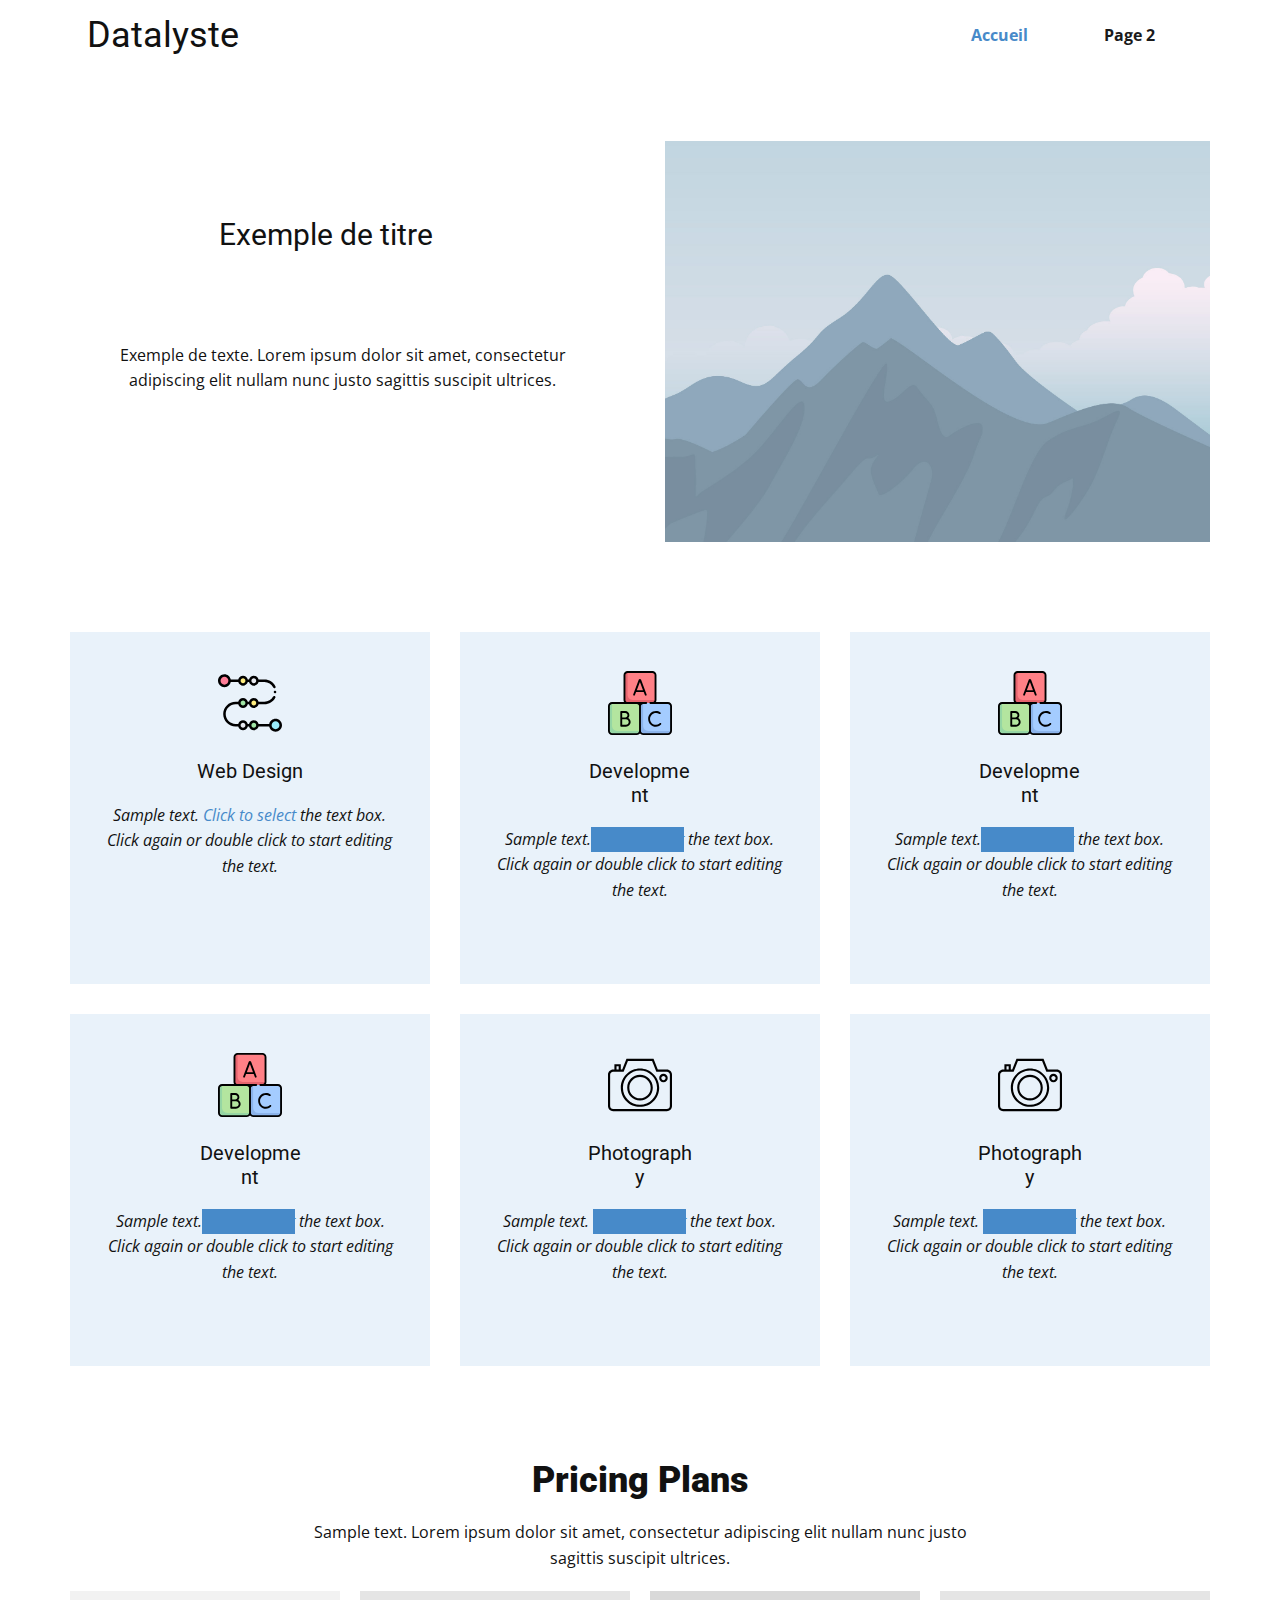
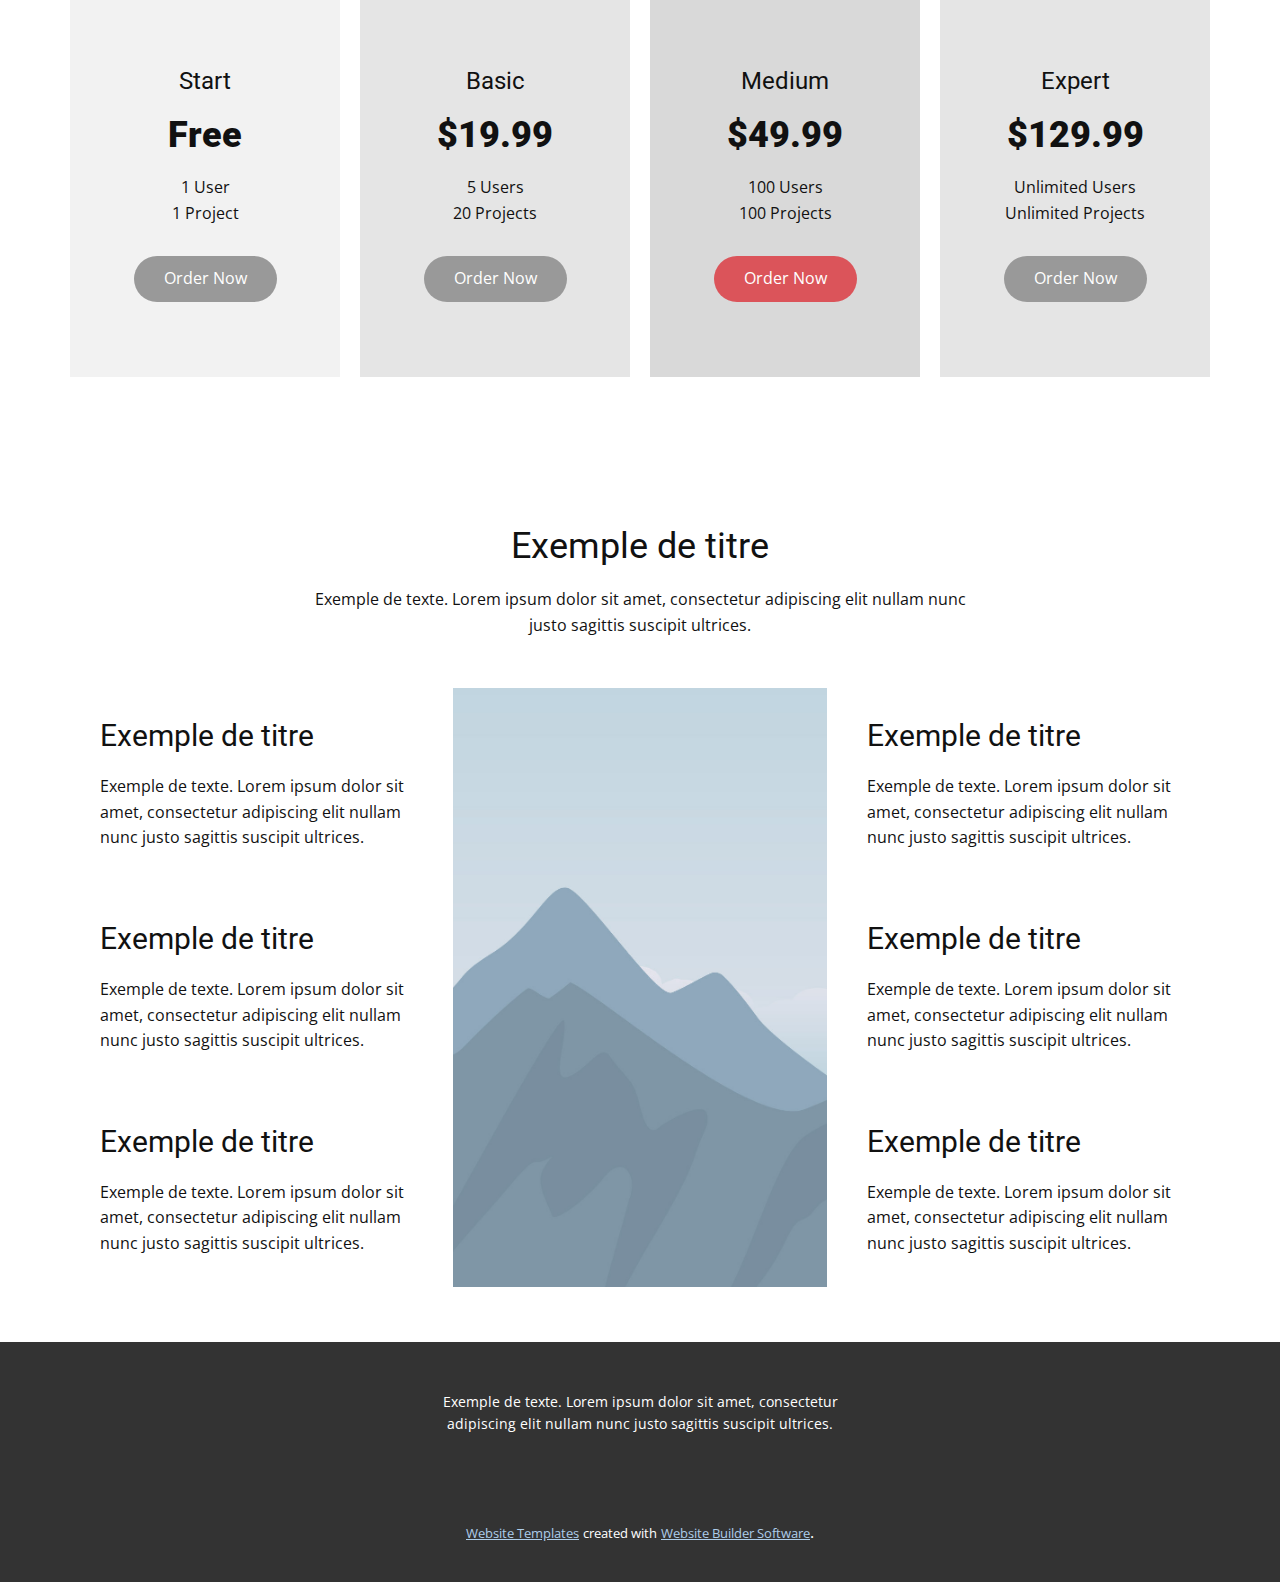
==== index.html @ f8df791f "init" ====
<!DOCTYPE html>
<html style="font-size: 16px;">
  <head>
    <meta name="viewport" content="width=device-width, initial-scale=1.0">
    <meta charset="utf-8">
    <meta name="keywords" content="Pricing Plans, Free, $19.99, $49.99, $129.99">
    <meta name="description" content="">
    <meta name="page_type" content="np-template-header-footer-from-plugin">
    <title>Accueil</title>
    <link rel="stylesheet" href="nicepage.css" media="screen">
<link rel="stylesheet" href="Accueil.css" media="screen">
    <script class="u-script" type="text/javascript" src="jquery.js" defer=""></script>
    <script class="u-script" type="text/javascript" src="nicepage.js" defer=""></script>
    <meta name="generator" content="Nicepage 2.27.3, nicepage.com">
    <link id="u-theme-google-font" rel="stylesheet" href="https://fonts.googleapis.com/css?family=Roboto:100,100i,300,300i,400,400i,500,500i,700,700i,900,900i|Open+Sans:300,300i,400,400i,600,600i,700,700i,800,800i">
    
    
    
    
    
    <script type="application/ld+json">{
		"@context": "http://schema.org",
		"@type": "Organization",
		"name": "",
		"url": "index.html"
}</script>
    <meta property="og:title" content="Accueil">
    <meta property="og:type" content="website">
    <meta name="theme-color" content="#478ac9">
    <link rel="canonical" href="index.html">
    <meta property="og:url" content="index.html">
  </head>
  <body data-home-page="Accueil.html" data-home-page-title="Accueil" class="u-body"><header class="u-clearfix u-header u-header" id="sec-8003"><div class="u-clearfix u-sheet u-sheet-1">
        <nav class="u-menu u-menu-dropdown u-offcanvas u-menu-1">
          <div class="menu-collapse" style="font-size: 1rem; letter-spacing: 0; font-weight: 700;">
            <a class="u-border-active-palette-1-base u-border-hover-palette-1-base u-border-no-left u-border-no-right u-border-no-top u-button-style u-custom-left-right-menu-spacing u-custom-padding-bottom u-custom-top-bottom-menu-spacing u-nav-link u-text-active-palette-1-base u-text-grey-90 u-text-hover-palette-2-base" href="#">
              <svg><use xmlns:xlink="http://www.w3.org/1999/xlink" xlink:href="#menu-hamburger"></use></svg>
              <svg version="1.1" xmlns="http://www.w3.org/2000/svg" xmlns:xlink="http://www.w3.org/1999/xlink"><defs><symbol id="menu-hamburger" viewBox="0 0 16 16" style="width: 16px; height: 16px;"><rect y="1" width="16" height="2"></rect><rect y="7" width="16" height="2"></rect><rect y="13" width="16" height="2"></rect>
</symbol>
</defs></svg>
            </a>
          </div>
          <div class="u-custom-menu u-nav-container">
            <ul class="u-nav u-spacing-20 u-unstyled u-nav-1"><li class="u-nav-item"><a class="u-border-active-palette-1-base u-border-hover-palette-1-base u-border-no-left u-border-no-right u-border-no-top u-button-style u-nav-link u-text-active-palette-1-base u-text-grey-90 u-text-hover-palette-2-base" href="Accueil.html" style="padding: 10px 28px;">Accueil</a>
</li><li class="u-nav-item"><a class="u-border-active-palette-1-base u-border-hover-palette-1-base u-border-no-left u-border-no-right u-border-no-top u-button-style u-nav-link u-text-active-palette-1-base u-text-grey-90 u-text-hover-palette-2-base" href="Page-2.html" style="padding: 10px 28px;">Page 2</a>
</li></ul>
          </div>
          <div class="u-custom-menu u-nav-container-collapse">
            <div class="u-black u-container-style u-inner-container-layout u-opacity u-opacity-95 u-sidenav">
              <div class="u-menu-close"></div>
              <ul class="u-align-center u-nav u-popupmenu-items u-unstyled u-nav-2"><li class="u-nav-item"><a class="u-button-style u-nav-link" href="Accueil.html" style="padding: 10px 20px;">Accueil</a>
</li><li class="u-nav-item"><a class="u-button-style u-nav-link" href="Page-2.html" style="padding: 10px 20px;">Page 2</a>
</li></ul>
            </div>
            <div class="u-black u-menu-overlay u-opacity u-opacity-70"></div>
          </div>
        </nav>
        <h1 class="u-heading-font u-text u-text-default u-title u-text-1">Datalyste</h1>
      </div></header>
    <section class="u-clearfix u-section-1" id="sec-7a95">
      <div class="u-clearfix u-sheet u-sheet-1">
        <div class="u-clearfix u-expanded-width u-gutter-50 u-layout-wrap u-layout-wrap-1">
          <div class="u-layout">
            <div class="u-layout-row">
              <div class="u-align-left u-container-style u-layout-cell u-left-cell u-size-30 u-layout-cell-1">
                <div class="u-container-layout u-container-layout-1">
                  <h1 class="u-align-center u-heading-font u-text u-text-default u-title u-text-1">Exemple de titre</h1>
                  <p class="u-align-center u-text u-text-default u-text-2"> Exemple de texte. Lorem ipsum dolor sit amet, consectetur adipiscing elit nullam nunc justo sagittis suscipit ultrices.</p>
                </div>
              </div>
              <div class="u-align-left u-container-style u-image u-layout-cell u-right-cell u-size-30 u-image-1" src="" data-image-width="2000" data-image-height="1333">
                <div class="u-container-layout u-container-layout-2"></div>
              </div>
            </div>
          </div>
        </div>
      </div>
    </section>
    <section class="u-align-center u-clearfix u-section-2" id="sec-f5cf">
      <div class="u-clearfix u-sheet u-sheet-1">
        <div class="u-expanded-width u-list u-repeater u-list-1">
          <div class="u-align-center u-container-style u-list-item u-palette-1-light-3 u-repeater-item u-video-cover u-list-item-1">
            <div class="u-container-layout u-similar-container u-container-layout-1"><span class="u-icon u-icon-circle u-text-black u-icon-1"><svg class="u-svg-link" preserveAspectRatio="xMidYMin slice" viewBox="0 0 505.624 505.624" style=""><use xmlns:xlink="http://www.w3.org/1999/xlink" xlink:href="#svg-4e55"></use></svg><svg xmlns="http://www.w3.org/2000/svg" xmlns:xlink="http://www.w3.org/1999/xlink" version="1.1" xml:space="preserve" class="u-svg-content" viewBox="0 0 505.624 505.624" id="svg-4e55"><g><g><circle cx="50.988" cy="77.094" fill="#ff7d97" r="40.988"></circle><circle cx="454.636" cy="428.53" fill="#99ebfa" r="40.988"></circle><circle cx="197.577" cy="77.094" fill="#ffee80" r="28.983"></circle><circle cx="282.871" cy="77.094" fill="#e7e9ef" r="28.983"></circle><circle cx="197.577" cy="252.816" fill="#a0e5a5" r="28.983"></circle><circle cx="282.871" cy="252.816" fill="#ffee80" r="28.983"></circle><circle cx="197.577" cy="428.382" fill="#e7e9ef" r="28.983"></circle><circle cx="282.871" cy="428.382" fill="#a0e5a5" r="28.983"></circle>
</g><g><path d="m87.042 113.149c7.19-7.191 11.966-16.152 13.925-25.899h58.992c4.507 16.807 20.22 28.828 37.618 28.828 17.395 0 33.111-12.018 37.618-28.828h10.059c4.507 16.807 20.22 28.828 37.618 28.828 17.395 0 33.111-12.018 37.618-28.828h46.365c29.783 0 56.507 16.591 69.742 43.298 5.642 11.385 23.613 2.608 17.92-8.881-16.634-33.565-50.224-54.417-87.662-54.417h-46.281c-4.391-16.932-20.202-29.138-37.701-29.138-17.511 0-33.302 12.178-37.701 29.138h-9.892c-4.391-16.932-20.202-29.138-37.701-29.138-17.511 0-33.302 12.178-37.701 29.138h-58.848c-4.599-23.635-25.995-41.144-50.039-41.144-27.767 0-50.991 23.219-50.991 50.988 0 27.765 23.219 50.988 50.988 50.988 13.619 0 26.423-5.303 36.054-14.933zm182.406-49.478c3.7-3.701 8.562-5.551 13.423-5.551s9.723 1.85 13.423 5.551c7.401 7.402 7.401 19.445 0 26.847-3.585 3.585-8.353 5.56-13.423 5.56s-9.838-1.975-13.423-5.561c-7.401-7.402-7.401-19.444 0-26.846zm-85.294 0c3.7-3.701 8.562-5.551 13.423-5.551s9.723 1.85 13.423 5.551c7.401 7.402 7.401 19.445 0 26.847-3.585 3.585-8.353 5.56-13.423 5.56s-9.838-1.975-13.423-5.561c-7.401-7.402-7.401-19.444 0-26.846zm-164.154 13.423c0-8.277 3.223-16.059 9.076-21.912s13.635-9.077 21.912-9.077c8.276 0 16.059 3.224 21.911 9.077 5.854 5.853 9.076 13.634 9.076 21.912s-3.223 16.06-9.076 21.912c-5.853 5.853-13.635 9.076-21.911 9.076-8.277 0-16.06-3.223-21.912-9.076-5.853-5.852-9.076-13.634-9.076-21.912z"></path><path d="m490.69 392.476c-9.631-9.63-22.435-14.934-36.054-14.934-23.93 0-45.262 17.346-49.981 40.84h-84.125c-4.454-16.89-20.177-28.983-37.659-28.983-17.453 0-33.206 12.098-37.659 28.983h-9.977c-4.454-16.89-20.177-28.983-37.659-28.983-17.453 0-33.206 12.098-37.659 28.983h-21.148c-42.89 0-77.782-34.894-77.782-77.784s34.893-77.782 77.782-77.782h21.148c4.452 16.883 20.203 28.983 37.659 28.983 17.453 0 33.207-12.099 37.659-28.984h9.976c4.452 16.883 20.202 28.984 37.659 28.984 17.453 0 33.205-12.099 37.659-28.983h46.324c36.077 0 69.104-19.76 86.191-51.568 6.076-11.312-11.535-20.793-17.619-9.465-13.596 25.31-39.871 41.033-68.572 41.033h-46.323c-4.452-16.883-20.203-28.983-37.659-28.983-17.453 0-33.206 12.098-37.659 28.983h-9.977c-4.452-16.883-20.203-28.983-37.659-28.983-17.453 0-33.206 12.098-37.659 28.983h-21.148c-53.917 0-97.782 43.866-97.782 97.784s43.865 97.783 97.782 97.783h21.148c4.452 16.881 20.206 28.965 37.659 28.965 17.449 0 33.206-12.083 37.659-28.965h9.977c4.452 16.881 20.206 28.965 37.659 28.965 17.449 0 33.206-12.083 37.659-28.965h84.068c4.602 23.632 25.998 41.136 50.039 41.136 27.764 0 50.987-23.219 50.987-50.987 0-13.621-5.304-26.425-14.934-36.056zm-221.242-153.084c3.585-3.585 8.353-5.56 13.423-5.56s9.838 1.975 13.423 5.56c7.401 7.402 7.401 19.445 0 26.847s-19.444 7.4-26.846.001c-7.401-7.402-7.401-19.446 0-26.848zm-85.294 0c3.585-3.585 8.353-5.56 13.423-5.56s9.838 1.975 13.423 5.56c7.401 7.402 7.401 19.445 0 26.847s-19.444 7.4-26.846.001c-7.401-7.402-7.401-19.446 0-26.848zm26.846 202.413c-3.585 3.586-8.353 5.561-13.423 5.561s-9.838-1.975-13.423-5.56c-7.401-7.402-7.401-19.446 0-26.848 3.585-3.586 8.353-5.56 13.423-5.56s9.838 1.974 13.423 5.559c7.401 7.403 7.401 19.447 0 26.848zm85.294 0c-3.585 3.586-8.353 5.561-13.423 5.561s-9.838-1.975-13.423-5.56c-7.401-7.402-7.401-19.446 0-26.848 3.585-3.586 8.353-5.56 13.423-5.56s9.838 1.974 13.423 5.559c7.401 7.403 7.401 19.447 0 26.848zm180.254 8.637c-5.853 5.854-13.635 9.076-21.911 9.076-8.277 0-16.06-3.223-21.912-9.076-5.854-5.853-9.076-13.635-9.076-21.911 0-8.277 3.223-16.06 9.076-21.912 5.853-5.854 13.635-9.076 21.912-9.076 8.276 0 16.059 3.223 21.911 9.076 5.854 5.853 9.076 13.635 9.076 21.912 0 8.276-3.223 16.059-9.076 21.911z"></path><path d="m452.467 156.067c-5.34-1.075-10.683 2.523-11.75 7.85-1.073 5.358 2.507 10.679 7.85 11.76 5.35 1.083 10.672-2.525 11.75-7.85 1.083-5.352-2.526-10.675-7.85-11.76z"></path>
</g>
</g></svg>
            
            
          </span>
              <h5 class="u-text u-text-1">Web Design</h5>
              <p class="u-text u-text-default u-text-2">Sample text. <a href="https://nicepage.com" class="u-btn u-button-style u-none u-text-palette-1-base u-btn-1">Click to select</a> the text box. Click again or double click to start editing the text. 
              </p>
            </div>
          </div>
          <div class="u-align-center u-container-style u-list-item u-palette-1-light-3 u-repeater-item u-list-item-2">
            <div class="u-container-layout u-similar-container u-container-layout-2"><span class="u-icon u-icon-circle u-text-black u-icon-2"><svg class="u-svg-link" preserveAspectRatio="xMidYMin slice" viewBox="0 0 512 512" style=""><use xmlns:xlink="http://www.w3.org/1999/xlink" xlink:href="#svg-f4f0"></use></svg><svg xmlns="http://www.w3.org/2000/svg" xmlns:xlink="http://www.w3.org/1999/xlink" version="1.1" xml:space="preserve" class="u-svg-content" viewBox="0 0 512 512" id="svg-f4f0"><g><g><path d="m231.15 256h-198.8c-13.724 0-24.85 11.126-24.85 24.85v198.8c0 13.724 11.126 24.85 24.85 24.85h198.8c13.724 0 24.85-11.126 24.85-24.85v-198.8c0-13.724-11.126-24.85-24.85-24.85z" fill="#b3e59f"></path><path d="m479.65 256h-198.8c-13.724 0-24.85 11.126-24.85 24.85v198.8c0 13.724 11.126 24.85 24.85 24.85h198.8c13.724 0 24.85-11.126 24.85-24.85v-198.8c0-13.724-11.126-24.85-24.85-24.85z" fill="#a4ccff"></path><path d="m355.4 7.5h-198.8c-13.724 0-24.85 11.126-24.85 24.85v198.8c0 13.724 11.126 24.85 24.85 24.85h198.8c13.724 0 24.85-11.126 24.85-24.85v-198.8c0-13.724-11.126-24.85-24.85-24.85z" fill="#ff8086"></path><path d="m378.728 231.15h-180.711c-22.837 0-41.417-18.579-41.417-41.417v-180.711-1.522c-13.724 0-24.85 11.126-24.85 24.85v198.8c0 13.724 11.126 24.85 24.85 24.85h198.8c13.724 0 24.85-11.126 24.85-24.85z" fill="#e5646e"></path><path d="m254.478 479.65h-180.711c-22.837 0-41.417-18.579-41.417-41.417v-180.711-1.522c-13.724 0-24.85 11.126-24.85 24.85v198.8c0 13.724 11.126 24.85 24.85 24.85h198.8c13.724 0 24.85-11.126 24.85-24.85z" fill="#95d6a4"></path><path d="m502.978 479.65h-180.711c-22.837 0-41.417-18.579-41.417-41.417v-180.711-1.522c-13.724 0-24.85 11.126-24.85 24.85v198.8c0 13.724 11.126 24.85 24.85 24.85h198.8c13.724 0 24.85-11.126 24.85-24.85z" fill="#8bb3ea"></path>
</g><g><path d="m479.65 248.5h-96.967c3.202-5.018 5.067-10.969 5.067-17.35v-198.8c0-17.838-14.512-32.35-32.35-32.35h-198.8c-17.838 0-32.35 14.512-32.35 32.35v198.8c0 6.382 1.865 12.332 5.067 17.35h-96.967c-17.838 0-32.35 14.512-32.35 32.35v198.8c0 17.838 14.512 32.35 32.35 32.35h198.8c9.977 0 18.911-4.542 24.85-11.665 5.939 7.123 14.873 11.665 24.85 11.665h198.8c17.838 0 32.35-14.512 32.35-32.35v-198.8c0-17.838-14.512-32.35-32.35-32.35zm-248.5 248.5h-198.8c-9.567 0-17.35-7.783-17.35-17.35v-198.8c0-9.567 7.783-17.35 17.35-17.35h198.8c9.567 0 17.35 7.783 17.35 17.35v198.8c0 9.567-7.783 17.35-17.35 17.35zm265.85-17.35c0 9.567-7.783 17.35-17.35 17.35h-198.8c-9.567 0-17.35-7.783-17.35-17.35v-198.8c0-9.567 7.783-17.35 17.35-17.35h24.851c4.142 0 7.5-3.358 7.5-7.5s-3.358-7.5-7.5-7.5h-149.101c-9.567 0-17.35-7.783-17.35-17.35v-198.8c0-9.567 7.783-17.35 17.35-17.35h198.8c9.567 0 17.35 7.783 17.35 17.35v198.8c0 9.567-7.783 17.35-17.35 17.35h-16.563c-4.142 0-7.5 3.358-7.5 7.5s3.358 7.5 7.5 7.5h140.813c9.567 0 17.35 7.783 17.35 17.35z"></path><path d="m264.837 70.604c-.026-.069-.053-.138-.081-.206-1.577-3.833-5.271-6.307-9.415-6.307-.004 0-.008 0-.012 0-4.147.004-7.842 2.488-9.412 6.328-.023.056-.045.112-.067.169l-44.407 116.596c-1.474 3.871.468 8.204 4.339 9.678 3.873 1.475 8.204-.469 9.678-4.339l9.22-24.208h60.997l9.128 24.187c1.134 3.003 3.987 4.854 7.019 4.854.879 0 1.775-.156 2.646-.485 3.875-1.462 5.832-5.79 4.369-9.665zm-34.443 82.711 24.926-65.445 24.698 65.445z"></path><path d="m161.87 375.927c5.642-5.91 9.117-13.904 9.117-22.7 0-18.145-14.761-32.906-32.906-32.906h-32.071c-4.142 0-7.5 3.358-7.5 7.5v110.412c0 1.995.795 3.908 2.208 5.315 1.406 1.4 3.309 2.185 5.292 2.185h.033c.295-.001 29.609-.131 37.64-.131 20.523 0 37.219-16.696 37.219-37.219 0-13.92-7.686-26.072-19.032-32.456zm-23.788-40.605c9.873 0 17.906 8.033 17.906 17.906s-8.033 17.906-17.906 17.906c-2.34 0-24.572.03-24.572.03v-35.841h24.572zm5.601 95.28c-5.488 0-20.836.06-30.173.099v-44.487c3.825-.016 30.173-.051 30.173-.051 12.252 0 22.219 9.968 22.219 22.22s-9.967 22.219-22.219 22.219z"></path><path d="m423.674 416.903c-3.173-2.662-7.904-2.248-10.566.926-1.158 1.381-2.411 2.673-3.723 3.842-6.751 6.013-15.267 9.062-25.31 9.062-26.305 0-47.706-21.401-47.706-47.706s21.401-47.706 47.706-47.706c9.561 0 18.783 2.816 26.667 8.143 3.433 2.318 8.095 1.416 10.414-2.016 2.319-3.433 1.416-8.095-2.016-10.414-10.375-7.009-22.5-10.713-35.065-10.713-34.576 0-62.706 28.129-62.706 62.706s28.13 62.706 62.706 62.706c13.638 0 25.84-4.447 35.286-12.86 1.853-1.65 3.616-3.468 5.24-5.404 2.661-3.174 2.247-7.905-.927-10.566z"></path>
</g>
</g></svg>
            
            
          </span>
              <h5 class="u-text u-text-3">Development</h5>
              <p class="u-text u-text-default u-text-4">Sample text.<a href="https://nicepage.com" class="u-btn u-button-style u-text-palette-1-base u-btn-2">Click to select</a> the text box. Click again or double click to start editing the text. 
              </p>
            </div>
          </div>
          <div class="u-align-center u-container-style u-list-item u-palette-1-light-3 u-repeater-item u-list-item-3">
            <div class="u-container-layout u-similar-container u-container-layout-3"><span class="u-icon u-icon-circle u-text-black u-icon-3"><svg class="u-svg-link" preserveAspectRatio="xMidYMin slice" viewBox="0 0 512 512" style=""><use xmlns:xlink="http://www.w3.org/1999/xlink" xlink:href="#svg-7f46"></use></svg><svg xmlns="http://www.w3.org/2000/svg" xmlns:xlink="http://www.w3.org/1999/xlink" version="1.1" xml:space="preserve" class="u-svg-content" viewBox="0 0 512 512" id="svg-7f46"><g><g><path d="m231.15 256h-198.8c-13.724 0-24.85 11.126-24.85 24.85v198.8c0 13.724 11.126 24.85 24.85 24.85h198.8c13.724 0 24.85-11.126 24.85-24.85v-198.8c0-13.724-11.126-24.85-24.85-24.85z" fill="#b3e59f"></path><path d="m479.65 256h-198.8c-13.724 0-24.85 11.126-24.85 24.85v198.8c0 13.724 11.126 24.85 24.85 24.85h198.8c13.724 0 24.85-11.126 24.85-24.85v-198.8c0-13.724-11.126-24.85-24.85-24.85z" fill="#a4ccff"></path><path d="m355.4 7.5h-198.8c-13.724 0-24.85 11.126-24.85 24.85v198.8c0 13.724 11.126 24.85 24.85 24.85h198.8c13.724 0 24.85-11.126 24.85-24.85v-198.8c0-13.724-11.126-24.85-24.85-24.85z" fill="#ff8086"></path><path d="m378.728 231.15h-180.711c-22.837 0-41.417-18.579-41.417-41.417v-180.711-1.522c-13.724 0-24.85 11.126-24.85 24.85v198.8c0 13.724 11.126 24.85 24.85 24.85h198.8c13.724 0 24.85-11.126 24.85-24.85z" fill="#e5646e"></path><path d="m254.478 479.65h-180.711c-22.837 0-41.417-18.579-41.417-41.417v-180.711-1.522c-13.724 0-24.85 11.126-24.85 24.85v198.8c0 13.724 11.126 24.85 24.85 24.85h198.8c13.724 0 24.85-11.126 24.85-24.85z" fill="#95d6a4"></path><path d="m502.978 479.65h-180.711c-22.837 0-41.417-18.579-41.417-41.417v-180.711-1.522c-13.724 0-24.85 11.126-24.85 24.85v198.8c0 13.724 11.126 24.85 24.85 24.85h198.8c13.724 0 24.85-11.126 24.85-24.85z" fill="#8bb3ea"></path>
</g><g><path d="m479.65 248.5h-96.967c3.202-5.018 5.067-10.969 5.067-17.35v-198.8c0-17.838-14.512-32.35-32.35-32.35h-198.8c-17.838 0-32.35 14.512-32.35 32.35v198.8c0 6.382 1.865 12.332 5.067 17.35h-96.967c-17.838 0-32.35 14.512-32.35 32.35v198.8c0 17.838 14.512 32.35 32.35 32.35h198.8c9.977 0 18.911-4.542 24.85-11.665 5.939 7.123 14.873 11.665 24.85 11.665h198.8c17.838 0 32.35-14.512 32.35-32.35v-198.8c0-17.838-14.512-32.35-32.35-32.35zm-248.5 248.5h-198.8c-9.567 0-17.35-7.783-17.35-17.35v-198.8c0-9.567 7.783-17.35 17.35-17.35h198.8c9.567 0 17.35 7.783 17.35 17.35v198.8c0 9.567-7.783 17.35-17.35 17.35zm265.85-17.35c0 9.567-7.783 17.35-17.35 17.35h-198.8c-9.567 0-17.35-7.783-17.35-17.35v-198.8c0-9.567 7.783-17.35 17.35-17.35h24.851c4.142 0 7.5-3.358 7.5-7.5s-3.358-7.5-7.5-7.5h-149.101c-9.567 0-17.35-7.783-17.35-17.35v-198.8c0-9.567 7.783-17.35 17.35-17.35h198.8c9.567 0 17.35 7.783 17.35 17.35v198.8c0 9.567-7.783 17.35-17.35 17.35h-16.563c-4.142 0-7.5 3.358-7.5 7.5s3.358 7.5 7.5 7.5h140.813c9.567 0 17.35 7.783 17.35 17.35z"></path><path d="m264.837 70.604c-.026-.069-.053-.138-.081-.206-1.577-3.833-5.271-6.307-9.415-6.307-.004 0-.008 0-.012 0-4.147.004-7.842 2.488-9.412 6.328-.023.056-.045.112-.067.169l-44.407 116.596c-1.474 3.871.468 8.204 4.339 9.678 3.873 1.475 8.204-.469 9.678-4.339l9.22-24.208h60.997l9.128 24.187c1.134 3.003 3.987 4.854 7.019 4.854.879 0 1.775-.156 2.646-.485 3.875-1.462 5.832-5.79 4.369-9.665zm-34.443 82.711 24.926-65.445 24.698 65.445z"></path><path d="m161.87 375.927c5.642-5.91 9.117-13.904 9.117-22.7 0-18.145-14.761-32.906-32.906-32.906h-32.071c-4.142 0-7.5 3.358-7.5 7.5v110.412c0 1.995.795 3.908 2.208 5.315 1.406 1.4 3.309 2.185 5.292 2.185h.033c.295-.001 29.609-.131 37.64-.131 20.523 0 37.219-16.696 37.219-37.219 0-13.92-7.686-26.072-19.032-32.456zm-23.788-40.605c9.873 0 17.906 8.033 17.906 17.906s-8.033 17.906-17.906 17.906c-2.34 0-24.572.03-24.572.03v-35.841h24.572zm5.601 95.28c-5.488 0-20.836.06-30.173.099v-44.487c3.825-.016 30.173-.051 30.173-.051 12.252 0 22.219 9.968 22.219 22.22s-9.967 22.219-22.219 22.219z"></path><path d="m423.674 416.903c-3.173-2.662-7.904-2.248-10.566.926-1.158 1.381-2.411 2.673-3.723 3.842-6.751 6.013-15.267 9.062-25.31 9.062-26.305 0-47.706-21.401-47.706-47.706s21.401-47.706 47.706-47.706c9.561 0 18.783 2.816 26.667 8.143 3.433 2.318 8.095 1.416 10.414-2.016 2.319-3.433 1.416-8.095-2.016-10.414-10.375-7.009-22.5-10.713-35.065-10.713-34.576 0-62.706 28.129-62.706 62.706s28.13 62.706 62.706 62.706c13.638 0 25.84-4.447 35.286-12.86 1.853-1.65 3.616-3.468 5.24-5.404 2.661-3.174 2.247-7.905-.927-10.566z"></path>
</g>
</g></svg>
            
            
          </span>
              <h5 class="u-text u-text-5">Development</h5>
              <p class="u-text u-text-default u-text-6">Sample text.<a href="https://nicepage.com" class="u-btn u-button-style u-text-palette-1-base u-btn-3">Click to select</a> the text box. Click again or double click to start editing the text. 
              </p>
            </div>
          </div>
          <div class="u-align-center u-container-style u-list-item u-palette-1-light-3 u-repeater-item u-list-item-4">
            <div class="u-container-layout u-similar-container u-container-layout-4"><span class="u-icon u-icon-circle u-text-black u-icon-4"><svg class="u-svg-link" preserveAspectRatio="xMidYMin slice" viewBox="0 0 512 512" style=""><use xmlns:xlink="http://www.w3.org/1999/xlink" xlink:href="#svg-c318"></use></svg><svg xmlns="http://www.w3.org/2000/svg" xmlns:xlink="http://www.w3.org/1999/xlink" version="1.1" xml:space="preserve" class="u-svg-content" viewBox="0 0 512 512" id="svg-c318"><g><g><path d="m231.15 256h-198.8c-13.724 0-24.85 11.126-24.85 24.85v198.8c0 13.724 11.126 24.85 24.85 24.85h198.8c13.724 0 24.85-11.126 24.85-24.85v-198.8c0-13.724-11.126-24.85-24.85-24.85z" fill="#b3e59f"></path><path d="m479.65 256h-198.8c-13.724 0-24.85 11.126-24.85 24.85v198.8c0 13.724 11.126 24.85 24.85 24.85h198.8c13.724 0 24.85-11.126 24.85-24.85v-198.8c0-13.724-11.126-24.85-24.85-24.85z" fill="#a4ccff"></path><path d="m355.4 7.5h-198.8c-13.724 0-24.85 11.126-24.85 24.85v198.8c0 13.724 11.126 24.85 24.85 24.85h198.8c13.724 0 24.85-11.126 24.85-24.85v-198.8c0-13.724-11.126-24.85-24.85-24.85z" fill="#ff8086"></path><path d="m378.728 231.15h-180.711c-22.837 0-41.417-18.579-41.417-41.417v-180.711-1.522c-13.724 0-24.85 11.126-24.85 24.85v198.8c0 13.724 11.126 24.85 24.85 24.85h198.8c13.724 0 24.85-11.126 24.85-24.85z" fill="#e5646e"></path><path d="m254.478 479.65h-180.711c-22.837 0-41.417-18.579-41.417-41.417v-180.711-1.522c-13.724 0-24.85 11.126-24.85 24.85v198.8c0 13.724 11.126 24.85 24.85 24.85h198.8c13.724 0 24.85-11.126 24.85-24.85z" fill="#95d6a4"></path><path d="m502.978 479.65h-180.711c-22.837 0-41.417-18.579-41.417-41.417v-180.711-1.522c-13.724 0-24.85 11.126-24.85 24.85v198.8c0 13.724 11.126 24.85 24.85 24.85h198.8c13.724 0 24.85-11.126 24.85-24.85z" fill="#8bb3ea"></path>
</g><g><path d="m479.65 248.5h-96.967c3.202-5.018 5.067-10.969 5.067-17.35v-198.8c0-17.838-14.512-32.35-32.35-32.35h-198.8c-17.838 0-32.35 14.512-32.35 32.35v198.8c0 6.382 1.865 12.332 5.067 17.35h-96.967c-17.838 0-32.35 14.512-32.35 32.35v198.8c0 17.838 14.512 32.35 32.35 32.35h198.8c9.977 0 18.911-4.542 24.85-11.665 5.939 7.123 14.873 11.665 24.85 11.665h198.8c17.838 0 32.35-14.512 32.35-32.35v-198.8c0-17.838-14.512-32.35-32.35-32.35zm-248.5 248.5h-198.8c-9.567 0-17.35-7.783-17.35-17.35v-198.8c0-9.567 7.783-17.35 17.35-17.35h198.8c9.567 0 17.35 7.783 17.35 17.35v198.8c0 9.567-7.783 17.35-17.35 17.35zm265.85-17.35c0 9.567-7.783 17.35-17.35 17.35h-198.8c-9.567 0-17.35-7.783-17.35-17.35v-198.8c0-9.567 7.783-17.35 17.35-17.35h24.851c4.142 0 7.5-3.358 7.5-7.5s-3.358-7.5-7.5-7.5h-149.101c-9.567 0-17.35-7.783-17.35-17.35v-198.8c0-9.567 7.783-17.35 17.35-17.35h198.8c9.567 0 17.35 7.783 17.35 17.35v198.8c0 9.567-7.783 17.35-17.35 17.35h-16.563c-4.142 0-7.5 3.358-7.5 7.5s3.358 7.5 7.5 7.5h140.813c9.567 0 17.35 7.783 17.35 17.35z"></path><path d="m264.837 70.604c-.026-.069-.053-.138-.081-.206-1.577-3.833-5.271-6.307-9.415-6.307-.004 0-.008 0-.012 0-4.147.004-7.842 2.488-9.412 6.328-.023.056-.045.112-.067.169l-44.407 116.596c-1.474 3.871.468 8.204 4.339 9.678 3.873 1.475 8.204-.469 9.678-4.339l9.22-24.208h60.997l9.128 24.187c1.134 3.003 3.987 4.854 7.019 4.854.879 0 1.775-.156 2.646-.485 3.875-1.462 5.832-5.79 4.369-9.665zm-34.443 82.711 24.926-65.445 24.698 65.445z"></path><path d="m161.87 375.927c5.642-5.91 9.117-13.904 9.117-22.7 0-18.145-14.761-32.906-32.906-32.906h-32.071c-4.142 0-7.5 3.358-7.5 7.5v110.412c0 1.995.795 3.908 2.208 5.315 1.406 1.4 3.309 2.185 5.292 2.185h.033c.295-.001 29.609-.131 37.64-.131 20.523 0 37.219-16.696 37.219-37.219 0-13.92-7.686-26.072-19.032-32.456zm-23.788-40.605c9.873 0 17.906 8.033 17.906 17.906s-8.033 17.906-17.906 17.906c-2.34 0-24.572.03-24.572.03v-35.841h24.572zm5.601 95.28c-5.488 0-20.836.06-30.173.099v-44.487c3.825-.016 30.173-.051 30.173-.051 12.252 0 22.219 9.968 22.219 22.22s-9.967 22.219-22.219 22.219z"></path><path d="m423.674 416.903c-3.173-2.662-7.904-2.248-10.566.926-1.158 1.381-2.411 2.673-3.723 3.842-6.751 6.013-15.267 9.062-25.31 9.062-26.305 0-47.706-21.401-47.706-47.706s21.401-47.706 47.706-47.706c9.561 0 18.783 2.816 26.667 8.143 3.433 2.318 8.095 1.416 10.414-2.016 2.319-3.433 1.416-8.095-2.016-10.414-10.375-7.009-22.5-10.713-35.065-10.713-34.576 0-62.706 28.129-62.706 62.706s28.13 62.706 62.706 62.706c13.638 0 25.84-4.447 35.286-12.86 1.853-1.65 3.616-3.468 5.24-5.404 2.661-3.174 2.247-7.905-.927-10.566z"></path>
</g>
</g></svg>
            
            
          </span>
              <h5 class="u-text u-text-7">Development</h5>
              <p class="u-text u-text-default u-text-8">Sample text.<a href="https://nicepage.com" class="u-btn u-button-style u-text-palette-1-base u-btn-4">Click to select</a> the text box. Click again or double click to start editing the text. 
              </p>
            </div>
          </div>
          <div class="u-align-center u-container-style u-list-item u-palette-1-light-3 u-repeater-item u-video-cover u-list-item-5">
            <div class="u-container-layout u-similar-container u-container-layout-5"><span class="u-icon u-icon-circle u-text-black u-icon-5">
            <svg class="u-svg-link" preserveAspectRatio="xMidYMin slice" viewBox="0 0 60 60" style=""><use xmlns:xlink="http://www.w3.org/1999/xlink" xlink:href="#svg-ba08"></use></svg>
            <svg xmlns="http://www.w3.org/2000/svg" xmlns:xlink="http://www.w3.org/1999/xlink" version="1.1" xml:space="preserve" class="u-svg-content" viewBox="0 0 60 60" x="0px" y="0px" id="svg-ba08" style="enable-background:new 0 0 60 60;"><g><path d="M55.201,15.5h-8.524l-4-10H17.323l-4,10H12v-5H6v5H4.799C2.152,15.5,0,17.652,0,20.299v29.368
		C0,52.332,2.168,54.5,4.833,54.5h50.334c2.665,0,4.833-2.168,4.833-4.833V20.299C60,17.652,57.848,15.5,55.201,15.5z M8,12.5h2v3H8
		V12.5z M58,49.667c0,1.563-1.271,2.833-2.833,2.833H4.833C3.271,52.5,2,51.229,2,49.667V20.299C2,18.756,3.256,17.5,4.799,17.5H6h6
		h2.677l4-10h22.646l4,10h9.878c1.543,0,2.799,1.256,2.799,2.799V49.667z"></path><path d="M30,14.5c-9.925,0-18,8.075-18,18s8.075,18,18,18s18-8.075,18-18S39.925,14.5,30,14.5z M30,48.5c-8.822,0-16-7.178-16-16
		s7.178-16,16-16s16,7.178,16,16S38.822,48.5,30,48.5z"></path><path d="M30,20.5c-6.617,0-12,5.383-12,12s5.383,12,12,12s12-5.383,12-12S36.617,20.5,30,20.5z M30,42.5c-5.514,0-10-4.486-10-10
		s4.486-10,10-10s10,4.486,10,10S35.514,42.5,30,42.5z"></path><path d="M52,19.5c-2.206,0-4,1.794-4,4s1.794,4,4,4s4-1.794,4-4S54.206,19.5,52,19.5z M52,25.5c-1.103,0-2-0.897-2-2s0.897-2,2-2
		s2,0.897,2,2S53.103,25.5,52,25.5z"></path>
</g></svg>
          </span>
              <h5 class="u-text u-text-9">Photography</h5>
              <p class="u-text u-text-default u-text-10">Sample text. <a href="https://nicepage.com" class="u-btn u-button-style u-text-palette-1-base u-btn-5">Click to select</a> the text box. Click again or double click to start editing the text. 
              </p>
            </div>
          </div>
          <div class="u-align-center u-container-style u-list-item u-palette-1-light-3 u-repeater-item u-video-cover u-list-item-6">
            <div class="u-container-layout u-similar-container u-container-layout-6"><span class="u-icon u-icon-circle u-text-black u-icon-6">
            <svg class="u-svg-link" preserveAspectRatio="xMidYMin slice" viewBox="0 0 60 60" style=""><use xmlns:xlink="http://www.w3.org/1999/xlink" xlink:href="#svg-4640"></use></svg>
            <svg xmlns="http://www.w3.org/2000/svg" xmlns:xlink="http://www.w3.org/1999/xlink" version="1.1" xml:space="preserve" class="u-svg-content" viewBox="0 0 60 60" x="0px" y="0px" id="svg-4640" style="enable-background:new 0 0 60 60;"><g><path d="M55.201,15.5h-8.524l-4-10H17.323l-4,10H12v-5H6v5H4.799C2.152,15.5,0,17.652,0,20.299v29.368
		C0,52.332,2.168,54.5,4.833,54.5h50.334c2.665,0,4.833-2.168,4.833-4.833V20.299C60,17.652,57.848,15.5,55.201,15.5z M8,12.5h2v3H8
		V12.5z M58,49.667c0,1.563-1.271,2.833-2.833,2.833H4.833C3.271,52.5,2,51.229,2,49.667V20.299C2,18.756,3.256,17.5,4.799,17.5H6h6
		h2.677l4-10h22.646l4,10h9.878c1.543,0,2.799,1.256,2.799,2.799V49.667z"></path><path d="M30,14.5c-9.925,0-18,8.075-18,18s8.075,18,18,18s18-8.075,18-18S39.925,14.5,30,14.5z M30,48.5c-8.822,0-16-7.178-16-16
		s7.178-16,16-16s16,7.178,16,16S38.822,48.5,30,48.5z"></path><path d="M30,20.5c-6.617,0-12,5.383-12,12s5.383,12,12,12s12-5.383,12-12S36.617,20.5,30,20.5z M30,42.5c-5.514,0-10-4.486-10-10
		s4.486-10,10-10s10,4.486,10,10S35.514,42.5,30,42.5z"></path><path d="M52,19.5c-2.206,0-4,1.794-4,4s1.794,4,4,4s4-1.794,4-4S54.206,19.5,52,19.5z M52,25.5c-1.103,0-2-0.897-2-2s0.897-2,2-2
		s2,0.897,2,2S53.103,25.5,52,25.5z"></path>
</g></svg>
          </span>
              <h5 class="u-text u-text-11">Photography</h5>
              <p class="u-text u-text-default u-text-12">Sample text. <a href="https://nicepage.com" class="u-btn u-button-style u-text-palette-1-base u-btn-6">Click to select</a> the text box. Click again or double click to start editing the text. 
              </p>
            </div>
          </div>
        </div>
      </div>
    </section>
    <section class="u-align-center u-clearfix u-section-3" id="sec-30c2">
      <div class="u-clearfix u-sheet u-valign-middle u-sheet-1">
        <h2 class="u-text u-text-1">Pricing Plans</h2>
        <p class="u-text u-text-2">Sample text. Lorem ipsum dolor sit amet, consectetur adipiscing elit nullam nunc justo sagittis suscipit ultrices.</p>
        <div class="u-clearfix u-expanded-width u-gutter-20 u-layout-wrap u-layout-wrap-1">
          <div class="u-gutter-0 u-layout">
            <div class="u-layout-row">
              <div class="u-align-center u-border-no-bottom u-border-no-left u-border-no-right u-border-no-top u-container-style u-grey-5 u-layout-cell u-left-cell u-size-15 u-size-30-md u-layout-cell-1">
                <div class="u-container-layout u-valign-middle u-container-layout-1">
                  <h4 class="u-text u-text-3">Start</h4>
                  <h2 class="u-text u-text-4">Free</h2>
                  <p class="u-text u-text-5">1 User <br>1 Project 
                  </p>
                  <a href="https://nicepage.com" class="u-btn u-btn-round u-button-style u-grey-40 u-radius-50 u-btn-1">Order Now</a>
                </div>
              </div>
              <div class="u-border-no-bottom u-border-no-left u-border-no-right u-border-no-top u-container-style u-grey-10 u-layout-cell u-size-15 u-size-30-md u-layout-cell-2">
                <div class="u-container-layout u-valign-middle u-container-layout-2">
                  <h4 class="u-align-center u-text u-text-6">Basic</h4>
                  <h2 class="u-align-center u-text u-text-7">$19.99</h2>
                  <p class="u-align-center u-text u-text-8">5 Users <br>20&nbsp;Projects 
                  </p>
                  <a href="https://nicepage.com" class="u-btn u-btn-round u-button-style u-grey-40 u-radius-50 u-btn-2">Order Now</a>
                </div>
              </div>
              <div class="u-align-center u-container-style u-grey-15 u-layout-cell u-size-15 u-size-30-md u-layout-cell-3">
                <div class="u-container-layout u-valign-middle u-container-layout-3">
                  <h4 class="u-text u-text-9">Medium</h4>
                  <h2 class="u-text u-text-10">$49.99</h2>
                  <p class="u-text u-text-11">100 Users <br>100&nbsp;Projects 
                  </p>
                  <a href="https://nicepage.com" class="u-btn u-btn-round u-button-style u-palette-2-base u-radius-50 u-btn-3">Order Now</a>
                </div>
              </div>
              <div class="u-align-center u-border-no-bottom u-border-no-left u-border-no-right u-border-no-top u-container-style u-grey-10 u-layout-cell u-right-cell u-size-15 u-size-30-md u-layout-cell-4">
                <div class="u-container-layout u-valign-middle u-container-layout-4">
                  <h4 class="u-text u-text-12">Expert</h4>
                  <h2 class="u-text u-text-13">$129.99</h2>
                  <p class="u-text u-text-14">Unlimited Users <br>Unlimited&nbsp;Projects 
                  </p>
                  <a href="https://nicepage.com" class="u-btn u-btn-round u-button-style u-grey-40 u-radius-50 u-btn-4">Order Now</a>
                </div>
              </div>
            </div>
          </div>
        </div>
      </div>
    </section>
    <section class="u-clearfix u-section-4" data-image-width="2000" data-image-height="1333" id="sec-9f50">
      <div class="u-clearfix u-sheet u-sheet-1">
        <div class="u-align-center u-container-style u-group u-group-1">
          <div class="u-container-layout u-valign-middle u-container-layout-1">
            <h2 class="u-text u-text-1">Exemple de titre</h2>
            <p class="u-text u-text-2"> Exemple de texte. Lorem ipsum dolor sit amet, consectetur adipiscing elit nullam nunc justo sagittis suscipit ultrices.</p>
          </div>
        </div>
        <div class="u-clearfix u-expanded-width u-gutter-10 u-layout-wrap u-layout-wrap-1">
          <div class="u-gutter-0 u-layout">
            <div class="u-layout-row">
              <div class="u-size-20 u-size-30-md">
                <div class="u-layout-col">
                  <div class="u-align-left u-container-style u-layout-cell u-left-cell u-size-20 u-layout-cell-1">
                    <div class="u-container-layout u-valign-top u-container-layout-2">
                      <h3 class="u-text u-text-3">Exemple de titre</h3>
                      <p class="u-text u-text-4"> Exemple de texte. Lorem ipsum dolor sit amet, consectetur adipiscing elit nullam nunc justo sagittis suscipit ultrices.</p>
                    </div>
                  </div>
                  <div class="u-align-left u-container-style u-layout-cell u-left-cell u-size-20 u-layout-cell-2">
                    <div class="u-container-layout u-valign-top u-container-layout-3">
                      <h3 class="u-text u-text-5">Exemple de titre</h3>
                      <p class="u-text u-text-6"> Exemple de texte. Lorem ipsum dolor sit amet, consectetur adipiscing elit nullam nunc justo sagittis suscipit ultrices.</p>
                    </div>
                  </div>
                  <div class="u-align-left u-container-style u-layout-cell u-left-cell u-size-20 u-layout-cell-3">
                    <div class="u-container-layout u-valign-top u-container-layout-4">
                      <h3 class="u-text u-text-7">Exemple de titre</h3>
                      <p class="u-text u-text-8"> Exemple de texte. Lorem ipsum dolor sit amet, consectetur adipiscing elit nullam nunc justo sagittis suscipit ultrices.</p>
                    </div>
                  </div>
                </div>
              </div>
              <div class="u-size-20 u-size-30-md">
                <div class="u-layout-row">
                  <div class="u-align-left u-container-style u-image u-layout-cell u-size-60 u-image-1" src="" data-image-width="1080" data-image-height="1080">
                    <div class="u-container-layout u-valign-top u-container-layout-5" src=""></div>
                  </div>
                </div>
              </div>
              <div class="u-size-20 u-size-60-md">
                <div class="u-layout-col">
                  <div class="u-align-left u-container-style u-layout-cell u-right-cell u-size-20 u-layout-cell-5">
                    <div class="u-container-layout u-valign-top u-container-layout-6">
                      <h3 class="u-text u-text-9">Exemple de titre</h3>
                      <p class="u-text u-text-10"> Exemple de texte. Lorem ipsum dolor sit amet, consectetur adipiscing elit nullam nunc justo sagittis suscipit ultrices.</p>
                    </div>
                  </div>
                  <div class="u-align-left u-container-style u-layout-cell u-right-cell u-size-20 u-layout-cell-6">
                    <div class="u-container-layout u-valign-top u-container-layout-7">
                      <h3 class="u-text u-text-11">Exemple de titre</h3>
                      <p class="u-text u-text-12"> Exemple de texte. Lorem ipsum dolor sit amet, consectetur adipiscing elit nullam nunc justo sagittis suscipit ultrices.</p>
                    </div>
                  </div>
                  <div class="u-align-left u-container-style u-layout-cell u-right-cell u-size-20 u-layout-cell-7">
                    <div class="u-container-layout u-valign-top u-container-layout-8">
                      <h3 class="u-text u-text-13">Exemple de titre</h3>
                      <p class="u-text u-text-14"> Exemple de texte. Lorem ipsum dolor sit amet, consectetur adipiscing elit nullam nunc justo sagittis suscipit ultrices.</p>
                    </div>
                  </div>
                </div>
              </div>
            </div>
          </div>
        </div>
      </div>
    </section>
    
    
    <footer class="u-align-center u-clearfix u-footer u-grey-80 u-footer" id="sec-f796"><div class="u-clearfix u-sheet u-sheet-1">
        <p class="u-small-text u-text u-text-variant u-text-1"> Exemple de texte. Lorem ipsum dolor sit amet, consectetur adipiscing elit nullam nunc justo sagittis suscipit ultrices.</p>
      </div></footer>
    <section class="u-backlink u-clearfix u-grey-80">
      <a class="u-link" href="https://nicepage.com/website-templates" target="_blank">
        <span>Website Templates</span>
      </a>
      <p class="u-text">
        <span>created with</span>
      </p>
      <a class="u-link" href="https://nicepage.com/" target="_blank">
        <span>Website Builder Software</span>
      </a>. 
    </section>
  </body>
</html>
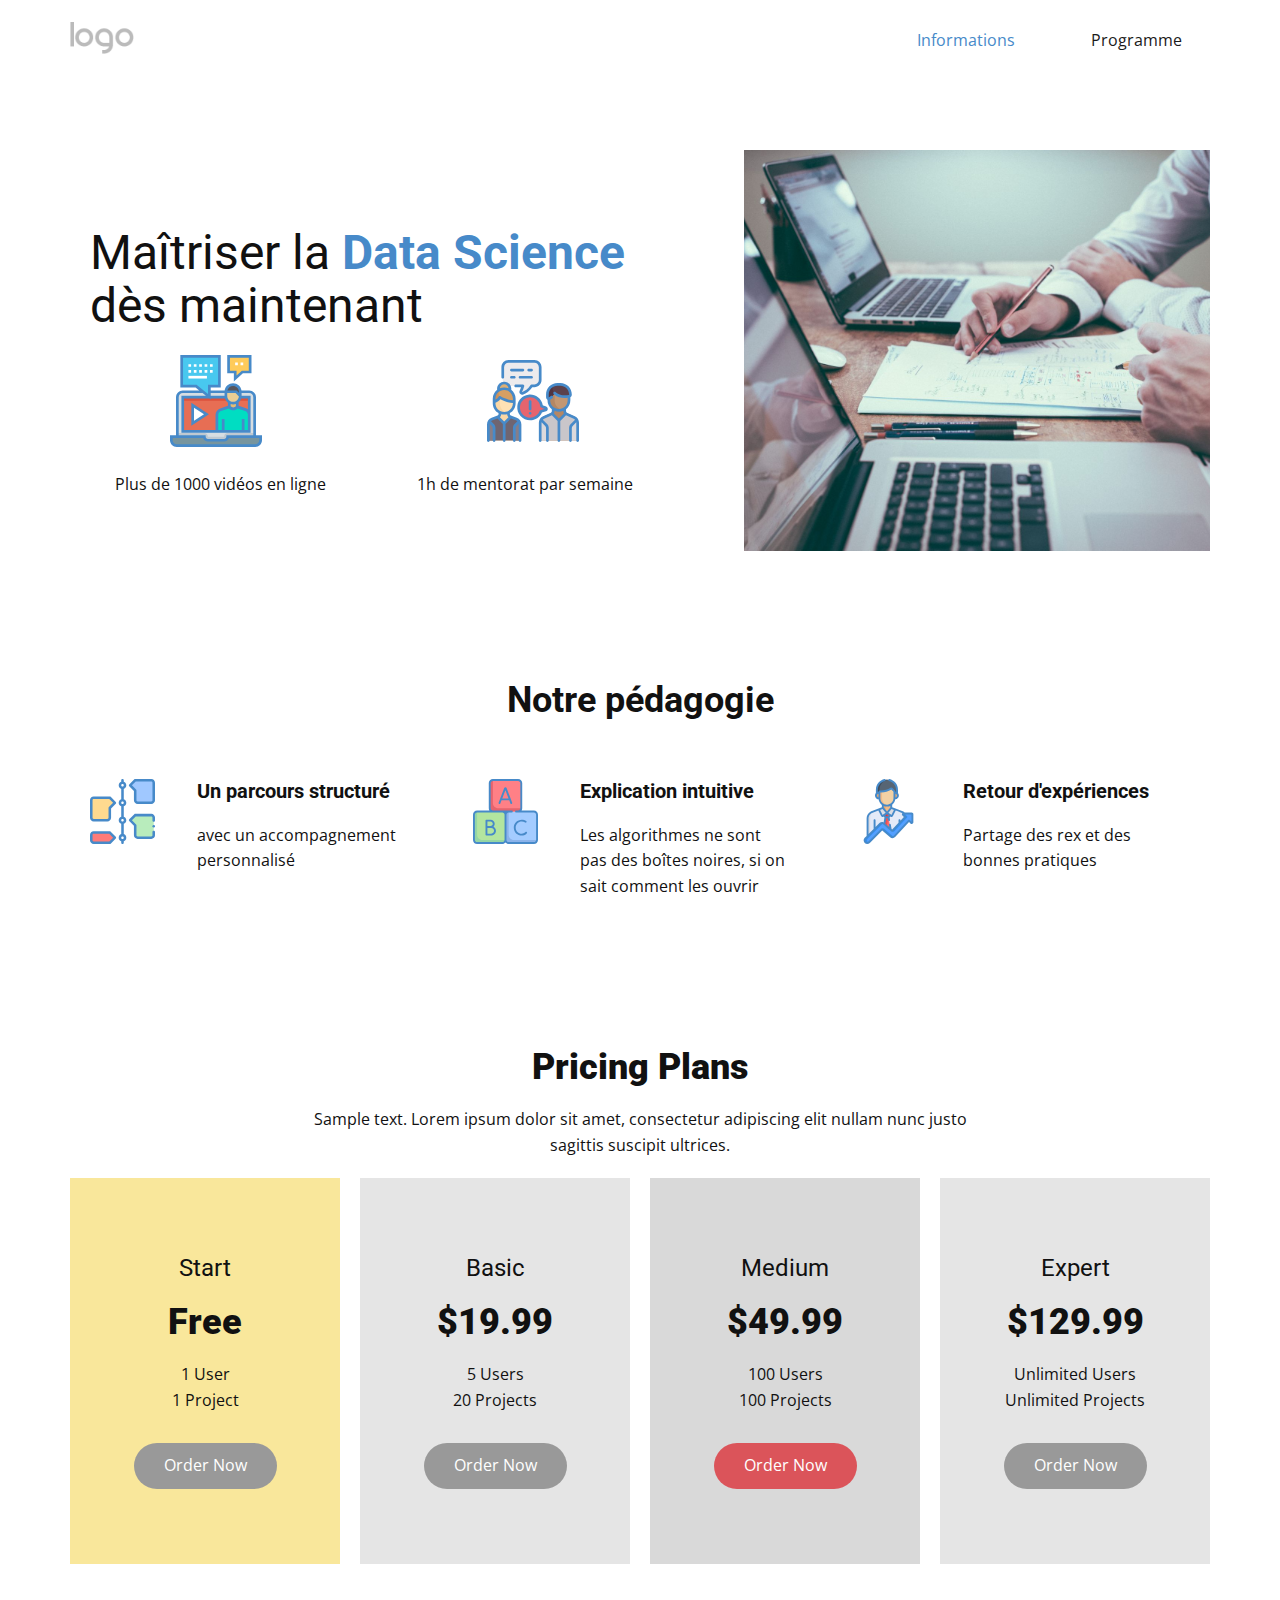
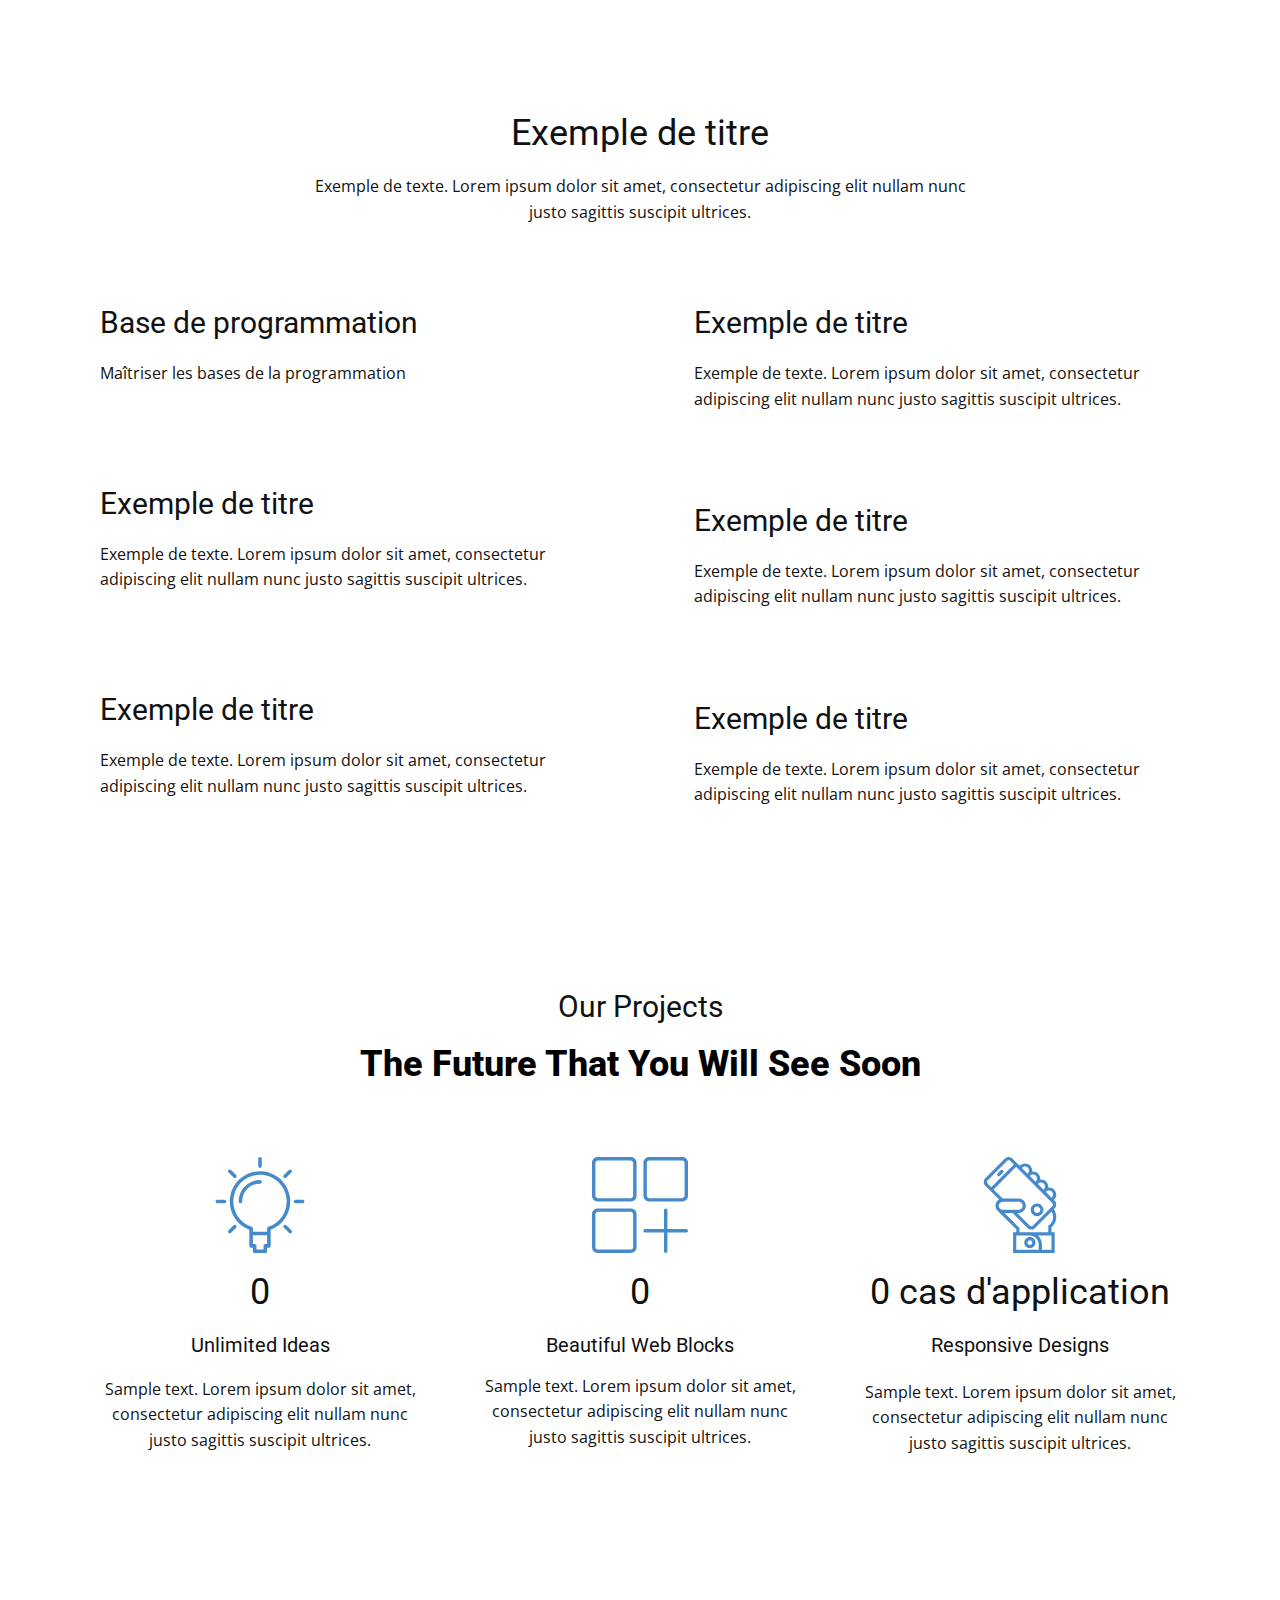
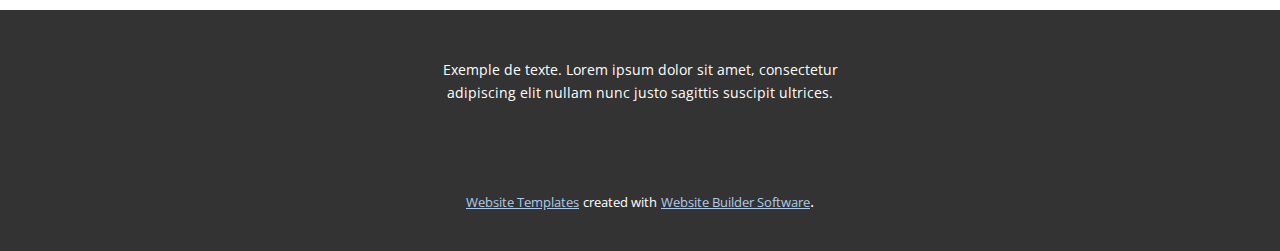
==== commit c81e3d2c: "update" ====
--- a/index.html
+++ b/index.html
@@ -6,9 +6,9 @@
     <meta name="keywords" content="Pricing Plans, Free, $19.99, $49.99, $129.99">
     <meta name="description" content="">
     <meta name="page_type" content="np-template-header-footer-from-plugin">
-    <title>Accueil</title>
+    <title>Informations</title>
     <link rel="stylesheet" href="nicepage.css" media="screen">
-<link rel="stylesheet" href="Accueil.css" media="screen">
+<link rel="stylesheet" href="Informations.css" media="screen">
     <script class="u-script" type="text/javascript" src="jquery.js" defer=""></script>
     <script class="u-script" type="text/javascript" src="nicepage.js" defer=""></script>
     <meta name="generator" content="Nicepage 2.27.3, nicepage.com">
@@ -18,22 +18,27 @@
     
     
     
+    
     <script type="application/ld+json">{
 		"@context": "http://schema.org",
 		"@type": "Organization",
-		"name": "",
-		"url": "index.html"
+		"name": "Site1",
+		"url": "index.html",
+		"logo": "images/default-logo.png"
 }</script>
-    <meta property="og:title" content="Accueil">
+    <meta property="og:title" content="Informations">
     <meta property="og:type" content="website">
     <meta name="theme-color" content="#478ac9">
     <link rel="canonical" href="index.html">
     <meta property="og:url" content="index.html">
   </head>
-  <body data-home-page="Accueil.html" data-home-page-title="Accueil" class="u-body"><header class="u-clearfix u-header u-header" id="sec-8003"><div class="u-clearfix u-sheet u-sheet-1">
+  <body data-home-page="Informations.html" data-home-page-title="Informations" class="u-body"><header class="u-clearfix u-header u-header" id="sec-8003"><div class="u-clearfix u-sheet u-valign-middle u-sheet-1">
+        <a href="https://nicepage.com" class="u-image u-logo u-image-1" data-image-width="80" data-image-height="40">
+          <img src="images/default-logo.png" class="u-logo-image u-logo-image-1" data-image-width="64">
+        </a>
         <nav class="u-menu u-menu-dropdown u-offcanvas u-menu-1">
-          <div class="menu-collapse" style="font-size: 1rem; letter-spacing: 0; font-weight: 700;">
-            <a class="u-border-active-palette-1-base u-border-hover-palette-1-base u-border-no-left u-border-no-right u-border-no-top u-button-style u-custom-left-right-menu-spacing u-custom-padding-bottom u-custom-top-bottom-menu-spacing u-nav-link u-text-active-palette-1-base u-text-grey-90 u-text-hover-palette-2-base" href="#">
+          <div class="menu-collapse" style="font-size: 1rem; letter-spacing: 0;">
+            <a class="u-button-style u-custom-left-right-menu-spacing u-custom-padding-bottom u-custom-top-bottom-menu-spacing u-nav-link u-text-active-palette-1-base u-text-hover-palette-2-base" href="#">
               <svg><use xmlns:xlink="http://www.w3.org/1999/xlink" xlink:href="#menu-hamburger"></use></svg>
               <svg version="1.1" xmlns="http://www.w3.org/2000/svg" xmlns:xlink="http://www.w3.org/1999/xlink"><defs><symbol id="menu-hamburger" viewBox="0 0 16 16" style="width: 16px; height: 16px;"><rect y="1" width="16" height="2"></rect><rect y="7" width="16" height="2"></rect><rect y="13" width="16" height="2"></rect>
 </symbol>
@@ -41,34 +46,39 @@
             </a>
           </div>
           <div class="u-custom-menu u-nav-container">
-            <ul class="u-nav u-spacing-20 u-unstyled u-nav-1"><li class="u-nav-item"><a class="u-border-active-palette-1-base u-border-hover-palette-1-base u-border-no-left u-border-no-right u-border-no-top u-button-style u-nav-link u-text-active-palette-1-base u-text-grey-90 u-text-hover-palette-2-base" href="Accueil.html" style="padding: 10px 28px;">Accueil</a>
-</li><li class="u-nav-item"><a class="u-border-active-palette-1-base u-border-hover-palette-1-base u-border-no-left u-border-no-right u-border-no-top u-button-style u-nav-link u-text-active-palette-1-base u-text-grey-90 u-text-hover-palette-2-base" href="Page-2.html" style="padding: 10px 28px;">Page 2</a>
+            <ul class="u-nav u-spacing-20 u-unstyled u-nav-1"><li class="u-nav-item"><a class="u-border-active-palette-1-base u-border-hover-palette-1-base u-button-style u-nav-link u-text-active-palette-1-base u-text-grey-90 u-text-hover-palette-2-base" href="Accueil.html" style="padding: 10px 28px;">Informations</a>
+</li><li class="u-nav-item"><a class="u-border-active-palette-1-base u-border-hover-palette-1-base u-button-style u-nav-link u-text-active-palette-1-base u-text-grey-90 u-text-hover-palette-2-base" href="Page-2.html" style="padding: 10px 28px;">Programme</a>
 </li></ul>
           </div>
           <div class="u-custom-menu u-nav-container-collapse">
             <div class="u-black u-container-style u-inner-container-layout u-opacity u-opacity-95 u-sidenav">
               <div class="u-menu-close"></div>
-              <ul class="u-align-center u-nav u-popupmenu-items u-unstyled u-nav-2"><li class="u-nav-item"><a class="u-button-style u-nav-link" href="Accueil.html" style="padding: 10px 20px;">Accueil</a>
-</li><li class="u-nav-item"><a class="u-button-style u-nav-link" href="Page-2.html" style="padding: 10px 20px;">Page 2</a>
+              <ul class="u-align-center u-nav u-popupmenu-items u-unstyled u-nav-2"><li class="u-nav-item"><a class="u-button-style u-nav-link" href="Accueil.html" style="padding: 10px 28px;">Informations</a>
+</li><li class="u-nav-item"><a class="u-button-style u-nav-link" href="Page-2.html" style="padding: 10px 28px;">Programme</a>
 </li></ul>
             </div>
             <div class="u-black u-menu-overlay u-opacity u-opacity-70"></div>
           </div>
         </nav>
-        <h1 class="u-heading-font u-text u-text-default u-title u-text-1">Datalyste</h1>
       </div></header>
     <section class="u-clearfix u-section-1" id="sec-7a95">
       <div class="u-clearfix u-sheet u-sheet-1">
         <div class="u-clearfix u-expanded-width u-gutter-50 u-layout-wrap u-layout-wrap-1">
           <div class="u-layout">
             <div class="u-layout-row">
-              <div class="u-align-left u-container-style u-layout-cell u-left-cell u-size-30 u-layout-cell-1">
+              <div class="u-align-left u-container-style u-layout-cell u-left-cell u-size-34 u-layout-cell-1">
                 <div class="u-container-layout u-container-layout-1">
-                  <h1 class="u-align-center u-heading-font u-text u-text-default u-title u-text-1">Exemple de titre</h1>
-                  <p class="u-align-center u-text u-text-default u-text-2"> Exemple de texte. Lorem ipsum dolor sit amet, consectetur adipiscing elit nullam nunc justo sagittis suscipit ultrices.</p>
-                </div>
-              </div>
-              <div class="u-align-left u-container-style u-image u-layout-cell u-right-cell u-size-30 u-image-1" src="" data-image-width="2000" data-image-height="1333">
+                  <h1 class="u-align-left u-heading-font u-text u-text-default u-title u-text-1">Maîtriser la <font class="u-text-palette-1-base"><b>Data Science</b>
+                    </font>&nbsp;<br>dès maintenant
+                  </h1><span class="u-icon u-icon-circle u-text-palette-1-base u-icon-1"><svg class="u-svg-link" preserveAspectRatio="xMidYMin slice" viewBox="0 0 512 512" style=""><use xmlns:xlink="http://www.w3.org/1999/xlink" xlink:href="#svg-7448"></use></svg><svg xmlns="http://www.w3.org/2000/svg" xmlns:xlink="http://www.w3.org/1999/xlink" version="1.1" xml:space="preserve" class="u-svg-content" viewBox="0 0 512 512" x="0px" y="0px" id="svg-7448" style="enable-background:new 0 0 512 512;"><path style="fill:#E6646E;" d="M326.259,305.786c5.848-1.86,6.074-10.054,0.332-12.218c-10.951-4.127-22.983-8.813-23.07-9.516  c-4.305-34.468-35.885-60.456-72.504-55.502c-29.397,3.977-51.491,26.688-54.769,56.171c-4.304,38.709,25.881,71.48,63.719,71.48  c27.667,0,51.173-17.555,60.166-42.107L326.259,305.786z"></path><path style="fill:#EDEBED;" d="M264.016,35.555h-144.29c-17.709,0-32.065,14.356-32.065,32.065v72.145  c0,17.709,14.356,32.065,32.065,32.065h80.161c0,0-3.787,15.149-11.362,29.828c-3.48,6.743,3.435,13.987,10.416,11.014  c15.71-6.691,35.944-19.01,49.043-40.841h16.032c17.709,0,32.065-14.356,32.065-32.065V67.62  C296.08,49.911,281.725,35.555,264.016,35.555z"></path><path style="fill:#FAD7A5;" d="M163.048,356.415l-32.92-12.345c-6.258-2.347-10.403-8.329-10.403-15.012v-12.937H71.629v12.938  c0,6.683-4.145,12.665-10.403,15.011l-32.92,12.345C15.791,361.108,7.5,373.072,7.5,386.438v90.005h176.355v-90.005  C183.855,373.072,175.563,361.108,163.048,356.415z"></path><path style="fill:#6F6571;" d="M7.5,476.443h176.355v-90.005c0-13.366-8.291-25.33-20.806-30.023l-31.663-11.874l-24.372,24.372  c-6.261,6.261-16.412,6.261-22.673,0l-24.372-24.372l-31.663,11.874C15.791,361.108,7.5,373.071,7.5,386.437V476.443z"></path><path style="fill:#FFE1B4;" d="M95.678,324.136L95.678,324.136c-30.99,0-56.113-25.123-56.113-56.113v-24.049  c0-30.99,25.123-56.113,56.113-56.113l0,0c30.99,0,56.113,25.123,56.113,56.113v24.049  C151.79,299.014,126.668,324.136,95.678,324.136z"></path><path style="fill:#FAD7A5;" d="M71.629,268.023v-24.048c0-25.415,16.908-46.857,40.081-53.759  c-5.083-1.514-10.457-2.354-16.032-2.354c-30.99,0-56.113,25.122-56.113,56.113v24.048c0,30.99,25.123,56.113,56.113,56.113  c5.575,0,10.949-0.841,16.032-2.354C88.537,314.88,71.629,293.438,71.629,268.023z"></path><g><path style="fill:#867E88;" d="M32.521,389.237l-19.96-19.96C9.365,374.307,7.5,380.2,7.5,386.437v90.005h32.065v-70.201   C39.565,399.864,37.031,393.747,32.521,389.237z"></path><path style="fill:#867E88;" d="M158.834,389.237l19.96-19.959c3.196,5.03,5.061,10.923,5.061,17.16v90.005H151.79v-70.2   C151.79,399.864,154.324,393.747,158.834,389.237z"></path>
+</g><circle style="fill:#DEAF73;" cx="95.68" cy="187.859" r="32.06"></circle><path style="fill:#D59F63;" d="M39.565,243.975v17.989c8.879-4.205,19.754-10.838,28.076-20.705c2.432-2.883,6.59-3.478,9.878-1.631  c10.568,5.937,35.349,17.244,74.272,19.802v-15.455c0-30.99-25.123-56.113-56.113-56.113l0,0  C64.687,187.862,39.565,212.984,39.565,243.975z"></path><path style="fill:#CD915A;" d="M65.043,196.996c-15.329,10.017-25.479,27.3-25.479,46.978v17.989  c8.879-4.205,19.755-10.838,28.076-20.705c1.276-1.512,3.029-2.355,4.879-2.586C66.581,227.387,61.943,212.671,65.043,196.996z"></path><path style="fill:#B48764;" d="M485.458,342.375l-43.582-20.177c-5.79-2.681-9.521-8.661-9.521-15.261v-30.898h-64.128v30.898  c0,6.599-3.731,12.58-9.52,15.26l-43.584,20.177c-11.579,5.361-19.041,17.322-19.041,30.521v103.546h208.419V372.897  C504.5,359.697,497.038,347.736,485.458,342.375z"></path><path style="fill:#C9C6CA;" d="M485.458,342.375l-43.285-20.039l-30.545,30.544c-6.261,6.261-16.412,6.261-22.673,0l-30.546-30.545  l-43.286,20.04c-11.579,5.361-19.041,17.322-19.041,30.521v103.546h208.419V372.897C504.5,359.697,497.038,347.736,485.458,342.375z  "></path><path style="fill:#C39772;" d="M400.291,308.104L400.291,308.104c-30.99,0-56.113-25.123-56.113-56.113v-48.097h112.226v48.097  C456.404,282.981,431.282,308.104,400.291,308.104z"></path><path style="fill:#B48764;" d="M376.243,251.991v-48.097h-32.065v48.097c0,30.99,25.123,56.113,56.113,56.113  c5.575,0,10.949-0.841,16.032-2.354C393.15,298.847,376.243,277.406,376.243,251.991z"></path><path style="fill:#5C414B;" d="M408.307,163.813h-16.032c-30.99,0-56.113,25.123-56.113,56.113v12.824  c0,5.94,6.303,9.974,11.557,7.203c8.133-4.289,17.671-12.292,24.081-20.924c2.589-3.486,7.566-4.003,11.047-1.406  c25.437,18.981,60.866,14.618,75.189,11.789c3.733-0.737,6.385-4.046,6.385-7.85v-1.635  C464.42,188.936,439.298,163.813,408.307,163.813z"></path><path style="fill:#503441;" d="M347.72,239.953c8.133-4.289,17.671-12.292,24.081-20.924c0.981-1.322,2.348-2.075,3.805-2.535  c-11.333-15.776-12.106-33.361-10.698-45.529c-17.142,9.603-28.745,27.917-28.745,48.963v12.823  C336.162,238.69,342.465,242.724,347.72,239.953z"></path><g><path style="fill:#DBD9DC;" d="M336.162,406.242c0-6.378-2.533-12.495-7.043-17.005l-30.152-30.151   c-1.857,4.259-2.886,8.947-2.886,13.81v103.546h40.081V406.242z"></path><path style="fill:#DBD9DC;" d="M501.613,359.087l-30.151,30.151c-4.51,4.51-7.043,10.627-7.043,17.005v70.2H504.5V372.896   C504.5,368.034,503.473,363.345,501.613,359.087z"></path>
+</g><path d="M488.504,340.884l-43.582-19.37c-3.078-1.368-5.067-4.429-5.067-7.797v-11.968c14.64-11.665,24.049-29.628,24.049-49.758  v-16.847c4.823-2.665,8.016-7.815,8.016-13.583v-1.635c0-35.076-28.537-63.613-63.613-63.613h-16.032  c-35.077,0-63.613,28.537-63.613,63.613v14.835c0,5.07,2.182,9.663,5.985,12.602c0.645,0.498,1.324,0.936,2.031,1.315v3.313  c0,20.13,9.409,38.093,24.048,49.757v11.969c0,3.369-1.989,6.429-5.066,7.797l-43.583,19.37  c-14.273,6.344-23.496,20.535-23.496,36.154v99.404c0,4.142,3.358,7.5,7.5,7.5s7.5-3.358,7.5-7.5v-99.403  c0-0.869,0.062-1.728,0.152-2.58l20.082,20.082c3.126,3.126,4.847,7.282,4.847,11.702v70.2c0,4.142,3.358,7.5,7.5,7.5  s7.5-3.358,7.5-7.5v-70.2c0-8.426-3.281-16.349-9.24-22.308l-23.942-23.941c2.157-2.238,4.745-4.093,7.689-5.402l42.847-19.043  l31.775,31.775v109.12c0,4.142,3.358,7.5,7.5,7.5s7.5-3.358,7.5-7.5v-109.12l31.775-31.775l42.846,19.042  c2.945,1.309,5.533,3.164,7.69,5.403l-23.942,23.941c-5.958,5.959-9.24,13.882-9.24,22.308v70.2c0,4.142,3.358,7.5,7.5,7.5  s7.5-3.358,7.5-7.5v-70.2c0-4.42,1.721-8.576,4.847-11.702l20.081-20.081c0.09,0.852,0.152,1.71,0.152,2.579v99.404  c0,4.142,3.358,7.5,7.5,7.5s7.5-3.358,7.5-7.5v-99.404C512,361.419,502.777,347.228,488.504,340.884z M351.678,251.991v-3.374  c4.68-1.855,9.248-4.806,13.621-8.842c3.043-2.809,3.234-7.554,0.424-10.598c-2.808-3.043-7.553-3.233-10.598-0.424  c-3.751,3.462-7.499,5.7-11.137,6.649c-0.088,0.023-0.153,0.033-0.199,0.037c-0.054-0.104-0.127-0.325-0.127-0.678v-14.835  c0-26.805,21.808-48.613,48.613-48.613h16.032c26.805,0,48.613,21.808,48.613,48.613v1.635c0,0.243-0.146,0.455-0.338,0.493  c-44.914,8.868-67.437-7.848-75.036-15.447c-2.929-2.929-7.678-2.929-10.606,0c-2.929,2.929-2.929,7.678,0,10.606  c23.289,23.289,57.274,23.709,77.964,21.224v13.554c0,26.805-21.808,48.613-48.613,48.613  C373.486,300.604,351.678,278.796,351.678,251.991z M400.292,315.604c8.703,0,17.002-1.761,24.563-4.938v3.051  c0,4.318,1.197,8.445,3.318,12.012l-27.881,27.881l-27.882-27.882c2.12-3.567,3.317-7.693,3.317-12.011v-3.052  C383.289,313.843,391.588,315.604,400.292,315.604z"></path><path d="M165.682,349.392l-32.92-12.345c-3.312-1.242-5.536-4.452-5.536-7.989v-5.831c19.137-10.979,32.065-31.604,32.065-55.204  v-24.049c0-20.336-9.604-38.461-24.502-50.114c0.301-1.98,0.453-3.99,0.453-5.999c0-21.816-17.749-39.564-39.564-39.564  c-21.816,0-39.565,17.749-39.565,39.564c0,2.009,0.169,4.01,0.469,5.987c-14.907,11.653-24.518,29.782-24.518,50.126v24.049  c0,23.6,12.928,44.224,32.065,55.203v5.831c0,3.537-2.225,6.748-5.537,7.989l-32.92,12.345C10.317,355.151,0,370.038,0,386.437  v90.005c0,4.142,3.358,7.5,7.5,7.5s7.5-3.358,7.5-7.5v-90.005c0-1.289,0.104-2.562,0.303-3.811l11.914,11.915  c3.126,3.126,4.847,7.282,4.847,11.702v70.2c0,4.142,3.358,7.5,7.5,7.5s7.5-3.358,7.5-7.5v-70.2c0-8.426-3.281-16.349-9.24-22.308  l-15.22-15.22c2.356-2.266,5.168-4.09,8.335-5.277l27.142-10.178l30.097,30.096v93.087c0,4.142,3.358,7.5,7.5,7.5s7.5-3.358,7.5-7.5  v-93.087l30.096-30.096l27.141,10.178c3.167,1.188,5.979,3.012,8.336,5.277l-15.221,15.22c-5.958,5.959-9.24,13.882-9.24,22.308  v70.2c0,4.142,3.358,7.5,7.5,7.5s7.5-3.358,7.5-7.5v-70.2c0-4.42,1.721-8.576,4.847-11.702l11.914-11.914  c0.198,1.249,0.303,2.522,0.303,3.811v90.005c0,4.142,3.358,7.5,7.5,7.5s7.5-3.358,7.5-7.5v-90.005  C191.354,370.038,181.038,355.151,165.682,349.392z M95.678,163.297c12.661,0,23.113,9.629,24.423,21.948  c-7.525-3.141-15.774-4.883-24.424-4.883s-16.899,1.742-24.423,4.883C72.565,172.926,83.017,163.297,95.678,163.297z   M95.678,195.362c26.805,0,48.613,21.808,48.613,48.613v8.236c-34.919-2.646-68.448-22.471-68.803-22.683  c-1.792-1.075-3.95-1.354-5.956-0.77c-2.006,0.584-3.677,1.978-4.611,3.847c-3.384,6.768-11.111,12.244-17.856,15.877v-4.507  C47.064,217.169,68.872,195.362,95.678,195.362z M47.064,268.023v-2.909c6.887-2.974,19.127-9.28,27.038-19.224  c12.215,6.393,40.339,19.391,70.188,21.356v0.777c0,26.805-21.808,48.613-48.613,48.613l0,0  C68.872,316.636,47.064,294.829,47.064,268.023z M95.678,331.636c5.729,0,11.278-0.774,16.562-2.201  c0.103,6.316,2.775,12.22,7.156,16.489l-23.718,23.718l-23.719-23.718c4.381-4.27,7.053-10.173,7.156-16.489  C84.399,330.862,89.948,331.636,95.678,331.636z"></path><path d="M247.983,91.152c4.142,0,7.5-3.358,7.5-7.5s-3.358-7.5-7.5-7.5h-16.034c-4.142,0-7.5,3.358-7.5,7.5s3.358,7.5,7.5,7.5  H247.983z"></path><path d="M199.885,76.152h-64.128c-4.142,0-7.5,3.358-7.5,7.5s3.358,7.5,7.5,7.5h64.128c4.142,0,7.5-3.358,7.5-7.5  S204.027,76.152,199.885,76.152z"></path><path d="M176.354,123.733c0,4.142,3.358,7.5,7.5,7.5h64.129c4.142,0,7.5-3.358,7.5-7.5s-3.358-7.5-7.5-7.5h-64.129  C179.712,116.233,176.354,119.591,176.354,123.733z"></path><path d="M135.757,131.233h16.035c4.142,0,7.5-3.358,7.5-7.5s-3.358-7.5-7.5-7.5h-16.035c-4.142,0-7.5,3.358-7.5,7.5  S131.615,131.233,135.757,131.233z"></path><path d="M87.661,131.233c4.142,0,7.5-3.358,7.5-7.5V67.62c0-13.545,11.02-24.564,24.564-24.564h144.291  c13.545,0,24.565,11.02,24.565,24.564v72.146c0,13.545-11.02,24.564-24.565,24.564h-16.032c-2.634,0-5.076,1.382-6.431,3.641  c-12.276,20.461-31.598,31.871-45.646,37.841c-0.189,0.08-0.425,0.181-0.711-0.126c-0.199-0.215-0.159-0.293-0.051-0.502  c7.914-15.305,11.854-30.879,12.018-31.535c0.561-2.24,0.057-4.614-1.364-6.435s-3.602-2.884-5.912-2.884h-40.081  c-4.142,0-7.5,3.358-7.5,7.5s3.358,7.5,7.5,7.5h29.963c-1.807,5.308-4.465,12.227-7.949,18.965  c-3.03,5.861-2.098,12.766,2.377,17.59c3.036,3.274,7.14,5.011,11.369,5.011c2.076,0,4.182-0.418,6.207-1.279  c15.258-6.484,36.001-18.66,50.343-40.287h11.899c21.816,0,39.565-17.749,39.565-39.564V67.62c0-21.816-17.749-39.564-39.565-39.564  h-144.29c-21.816,0-39.564,17.749-39.564,39.564v56.113C80.161,127.875,83.519,131.233,87.661,131.233z"></path><path d="M239.967,307.588c4.142,0,7.5-3.358,7.5-7.5v-40.081c0-4.142-3.358-7.5-7.5-7.5s-7.5,3.358-7.5,7.5v40.081  C232.467,304.23,235.825,307.588,239.967,307.588z"></path><path d="M239.967,316.636c-4.142,0-7.5,3.358-7.5,7.5s3.358,7.5,7.5,7.5h0.08c4.142,0,7.46-3.358,7.46-7.5  S244.109,316.636,239.967,316.636z"></path><path d="M305.791,320.165l22.741-7.232c5.756-1.83,9.579-6.914,9.737-12.952c0.159-6.031-3.387-11.303-9.033-13.431  c-10.777-4.061-16.188-6.25-18.886-7.404c-3.179-17.285-12.799-33.114-26.805-43.896c-15.23-11.724-34.242-16.743-53.533-14.133  c-32.937,4.456-57.538,29.683-61.218,62.774c-2.267,20.385,4.215,40.771,17.784,55.933c13.58,15.173,33.04,23.876,53.39,23.876  C268.61,363.701,294.602,346.356,305.791,320.165z M239.967,348.701c-16.088,0-31.475-6.881-42.212-18.879  c-10.884-12.162-15.875-27.884-14.053-44.272c2.906-26.13,22.324-46.05,48.32-49.567c2.652-0.358,5.294-0.536,7.917-0.536  c12.501,0,24.51,4.035,34.456,11.69c12.098,9.313,19.799,22.753,21.683,37.841c0.604,4.853,4.204,6.31,12.091,9.5  c3.317,1.342,7.681,3.04,12.997,5.057l-23.307,7.412c-2.21,0.703-3.972,2.39-4.77,4.568  C284.944,333.757,263.595,348.701,239.967,348.701z"></path></svg></span><span class="u-icon u-icon-circle u-text-palette-1-base u-icon-2"><svg class="u-svg-link" preserveAspectRatio="xMidYMin slice" viewBox="0 0 512 512" style=""><use xmlns:xlink="http://www.w3.org/1999/xlink" xlink:href="#svg-ba41"></use></svg><svg xmlns="http://www.w3.org/2000/svg" xmlns:xlink="http://www.w3.org/1999/xlink" version="1.1" xml:space="preserve" class="u-svg-content" viewBox="0 0 512 512" id="svg-ba41"><path d="m471 234.5v260h-430v-260c0-16.570312 13.429688-30 30-30h370c16.570312 0 30 13.429688 30 30zm0 0" fill="#d7dee2"></path><path d="m441 234.5v190h-370v-190zm0 0" fill="#e76e54"></path><path d="m441 234.5v20h-370v-20zm0 0" fill="#dd523c"></path><path d="m471 434.5v60h-430v-60h150c11.046875 0 20 8.953125 20 20h90c0-11.046875 8.953125-20 20-20zm0 0" fill="#bfc9d1"></path><path d="m321 454.5c0 11.046875-8.953125 20-20 20h-90c-11.046875 0-20-8.953125-20-20h-183.5v20c0 16.570312 13.429688 30 30 30h437c16.570312 0 30-13.429688 30-30v-20zm0 0" fill="#77959e"></path><path d="m275 7.5h-210v166h80l74 59v-59h56zm0 0" fill="#48c8ef"></path><path d="m374.074219 288.5.132812-.167969v-35.832031h-44.152343v36l-.101563.035156c11.109375 14.550782 33.027344 14.539063 44.121094-.035156zm0 0" fill="#e5bd76"></path><path d="m420.566406 304.097656-46.359375-15.597656v-.167969l-.132812.167969c-11.09375 14.574219-33.011719 14.585938-44.121094.035156l-48.234375 15.695313c-12.355469 4.019531-20.71875 15.535156-20.71875 28.527343v91.742188h180v-91.96875c0-12.882812-8.222656-24.328125-20.433594-28.433594zm0 0" fill="#00ddc2"></path><path d="m311 204.5v23c0 22.089844 17.910156 40 40 40s40-17.910156 40-40l-23-23zm0 0" fill="#ecce93"></path><path d="m351 164.5c-22.089844 0-40 17.910156-40 40h57l23 23v-23c0-22.089844-17.910156-40-40-40zm0 0" fill="#57565c"></path><path d="m203 329.5-76.878906-50.160156v100.320312zm0 0" fill="#fff"></path><path d="m446 7.5h-120v87h36.855469v36l40-36h43.144531zm0 0" fill="#ffcb5a"></path><path d="m478.5 447v-212.5c0-20.679688-16.820312-37.5-37.5-37.5h-43.097656c-3.605469-22.640625-23.261719-40-46.902344-40s-43.296875 17.359375-46.902344 40h-77.597656v-16h56v-181h-225v181h84.875l20.070312 16h-91.445312c-20.679688 0-37.5 16.820312-37.5 37.5v212.5h-33.5v27.5c0 20.679688 16.820312 37.5 37.5 37.5h437c20.679688 0 37.5-16.820312 37.5-37.5v-27.5zm-82.269531-205h37.269531v60.527344c-3.136719-2.351563-6.679688-4.238282-10.542969-5.539063l-41.25-13.878906v-19.414063c6.683594-5.675781 11.777344-13.160156 14.523438-21.695312zm3.269531 114.5v60.5h-96v-60.5h-15v60.5h-20v-84.242188c0-9.773437 6.242188-18.371093 15.539062-21.394531l43.609376-14.191406c6.507812 6.253906 15.121093 9.765625 24.351562 9.765625 9.242188 0 17.867188-3.519531 24.378906-9.792969l41.796875 14.058594c9.164063 3.085937 15.324219 11.65625 15.324219 21.328125v84.46875h-19v-60.5zm-61.941406-70.621094v-12.828125c4.261718 1.261719 8.773437 1.949219 13.441406 1.949219 5.503906 0 10.789062-.953125 15.707031-2.679688v13.28125c-3.808593 4.050782-9.058593 6.339844-14.707031 6.339844-5.519531-.003906-10.65625-2.183594-14.441406-6.0625zm13.441406-113.878906c17.921875 0 32.5 14.578125 32.5 32.5v4.894531l-12.394531-12.394531h-51.722657c3.394532-14.316406 16.277344-25 31.617188-25zm-32.5 40h46.394531l18.464844 18.464844c-1.503906 16.535156-15.4375 29.535156-32.359375 29.535156-17.921875 0-32.5-14.578125-32.5-32.5zm-12.730469 30c3.046875 9.476562 8.988281 17.667969 16.785157 23.519531v17.535157l-43.160157 14.042968c-15.488281 5.039063-25.894531 19.371094-25.894531 35.660156v84.242188h-175v-175h140.386719l7.613281 6.070312v-6.070312zm-2.269531-30v15h-77v-15zm-155.875-46h-75.125v-151h195v151h-56v50.929688zm-99.125 68.5c0-12.40625 10.09375-22.5 22.5-22.5h110.257812l18.8125 15h-136.570312v205h385v-205h-50v-15h42.5c12.40625 0 22.5 10.09375 22.5 22.5v212.5h-150v7.5c0 6.894531-5.605469 12.5-12.5 12.5h-90c-6.894531 0-12.5-5.605469-12.5-12.5v-7.5h-150zm448.5 240c0 12.40625-10.09375 22.5-22.5 22.5h-437c-12.40625 0-22.5-10.09375-22.5-22.5v-12.5h169.539062c3.273438 11.53125 13.894532 20 26.460938 20h90c12.5625 0 23.1875-8.46875 26.460938-20h169.539062zm0 0"></path><path d="m118.621094 393.507812 98.105468-64.007812-98.105468-64.007812zm15-100.320312 55.652344 36.3125-55.652344 36.3125zm0 0"></path><path d="m355.355469 147.339844 50.378906-45.339844h47.765625v-102h-135v102h36.855469zm-21.855469-60.339844v-72h105v72h-38.519531l-29.625 26.660156v-26.660156zm0 0"></path><g fill="#fff"><path d="m102.5 116h103v15h-103zm0 0"></path><path d="m237.5 98.5h-15v-15h15zm-30 0h-15v-15h15zm-30 0h-15v-15h15zm-30 0h-15v-15h15zm-30 0h-15v-15h15zm0 0"></path><path d="m237.5 66h-15v-15h15zm-30 0h-15v-15h15zm-30 0h-15v-15h15zm-30 0h-15v-15h15zm-30 0h-15v-15h15zm0 0"></path><path d="m407.5 57h-15v-15h15zm-30 0h-15v-15h15zm0 0"></path>
+</g></svg></span>
+                  <p class="u-align-left u-text u-text-2">1h de mentorat par semaine</p>
+                  <p class="u-align-left u-text u-text-default u-text-3">Plus de 1000 vidéos en ligne&nbsp;</p>
+                </div>
+              </div>
+              <div class="u-align-left u-container-style u-image u-layout-cell u-right-cell u-size-26 u-image-1" src="">
                 <div class="u-container-layout u-container-layout-2"></div>
               </div>
             </div>
@@ -76,93 +86,60 @@
         </div>
       </div>
     </section>
-    <section class="u-align-center u-clearfix u-section-2" id="sec-f5cf">
+    <section class="u-align-center u-clearfix u-section-2" id="sec-c217">
       <div class="u-clearfix u-sheet u-sheet-1">
+        <h2 class="u-text u-text-default u-text-1">Notre pédagogie</h2>
         <div class="u-expanded-width u-list u-repeater u-list-1">
-          <div class="u-align-center u-container-style u-list-item u-palette-1-light-3 u-repeater-item u-video-cover u-list-item-1">
-            <div class="u-container-layout u-similar-container u-container-layout-1"><span class="u-icon u-icon-circle u-text-black u-icon-1"><svg class="u-svg-link" preserveAspectRatio="xMidYMin slice" viewBox="0 0 505.624 505.624" style=""><use xmlns:xlink="http://www.w3.org/1999/xlink" xlink:href="#svg-4e55"></use></svg><svg xmlns="http://www.w3.org/2000/svg" xmlns:xlink="http://www.w3.org/1999/xlink" version="1.1" xml:space="preserve" class="u-svg-content" viewBox="0 0 505.624 505.624" id="svg-4e55"><g><g><circle cx="50.988" cy="77.094" fill="#ff7d97" r="40.988"></circle><circle cx="454.636" cy="428.53" fill="#99ebfa" r="40.988"></circle><circle cx="197.577" cy="77.094" fill="#ffee80" r="28.983"></circle><circle cx="282.871" cy="77.094" fill="#e7e9ef" r="28.983"></circle><circle cx="197.577" cy="252.816" fill="#a0e5a5" r="28.983"></circle><circle cx="282.871" cy="252.816" fill="#ffee80" r="28.983"></circle><circle cx="197.577" cy="428.382" fill="#e7e9ef" r="28.983"></circle><circle cx="282.871" cy="428.382" fill="#a0e5a5" r="28.983"></circle>
-</g><g><path d="m87.042 113.149c7.19-7.191 11.966-16.152 13.925-25.899h58.992c4.507 16.807 20.22 28.828 37.618 28.828 17.395 0 33.111-12.018 37.618-28.828h10.059c4.507 16.807 20.22 28.828 37.618 28.828 17.395 0 33.111-12.018 37.618-28.828h46.365c29.783 0 56.507 16.591 69.742 43.298 5.642 11.385 23.613 2.608 17.92-8.881-16.634-33.565-50.224-54.417-87.662-54.417h-46.281c-4.391-16.932-20.202-29.138-37.701-29.138-17.511 0-33.302 12.178-37.701 29.138h-9.892c-4.391-16.932-20.202-29.138-37.701-29.138-17.511 0-33.302 12.178-37.701 29.138h-58.848c-4.599-23.635-25.995-41.144-50.039-41.144-27.767 0-50.991 23.219-50.991 50.988 0 27.765 23.219 50.988 50.988 50.988 13.619 0 26.423-5.303 36.054-14.933zm182.406-49.478c3.7-3.701 8.562-5.551 13.423-5.551s9.723 1.85 13.423 5.551c7.401 7.402 7.401 19.445 0 26.847-3.585 3.585-8.353 5.56-13.423 5.56s-9.838-1.975-13.423-5.561c-7.401-7.402-7.401-19.444 0-26.846zm-85.294 0c3.7-3.701 8.562-5.551 13.423-5.551s9.723 1.85 13.423 5.551c7.401 7.402 7.401 19.445 0 26.847-3.585 3.585-8.353 5.56-13.423 5.56s-9.838-1.975-13.423-5.561c-7.401-7.402-7.401-19.444 0-26.846zm-164.154 13.423c0-8.277 3.223-16.059 9.076-21.912s13.635-9.077 21.912-9.077c8.276 0 16.059 3.224 21.911 9.077 5.854 5.853 9.076 13.634 9.076 21.912s-3.223 16.06-9.076 21.912c-5.853 5.853-13.635 9.076-21.911 9.076-8.277 0-16.06-3.223-21.912-9.076-5.853-5.852-9.076-13.634-9.076-21.912z"></path><path d="m490.69 392.476c-9.631-9.63-22.435-14.934-36.054-14.934-23.93 0-45.262 17.346-49.981 40.84h-84.125c-4.454-16.89-20.177-28.983-37.659-28.983-17.453 0-33.206 12.098-37.659 28.983h-9.977c-4.454-16.89-20.177-28.983-37.659-28.983-17.453 0-33.206 12.098-37.659 28.983h-21.148c-42.89 0-77.782-34.894-77.782-77.784s34.893-77.782 77.782-77.782h21.148c4.452 16.883 20.203 28.983 37.659 28.983 17.453 0 33.207-12.099 37.659-28.984h9.976c4.452 16.883 20.202 28.984 37.659 28.984 17.453 0 33.205-12.099 37.659-28.983h46.324c36.077 0 69.104-19.76 86.191-51.568 6.076-11.312-11.535-20.793-17.619-9.465-13.596 25.31-39.871 41.033-68.572 41.033h-46.323c-4.452-16.883-20.203-28.983-37.659-28.983-17.453 0-33.206 12.098-37.659 28.983h-9.977c-4.452-16.883-20.203-28.983-37.659-28.983-17.453 0-33.206 12.098-37.659 28.983h-21.148c-53.917 0-97.782 43.866-97.782 97.784s43.865 97.783 97.782 97.783h21.148c4.452 16.881 20.206 28.965 37.659 28.965 17.449 0 33.206-12.083 37.659-28.965h9.977c4.452 16.881 20.206 28.965 37.659 28.965 17.449 0 33.206-12.083 37.659-28.965h84.068c4.602 23.632 25.998 41.136 50.039 41.136 27.764 0 50.987-23.219 50.987-50.987 0-13.621-5.304-26.425-14.934-36.056zm-221.242-153.084c3.585-3.585 8.353-5.56 13.423-5.56s9.838 1.975 13.423 5.56c7.401 7.402 7.401 19.445 0 26.847s-19.444 7.4-26.846.001c-7.401-7.402-7.401-19.446 0-26.848zm-85.294 0c3.585-3.585 8.353-5.56 13.423-5.56s9.838 1.975 13.423 5.56c7.401 7.402 7.401 19.445 0 26.847s-19.444 7.4-26.846.001c-7.401-7.402-7.401-19.446 0-26.848zm26.846 202.413c-3.585 3.586-8.353 5.561-13.423 5.561s-9.838-1.975-13.423-5.56c-7.401-7.402-7.401-19.446 0-26.848 3.585-3.586 8.353-5.56 13.423-5.56s9.838 1.974 13.423 5.559c7.401 7.403 7.401 19.447 0 26.848zm85.294 0c-3.585 3.586-8.353 5.561-13.423 5.561s-9.838-1.975-13.423-5.56c-7.401-7.402-7.401-19.446 0-26.848 3.585-3.586 8.353-5.56 13.423-5.56s9.838 1.974 13.423 5.559c7.401 7.403 7.401 19.447 0 26.848zm180.254 8.637c-5.853 5.854-13.635 9.076-21.911 9.076-8.277 0-16.06-3.223-21.912-9.076-5.854-5.853-9.076-13.635-9.076-21.911 0-8.277 3.223-16.06 9.076-21.912 5.853-5.854 13.635-9.076 21.912-9.076 8.276 0 16.059 3.223 21.911 9.076 5.854 5.853 9.076 13.635 9.076 21.912 0 8.276-3.223 16.059-9.076 21.911z"></path><path d="m452.467 156.067c-5.34-1.075-10.683 2.523-11.75 7.85-1.073 5.358 2.507 10.679 7.85 11.76 5.35 1.083 10.672-2.525 11.75-7.85 1.083-5.352-2.526-10.675-7.85-11.76z"></path>
+          <div class="u-container-style u-list-item u-repeater-item u-list-item-1">
+            <div class="u-container-layout u-similar-container u-container-layout-1"><span class="u-icon u-icon-circle u-text-palette-1-base u-icon-1"><svg class="u-svg-link" preserveAspectRatio="xMidYMin slice" viewBox="0 0 512 512" style=""><use xmlns:xlink="http://www.w3.org/1999/xlink" xlink:href="#svg-50bb"></use></svg><svg xmlns="http://www.w3.org/2000/svg" xmlns:xlink="http://www.w3.org/1999/xlink" version="1.1" xml:space="preserve" class="u-svg-content" viewBox="0 0 512 512" id="svg-50bb"><g><g fill="#fff"><circle cx="256" cy="50" r="20"></circle><circle cx="256" cy="187.333" r="20"></circle><circle cx="256" cy="324.667" r="20"></circle><circle cx="256" cy="462" r="20"></circle>
+</g><path d="m29 502h127l40-40-40-40h-127c-10.493 0-19 8.507-19 19v42c0 10.493 8.507 19 19 19z" fill="#ff7b79"></path><path d="m156 147.333h-127c-10.493 0-19 8.507-19 19v61 78.333c0 10.493 8.507 19 19 19h108c10.493 0 19-8.507 19-19v-78.333l40-40z" fill="#ffda8f"></path><path d="m356 10h127c10.493 0 19 8.507 19 19v61 78.333c0 10.493-8.507 19-19 19h-108c-10.493 0-19-8.507-19-19v-78.333l-40-40z" fill="#a0c8ff"></path><path d="m356 284.667h127c10.493 0 19 8.507 19 19v61 78.333c0 10.493-8.507 19-19 19h-108c-10.493 0-19-8.507-19-19v-78.333l-40-40z" fill="#b8ecbc"></path><g><path d="m286 50c0-13.036-8.361-24.152-20-28.28v-11.72c0-5.522-4.477-10-10-10s-10 4.478-10 10v11.72c-11.639 4.128-20 15.243-20 28.28s8.361 24.152 20 28.28v80.773c-11.639 4.128-20 15.243-20 28.28s8.361 24.152 20 28.28v80.774c-11.639 4.128-20 15.244-20 28.28s8.361 24.152 20 28.28v80.773c-11.639 4.128-20 15.244-20 28.28s8.361 24.152 20 28.28v11.72c0 5.522 4.477 10 10 10s10-4.478 10-10v-11.72c11.639-4.128 20-15.244 20-28.28s-8.361-24.152-20-28.28v-80.773c11.639-4.128 20-15.244 20-28.28s-8.361-24.152-20-28.28v-80.774c11.639-4.128 20-15.243 20-28.28s-8.361-24.152-20-28.28v-80.773c11.639-4.128 20-15.244 20-28.28zm-30-10c5.514 0 10 4.486 10 10s-4.486 10-10 10-10-4.486-10-10 4.486-10 10-10zm0 432c-5.514 0-10-4.486-10-10s4.486-10 10-10 10 4.486 10 10-4.486 10-10 10zm0-137.333c-5.514 0-10-4.486-10-10s4.486-10 10-10 10 4.486 10 10-4.486 10-10 10zm0-137.334c-5.514 0-10-4.486-10-10s4.486-10 10-10 10 4.486 10 10-4.486 10-10 10z"></path><path d="m163.071 414.929c-1.875-1.875-4.419-2.929-7.071-2.929h-127c-15.991 0-29 13.01-29 29v42c0 15.99 13.009 29 29 29h127c2.652 0 5.196-1.054 7.071-2.929l40-40c3.905-3.905 3.905-10.237 0-14.143zm-11.213 77.071h-122.858c-4.962 0-9-4.037-9-9v-42c0-4.963 4.038-9 9-9h122.858l30 30z"></path><path d="m163.071 140.262c-1.875-1.875-4.419-2.929-7.071-2.929h-127c-15.991 0-29 13.01-29 29v139.333c0 15.99 13.009 29 29 29h108c15.991 0 29-13.01 29-29v-74.19l37.071-37.071c3.905-3.905 3.905-10.237 0-14.143zm-14.142 80c-1.875 1.876-2.929 4.419-2.929 7.071v78.333c0 4.963-4.038 9-9 9h-108c-4.962 0-9-4.037-9-9v-139.333c0-4.963 4.038-9 9-9h122.858l30 30z"></path><path d="m483 0h-127c-2.652 0-5.196 1.054-7.071 2.929l-40 40c-3.905 3.905-3.905 10.237 0 14.143l37.071 37.071v74.19c0 15.99 13.009 29 29 29h108c15.991 0 29-13.01 29-29v-139.333c0-15.99-13.009-29-29-29zm9 168.333c0 4.963-4.038 9-9 9h-108c-4.962 0-9-4.037-9-9v-78.333c0-2.652-1.054-5.195-2.929-7.071l-32.929-32.929 30-30h122.858c4.962 0 9 4.037 9 9z"></path><circle cx="502" cy="371.81" r="10"></circle><path d="m483 274.67h-127c-2.63 0-5.21 1.06-7.07 2.93l-40 40c-3.9 3.891-3.9 10.24 0 14.141l37.07 37.069v74.19c0 7.75 3.02 15.029 8.49 20.51 5.48 5.47 12.76 8.49 20.51 8.49h108c7.75 0 15.03-3.021 20.51-8.49 5.47-5.48 8.49-12.76 8.49-20.51v-26.19c0-5.51-4.49-10-10-10s-10 4.49-10 10v26.19c-.01 4.95-4.04 8.99-9 9h-108c-4.96-.01-8.99-4.05-9-9v-78.33c0-2.641-1.07-5.21-2.93-7.07l-32.93-32.93 30-30h122.86c4.96.01 8.99 4.04 9 9v23.14c0 5.51 4.49 10 10 10s10-4.49 10-10v-23.14c0-7.75-3.02-15.03-8.49-20.51-5.48-5.471-12.76-8.49-20.51-8.49z"></path>
 </g>
 </g></svg>
             
             
           </span>
-              <h5 class="u-text u-text-1">Web Design</h5>
-              <p class="u-text u-text-default u-text-2">Sample text. <a href="https://nicepage.com" class="u-btn u-button-style u-none u-text-palette-1-base u-btn-1">Click to select</a> the text box. Click again or double click to start editing the text. 
-              </p>
-            </div>
-          </div>
-          <div class="u-align-center u-container-style u-list-item u-palette-1-light-3 u-repeater-item u-list-item-2">
-            <div class="u-container-layout u-similar-container u-container-layout-2"><span class="u-icon u-icon-circle u-text-black u-icon-2"><svg class="u-svg-link" preserveAspectRatio="xMidYMin slice" viewBox="0 0 512 512" style=""><use xmlns:xlink="http://www.w3.org/1999/xlink" xlink:href="#svg-f4f0"></use></svg><svg xmlns="http://www.w3.org/2000/svg" xmlns:xlink="http://www.w3.org/1999/xlink" version="1.1" xml:space="preserve" class="u-svg-content" viewBox="0 0 512 512" id="svg-f4f0"><g><g><path d="m231.15 256h-198.8c-13.724 0-24.85 11.126-24.85 24.85v198.8c0 13.724 11.126 24.85 24.85 24.85h198.8c13.724 0 24.85-11.126 24.85-24.85v-198.8c0-13.724-11.126-24.85-24.85-24.85z" fill="#b3e59f"></path><path d="m479.65 256h-198.8c-13.724 0-24.85 11.126-24.85 24.85v198.8c0 13.724 11.126 24.85 24.85 24.85h198.8c13.724 0 24.85-11.126 24.85-24.85v-198.8c0-13.724-11.126-24.85-24.85-24.85z" fill="#a4ccff"></path><path d="m355.4 7.5h-198.8c-13.724 0-24.85 11.126-24.85 24.85v198.8c0 13.724 11.126 24.85 24.85 24.85h198.8c13.724 0 24.85-11.126 24.85-24.85v-198.8c0-13.724-11.126-24.85-24.85-24.85z" fill="#ff8086"></path><path d="m378.728 231.15h-180.711c-22.837 0-41.417-18.579-41.417-41.417v-180.711-1.522c-13.724 0-24.85 11.126-24.85 24.85v198.8c0 13.724 11.126 24.85 24.85 24.85h198.8c13.724 0 24.85-11.126 24.85-24.85z" fill="#e5646e"></path><path d="m254.478 479.65h-180.711c-22.837 0-41.417-18.579-41.417-41.417v-180.711-1.522c-13.724 0-24.85 11.126-24.85 24.85v198.8c0 13.724 11.126 24.85 24.85 24.85h198.8c13.724 0 24.85-11.126 24.85-24.85z" fill="#95d6a4"></path><path d="m502.978 479.65h-180.711c-22.837 0-41.417-18.579-41.417-41.417v-180.711-1.522c-13.724 0-24.85 11.126-24.85 24.85v198.8c0 13.724 11.126 24.85 24.85 24.85h198.8c13.724 0 24.85-11.126 24.85-24.85z" fill="#8bb3ea"></path>
+              <div class="u-container-style u-group u-group-1">
+                <div class="u-container-layout u-valign-top u-container-layout-2">
+                  <h5 class="u-text u-text-2">Un parcours structuré</h5>
+                  <p class="u-text u-text-3">avec un accompagnement personnalisé</p>
+                </div>
+              </div>
+            </div>
+          </div>
+          <div class="u-container-style u-list-item u-repeater-item u-list-item-2">
+            <div class="u-container-layout u-similar-container u-container-layout-3"><span class="u-icon u-icon-circle u-text-palette-1-base u-icon-2"><svg class="u-svg-link" preserveAspectRatio="xMidYMin slice" viewBox="0 0 512 512" style=""><use xmlns:xlink="http://www.w3.org/1999/xlink" xlink:href="#svg-f824"></use></svg><svg xmlns="http://www.w3.org/2000/svg" xmlns:xlink="http://www.w3.org/1999/xlink" version="1.1" xml:space="preserve" class="u-svg-content" viewBox="0 0 512 512" id="svg-f824"><g><g><path d="m231.15 256h-198.8c-13.724 0-24.85 11.126-24.85 24.85v198.8c0 13.724 11.126 24.85 24.85 24.85h198.8c13.724 0 24.85-11.126 24.85-24.85v-198.8c0-13.724-11.126-24.85-24.85-24.85z" fill="#b3e59f"></path><path d="m479.65 256h-198.8c-13.724 0-24.85 11.126-24.85 24.85v198.8c0 13.724 11.126 24.85 24.85 24.85h198.8c13.724 0 24.85-11.126 24.85-24.85v-198.8c0-13.724-11.126-24.85-24.85-24.85z" fill="#a4ccff"></path><path d="m355.4 7.5h-198.8c-13.724 0-24.85 11.126-24.85 24.85v198.8c0 13.724 11.126 24.85 24.85 24.85h198.8c13.724 0 24.85-11.126 24.85-24.85v-198.8c0-13.724-11.126-24.85-24.85-24.85z" fill="#ff8086"></path><path d="m378.728 231.15h-180.711c-22.837 0-41.417-18.579-41.417-41.417v-180.711-1.522c-13.724 0-24.85 11.126-24.85 24.85v198.8c0 13.724 11.126 24.85 24.85 24.85h198.8c13.724 0 24.85-11.126 24.85-24.85z" fill="#e5646e"></path><path d="m254.478 479.65h-180.711c-22.837 0-41.417-18.579-41.417-41.417v-180.711-1.522c-13.724 0-24.85 11.126-24.85 24.85v198.8c0 13.724 11.126 24.85 24.85 24.85h198.8c13.724 0 24.85-11.126 24.85-24.85z" fill="#95d6a4"></path><path d="m502.978 479.65h-180.711c-22.837 0-41.417-18.579-41.417-41.417v-180.711-1.522c-13.724 0-24.85 11.126-24.85 24.85v198.8c0 13.724 11.126 24.85 24.85 24.85h198.8c13.724 0 24.85-11.126 24.85-24.85z" fill="#8bb3ea"></path>
 </g><g><path d="m479.65 248.5h-96.967c3.202-5.018 5.067-10.969 5.067-17.35v-198.8c0-17.838-14.512-32.35-32.35-32.35h-198.8c-17.838 0-32.35 14.512-32.35 32.35v198.8c0 6.382 1.865 12.332 5.067 17.35h-96.967c-17.838 0-32.35 14.512-32.35 32.35v198.8c0 17.838 14.512 32.35 32.35 32.35h198.8c9.977 0 18.911-4.542 24.85-11.665 5.939 7.123 14.873 11.665 24.85 11.665h198.8c17.838 0 32.35-14.512 32.35-32.35v-198.8c0-17.838-14.512-32.35-32.35-32.35zm-248.5 248.5h-198.8c-9.567 0-17.35-7.783-17.35-17.35v-198.8c0-9.567 7.783-17.35 17.35-17.35h198.8c9.567 0 17.35 7.783 17.35 17.35v198.8c0 9.567-7.783 17.35-17.35 17.35zm265.85-17.35c0 9.567-7.783 17.35-17.35 17.35h-198.8c-9.567 0-17.35-7.783-17.35-17.35v-198.8c0-9.567 7.783-17.35 17.35-17.35h24.851c4.142 0 7.5-3.358 7.5-7.5s-3.358-7.5-7.5-7.5h-149.101c-9.567 0-17.35-7.783-17.35-17.35v-198.8c0-9.567 7.783-17.35 17.35-17.35h198.8c9.567 0 17.35 7.783 17.35 17.35v198.8c0 9.567-7.783 17.35-17.35 17.35h-16.563c-4.142 0-7.5 3.358-7.5 7.5s3.358 7.5 7.5 7.5h140.813c9.567 0 17.35 7.783 17.35 17.35z"></path><path d="m264.837 70.604c-.026-.069-.053-.138-.081-.206-1.577-3.833-5.271-6.307-9.415-6.307-.004 0-.008 0-.012 0-4.147.004-7.842 2.488-9.412 6.328-.023.056-.045.112-.067.169l-44.407 116.596c-1.474 3.871.468 8.204 4.339 9.678 3.873 1.475 8.204-.469 9.678-4.339l9.22-24.208h60.997l9.128 24.187c1.134 3.003 3.987 4.854 7.019 4.854.879 0 1.775-.156 2.646-.485 3.875-1.462 5.832-5.79 4.369-9.665zm-34.443 82.711 24.926-65.445 24.698 65.445z"></path><path d="m161.87 375.927c5.642-5.91 9.117-13.904 9.117-22.7 0-18.145-14.761-32.906-32.906-32.906h-32.071c-4.142 0-7.5 3.358-7.5 7.5v110.412c0 1.995.795 3.908 2.208 5.315 1.406 1.4 3.309 2.185 5.292 2.185h.033c.295-.001 29.609-.131 37.64-.131 20.523 0 37.219-16.696 37.219-37.219 0-13.92-7.686-26.072-19.032-32.456zm-23.788-40.605c9.873 0 17.906 8.033 17.906 17.906s-8.033 17.906-17.906 17.906c-2.34 0-24.572.03-24.572.03v-35.841h24.572zm5.601 95.28c-5.488 0-20.836.06-30.173.099v-44.487c3.825-.016 30.173-.051 30.173-.051 12.252 0 22.219 9.968 22.219 22.22s-9.967 22.219-22.219 22.219z"></path><path d="m423.674 416.903c-3.173-2.662-7.904-2.248-10.566.926-1.158 1.381-2.411 2.673-3.723 3.842-6.751 6.013-15.267 9.062-25.31 9.062-26.305 0-47.706-21.401-47.706-47.706s21.401-47.706 47.706-47.706c9.561 0 18.783 2.816 26.667 8.143 3.433 2.318 8.095 1.416 10.414-2.016 2.319-3.433 1.416-8.095-2.016-10.414-10.375-7.009-22.5-10.713-35.065-10.713-34.576 0-62.706 28.129-62.706 62.706s28.13 62.706 62.706 62.706c13.638 0 25.84-4.447 35.286-12.86 1.853-1.65 3.616-3.468 5.24-5.404 2.661-3.174 2.247-7.905-.927-10.566z"></path>
 </g>
 </g></svg>
             
             
           </span>
-              <h5 class="u-text u-text-3">Development</h5>
-              <p class="u-text u-text-default u-text-4">Sample text.<a href="https://nicepage.com" class="u-btn u-button-style u-text-palette-1-base u-btn-2">Click to select</a> the text box. Click again or double click to start editing the text. 
-              </p>
-            </div>
-          </div>
-          <div class="u-align-center u-container-style u-list-item u-palette-1-light-3 u-repeater-item u-list-item-3">
-            <div class="u-container-layout u-similar-container u-container-layout-3"><span class="u-icon u-icon-circle u-text-black u-icon-3"><svg class="u-svg-link" preserveAspectRatio="xMidYMin slice" viewBox="0 0 512 512" style=""><use xmlns:xlink="http://www.w3.org/1999/xlink" xlink:href="#svg-7f46"></use></svg><svg xmlns="http://www.w3.org/2000/svg" xmlns:xlink="http://www.w3.org/1999/xlink" version="1.1" xml:space="preserve" class="u-svg-content" viewBox="0 0 512 512" id="svg-7f46"><g><g><path d="m231.15 256h-198.8c-13.724 0-24.85 11.126-24.85 24.85v198.8c0 13.724 11.126 24.85 24.85 24.85h198.8c13.724 0 24.85-11.126 24.85-24.85v-198.8c0-13.724-11.126-24.85-24.85-24.85z" fill="#b3e59f"></path><path d="m479.65 256h-198.8c-13.724 0-24.85 11.126-24.85 24.85v198.8c0 13.724 11.126 24.85 24.85 24.85h198.8c13.724 0 24.85-11.126 24.85-24.85v-198.8c0-13.724-11.126-24.85-24.85-24.85z" fill="#a4ccff"></path><path d="m355.4 7.5h-198.8c-13.724 0-24.85 11.126-24.85 24.85v198.8c0 13.724 11.126 24.85 24.85 24.85h198.8c13.724 0 24.85-11.126 24.85-24.85v-198.8c0-13.724-11.126-24.85-24.85-24.85z" fill="#ff8086"></path><path d="m378.728 231.15h-180.711c-22.837 0-41.417-18.579-41.417-41.417v-180.711-1.522c-13.724 0-24.85 11.126-24.85 24.85v198.8c0 13.724 11.126 24.85 24.85 24.85h198.8c13.724 0 24.85-11.126 24.85-24.85z" fill="#e5646e"></path><path d="m254.478 479.65h-180.711c-22.837 0-41.417-18.579-41.417-41.417v-180.711-1.522c-13.724 0-24.85 11.126-24.85 24.85v198.8c0 13.724 11.126 24.85 24.85 24.85h198.8c13.724 0 24.85-11.126 24.85-24.85z" fill="#95d6a4"></path><path d="m502.978 479.65h-180.711c-22.837 0-41.417-18.579-41.417-41.417v-180.711-1.522c-13.724 0-24.85 11.126-24.85 24.85v198.8c0 13.724 11.126 24.85 24.85 24.85h198.8c13.724 0 24.85-11.126 24.85-24.85z" fill="#8bb3ea"></path>
-</g><g><path d="m479.65 248.5h-96.967c3.202-5.018 5.067-10.969 5.067-17.35v-198.8c0-17.838-14.512-32.35-32.35-32.35h-198.8c-17.838 0-32.35 14.512-32.35 32.35v198.8c0 6.382 1.865 12.332 5.067 17.35h-96.967c-17.838 0-32.35 14.512-32.35 32.35v198.8c0 17.838 14.512 32.35 32.35 32.35h198.8c9.977 0 18.911-4.542 24.85-11.665 5.939 7.123 14.873 11.665 24.85 11.665h198.8c17.838 0 32.35-14.512 32.35-32.35v-198.8c0-17.838-14.512-32.35-32.35-32.35zm-248.5 248.5h-198.8c-9.567 0-17.35-7.783-17.35-17.35v-198.8c0-9.567 7.783-17.35 17.35-17.35h198.8c9.567 0 17.35 7.783 17.35 17.35v198.8c0 9.567-7.783 17.35-17.35 17.35zm265.85-17.35c0 9.567-7.783 17.35-17.35 17.35h-198.8c-9.567 0-17.35-7.783-17.35-17.35v-198.8c0-9.567 7.783-17.35 17.35-17.35h24.851c4.142 0 7.5-3.358 7.5-7.5s-3.358-7.5-7.5-7.5h-149.101c-9.567 0-17.35-7.783-17.35-17.35v-198.8c0-9.567 7.783-17.35 17.35-17.35h198.8c9.567 0 17.35 7.783 17.35 17.35v198.8c0 9.567-7.783 17.35-17.35 17.35h-16.563c-4.142 0-7.5 3.358-7.5 7.5s3.358 7.5 7.5 7.5h140.813c9.567 0 17.35 7.783 17.35 17.35z"></path><path d="m264.837 70.604c-.026-.069-.053-.138-.081-.206-1.577-3.833-5.271-6.307-9.415-6.307-.004 0-.008 0-.012 0-4.147.004-7.842 2.488-9.412 6.328-.023.056-.045.112-.067.169l-44.407 116.596c-1.474 3.871.468 8.204 4.339 9.678 3.873 1.475 8.204-.469 9.678-4.339l9.22-24.208h60.997l9.128 24.187c1.134 3.003 3.987 4.854 7.019 4.854.879 0 1.775-.156 2.646-.485 3.875-1.462 5.832-5.79 4.369-9.665zm-34.443 82.711 24.926-65.445 24.698 65.445z"></path><path d="m161.87 375.927c5.642-5.91 9.117-13.904 9.117-22.7 0-18.145-14.761-32.906-32.906-32.906h-32.071c-4.142 0-7.5 3.358-7.5 7.5v110.412c0 1.995.795 3.908 2.208 5.315 1.406 1.4 3.309 2.185 5.292 2.185h.033c.295-.001 29.609-.131 37.64-.131 20.523 0 37.219-16.696 37.219-37.219 0-13.92-7.686-26.072-19.032-32.456zm-23.788-40.605c9.873 0 17.906 8.033 17.906 17.906s-8.033 17.906-17.906 17.906c-2.34 0-24.572.03-24.572.03v-35.841h24.572zm5.601 95.28c-5.488 0-20.836.06-30.173.099v-44.487c3.825-.016 30.173-.051 30.173-.051 12.252 0 22.219 9.968 22.219 22.22s-9.967 22.219-22.219 22.219z"></path><path d="m423.674 416.903c-3.173-2.662-7.904-2.248-10.566.926-1.158 1.381-2.411 2.673-3.723 3.842-6.751 6.013-15.267 9.062-25.31 9.062-26.305 0-47.706-21.401-47.706-47.706s21.401-47.706 47.706-47.706c9.561 0 18.783 2.816 26.667 8.143 3.433 2.318 8.095 1.416 10.414-2.016 2.319-3.433 1.416-8.095-2.016-10.414-10.375-7.009-22.5-10.713-35.065-10.713-34.576 0-62.706 28.129-62.706 62.706s28.13 62.706 62.706 62.706c13.638 0 25.84-4.447 35.286-12.86 1.853-1.65 3.616-3.468 5.24-5.404 2.661-3.174 2.247-7.905-.927-10.566z"></path>
+              <div class="u-container-style u-group u-video-cover u-group-2">
+                <div class="u-container-layout u-valign-top u-container-layout-4">
+                  <h5 class="u-text u-text-default u-text-4">Explication intuitive</h5>
+                  <p class="u-text u-text-default u-text-5">Les algorithmes ne sont pas des boîtes noires, si on sait comment les ouvrir</p>
+                </div>
+              </div>
+            </div>
+          </div>
+          <div class="u-container-style u-list-item u-repeater-item u-list-item-3">
+            <div class="u-container-layout u-similar-container u-container-layout-5"><span class="u-icon u-icon-circle u-text-palette-1-base u-icon-3"><svg class="u-svg-link" preserveAspectRatio="xMidYMin slice" viewBox="0 0 510.012 510.012" style=""><use xmlns:xlink="http://www.w3.org/1999/xlink" xlink:href="#svg-ac56"></use></svg><svg xmlns="http://www.w3.org/2000/svg" xmlns:xlink="http://www.w3.org/1999/xlink" version="1.1" xml:space="preserve" class="u-svg-content" viewBox="0 0 510.012 510.012" x="0px" y="0px" id="svg-ac56" style="enable-background:new 0 0 510.012 510.012;"><g><g><path style="fill:#576574;" d="M242.213,5.373c-43.714,0-79.148,35.435-79.148,79.149v31.321    c5.29-4.903,12.815-7.568,20.162-6.587v-3.944c0-3.135,2.677-5.612,5.781-5.377c30.601,2.198,61.744-7.526,85.291-22.908    c2.198-1.437,5.109-1.079,6.896,0.841c20.131,21.639,20.01,20.802,20.01,23.627v7.745c8.052-1.207,15.195,1.281,20.158,5.895    V84.522C321.361,40.808,285.927,5.373,242.213,5.373z"></path><g><path style="fill:#3E4B5A;" d="M184.309,84.522c0-40.109,29.839-73.226,68.526-78.419c-3.477-0.467-7.018-0.73-10.622-0.73     c-43.714,0-79.148,35.435-79.148,79.149v31.321c5.29-4.903,12.815-7.568,20.161-6.587v-3.944c0-1.218,0.407-2.333,1.083-3.231     V84.522z"></path>
+</g><path style="fill:#F2BB88;" d="M300.155,106.094v43.358c0,0.47-0.025,0.934-0.036,1.402c15.343,2.323,27.36-8.763,27.36-22.378    C327.479,114.833,315.452,103.801,300.155,106.094z"></path><path style="fill:#F2BB88;" d="M184.275,149.451V106.11c-13.358-1.784-27.325,8.468-27.325,22.365    c0,13.597,11.99,24.704,27.359,22.378C184.297,150.385,184.275,149.919,184.275,149.451z"></path><path style="fill:#E3A76F;" d="M319.35,111.145c-4.903-4.068-11.649-6.183-19.195-5.052v43.358c0,0.47-0.024,0.934-0.036,1.402    c7.568,1.146,14.324-0.975,19.231-5.049V111.145z"></path><path style="fill:#E3A76F;" d="M184.274,145.808c-5.043-4.187-8.129-10.437-8.129-17.332c0-6.709,3.26-12.562,8.129-16.628v-5.737    c-13.357-1.784-27.325,8.468-27.325,22.365c0,13.597,11.99,24.704,27.359,22.378c-0.011-0.468-0.034-0.934-0.034-1.402V145.808z"></path><path style="fill:#F2BB88;" d="M243.056,206.549c-12.787,0-24.024-3.511-33.215-9.383v31.063l33.073,40.823l33.072-40.823V196.29    C266.618,202.753,255.274,206.549,243.056,206.549z"></path><path style="fill:#E3A76F;" d="M231.022,205.455c-7.885-1.463-14.998-4.338-21.181-8.289v31.063l21.181,26.144V205.455z"></path><g><path style="fill:#E4EAF8;" d="M191.28,353.517c6.415-6.391,16.824-6.776,23.694-0.872l69.142,59.425l106.314-114.492     c-20.668-20.667-20.553-19.856-19.747-21.799c0.181-0.437,0.754-1.451,2.171-1.451h9.689     c-8.927-10.14-19.066-14.313-19.066-14.313l-87.493-33.884l-33.072,40.823l-33.073-40.823l-87.401,33.884     c0,0-32.36,13.304-32.36,50.193v144.122L191.28,353.517z"></path>
+</g><path style="fill:#D8DCE5;" d="M90.081,310.209v144.122l21.181-21.1V300.677c0-25.309,15.23-39.514,24.793-45.94    c-13.975,5.418-16.842,6.012-24.484,11.923C102.169,273.932,90.081,287.656,90.081,310.209z"></path><path style="fill:#F2D1A5;" d="M281.194,75.771c-1.787-1.92-4.697-2.277-6.896-0.841c-23.547,15.382-54.69,25.106-85.291,22.908    c-3.104-0.235-5.781,2.241-5.781,5.377V150.5c0,30.39,23.812,58.146,59.83,58.146c32.063,0,58.147-26.085,58.147-58.146V99.398    C301.204,96.573,301.325,97.41,281.194,75.771z"></path><g><path style="fill:#F2BB88;" d="M204.407,150.5V97.961c-5.123,0.272-10.269,0.246-15.4-0.122     c-3.104-0.235-5.781,2.241-5.781,5.377V150.5c0,30.39,23.812,58.146,59.831,58.146c3.323,0,6.577-0.295,9.749-0.833     C225.37,203.16,204.407,179.238,204.407,150.5z"></path>
+</g><path style="fill:#D8DCE5;" d="M282.847,287.931l24.731-49.565l-31.591-12.235l-33.072,40.823l32.245,22.9    C277.769,291.709,281.417,290.796,282.847,287.931z"></path><path style="fill:#D8DCE5;" d="M203.027,287.931l-24.731-49.565l31.592-12.235l33.072,40.823l-32.245,22.9    C208.105,291.709,204.457,290.796,203.027,287.931z"></path><path style="fill:#EE5253;" d="M242.957,266.983v-0.028l-0.02,0.014l-0.02-0.014v0.028l-23.452,16.656l11.086,16.684    c8.944,0,15.831,0,24.773,0l11.086-16.684L242.957,266.983z"></path><path style="fill:#D83941;" d="M254.673,275.304l-11.716-8.321v-0.028l-0.02,0.014l-0.02-0.014v0.028l-23.452,16.656    l11.086,16.685c8.626,0,15.324,0,23.472,0l-9.102-13.699c-1.105-1.664-0.69-3.904,0.939-5.061L254.673,275.304z"></path><path style="fill:#FF6B6B;" d="M255.324,300.324c-8.944,0-15.831,0-24.773,0l-9.894,57.205l50.27,43.205L255.324,300.324z"></path><path style="fill:#EE5253;" d="M254.022,300.324c-8.184,0-14.814,0-23.472,0l-9.894,57.205l20.435,17.563L254.022,300.324z"></path><path style="fill:#54A0FF;" d="M436.174,270.828l-63.318,0c-5.212,0-7.823,6.302-4.137,9.988l16.852,16.852L283.843,407.221    l-66.588-57.23c-8.301-7.133-20.692-6.677-28.446,1.047L72.849,466.555c-8.198,8.167-8.224,21.435-0.056,29.633    c8.168,8.2,21.435,8.223,29.633,0.056l102.221-101.831l67.173,57.732c8.54,7.337,21.351,6.616,29.012-1.633l114.392-123.191    l16.812,16.812c3.686,3.686,9.988,1.075,9.988-4.137v-63.318C442.025,273.448,439.405,270.828,436.174,270.828z"></path><g><path style="fill:#338DEF;" d="M385.571,297.668L283.843,407.221l4.847,3.752c3.808,2.948,9.236,2.502,12.513-1.027     l99.709-107.379c2.539-2.735,2.461-6.988-0.178-9.627l-12.125-12.125c-3.686-3.686-1.075-9.988,4.137-9.988l43.428,0l-0.001,0     l-63.319,0c-5.212,0-7.823,6.302-4.137,9.988L385.571,297.668z"></path><path style="fill:#338DEF;" d="M92.741,466.555c125.255-124.777,116.974-117.048,120.785-119.109     c-7.974-4.299-18.054-3.045-24.717,3.591L72.849,466.555c-8.198,8.167-8.224,21.435-0.056,29.633     c6.66,6.685,16.761,7.982,24.788,3.649C85.174,493.137,82.835,476.423,92.741,466.555z"></path><path style="fill:#338DEF;" d="M291.712,452.145l-73.279-62.975c-2.744-2.358-6.859-2.138-9.335,0.5l-4.451,4.742l67.173,57.732     c6.75,5.8,16.161,6.544,23.596,2.535C294.12,453.979,292.874,453.144,291.712,452.145z"></path>
+</g>
+</g><g><path d="M120.356,252.968c-0.047,0.019-0.094,0.037-0.141,0.057c-1.511,0.621-36.98,15.68-36.98,57.088v136.313l-15.024,14.967    c-11.141,11.097-11.177,29.098-0.076,40.239c11.094,11.137,29.091,11.182,40.239,0.076l97.304-96.933l61.909,53.209    c11.643,10.002,28.946,9.029,39.396-2.218L416.079,338.28l11.31,11.31c8.394,8.389,22.791,2.439,22.791-9.441V276.83    c0-7.361-5.989-13.351-13.351-13.351h-54.091c-8.109-7.149-15.634-10.309-15.98-10.452c-0.05-0.021-0.099-0.04-0.148-0.06    l-82.627-31.999v-18.807c13.063-10.246,22.153-25.322,24.551-42.523c16.128-1.362,27.946-14.551,27.946-30.057    c0-7.199-2.57-14.078-7.16-19.464v-25.5c0-19.759-6.834-39.082-19.242-54.411c-12.222-15.098-29.334-25.759-48.187-30.02    c-4.039-0.916-8.056,1.621-8.969,5.662c-0.913,4.04,1.622,8.056,5.662,8.969c32.816,7.417,55.735,36.119,55.735,69.8v15.943    c-1.669-0.463-3.387-0.786-5.141-0.97v-0.159c0.001-6.17-1.04-6.139-22.002-28.667c0-0.001-0.001-0.001-0.001-0.001    c-4.332-4.653-11.272-5.415-16.481-2.01c-24.083,15.73-53.456,23.637-80.552,21.689c-6.13-0.473-11.691,3.507-13.353,9.346    c-1.611,0.205-3.761,0.647-5.634,1.233V84.618c0-33.681,22.919-62.384,55.734-69.8c4.04-0.913,6.575-4.929,5.662-8.969    s-4.926-6.578-8.969-5.662c-18.852,4.261-35.965,14.922-48.186,30.02c-12.408,15.329-19.242,34.652-19.242,54.411v26.172    c-4.639,5.328-7.157,11.863-7.157,18.792c0,8.761,3.801,17.055,10.429,22.755c4.961,4.266,11.01,6.756,17.535,7.302    c2.425,16.723,11.463,32.855,25.931,43.573v17.759L120.356,252.968z M309.18,114.781c7.47,1.519,12.301,7.822,12.301,14.801    c0,7.078-4.911,13.32-12.301,14.821V114.781z M176.302,144.404c-15.519-3.152-17.106-24.586,0-29.253V144.404z M98.235,310.113    c0-30.852,26.024-42.504,27.641-43.196l49.337-19.127l21.662,43.413v0.001c1.661,3.327,4.683,5.753,8.29,6.655    c3.594,0.9,7.408,0.19,10.445-1.968l2.435-1.729l5.15,7.752l-6.523,38.539c-10.633-5.122-23.811-3.233-32.501,5.423    l-30.906,30.788v-53.882c0-4.143-3.357-7.5-7.5-7.5s-7.5,3.357-7.5,7.5v68.825l-40.029,39.876V310.113z M379.818,278.479h55.361    v57.688l-13.997-13.998c-3.129-3.125-8.011-2.803-10.8,0.2L295.992,445.559c-4.939,5.316-13.124,5.778-18.629,1.05l-67.173-57.732    c-2.971-2.554-7.406-2.392-10.182,0.374L97.788,491.082c-5.265,5.245-13.775,5.237-19.026-0.035    c-5.247-5.265-5.234-13.777,0.035-19.026c5.539-5.518,112.245-111.817,115.96-115.518c4.989-4.971,13.057-5.147,18.265-0.673    l4.127,3.547c0,0,62.459,53.681,62.46,53.682c3.055,2.626,7.641,2.37,10.385-0.584l101.728-109.553    c2.745-2.956,2.66-7.555-0.193-10.407l-14.037-14.036H379.818z M363.413,268.087c-0.852,0.983-1.673,2.273-2.237,3.634    c-2.074,5.007-0.938,10.718,2.895,14.55l11.741,11.741l-27.104,29.189v-4.42c0-4.143-3.357-7.5-7.5-7.5s-7.5,3.357-7.5,7.5v20.573    l-49.794,53.624l-4.791-4.118l-6.149-36.332c-0.691-4.083-4.55-6.837-8.646-6.143c-4.084,0.691-6.834,4.563-6.143,8.646    l3.136,18.527l-31.179-26.797l7.283-43.026h12.078l2.759,16.297c0.69,4.083,4.555,6.842,8.646,6.143    c4.084-0.691,6.834-4.563,6.143-8.646l-3.321-19.616l5.15-7.751l2.435,1.73c6.365,4.518,15.254,2.285,18.735-4.688v-0.001    l21.66-43.411C365.523,268.632,361.083,266.81,363.413,268.087z M256.642,285.473l-4.826,7.264h-16.709l-4.826-7.265l13.181-9.361    L256.642,285.473z M217.894,223.393v-11.916c8.221,3.191,17.094,4.659,25.687,4.659c8.826,0,17.644-1.85,25.402-5.121v12.435    l-25.521,31.503L217.894,223.393z M297.66,242.351l-19.84,39.764c-2.824-2.006-5.119-3.638-23.522-16.708l24.573-30.332l0,0    L297.66,242.351z M191.302,150.54c0-10.658,0-22.232,0-44.994c29.718,1.584,60.792-7.173,86.1-23.268    c9.672,10.382,14.936,15.864,16.778,18.08c0,56.442,0.013,49.218-0.033,51.468c-0.685,27.257-23.092,49.311-50.566,49.311    C212.225,201.136,191.302,176.809,191.302,150.54z M208.018,235.088l24.579,30.339c-9.4,6.676-22.675,16.106-23.494,16.688    l-19.84-39.764L208.018,235.088z"></path>
 </g>
 </g></svg>
             
             
           </span>
-              <h5 class="u-text u-text-5">Development</h5>
-              <p class="u-text u-text-default u-text-6">Sample text.<a href="https://nicepage.com" class="u-btn u-button-style u-text-palette-1-base u-btn-3">Click to select</a> the text box. Click again or double click to start editing the text. 
-              </p>
-            </div>
-          </div>
-          <div class="u-align-center u-container-style u-list-item u-palette-1-light-3 u-repeater-item u-list-item-4">
-            <div class="u-container-layout u-similar-container u-container-layout-4"><span class="u-icon u-icon-circle u-text-black u-icon-4"><svg class="u-svg-link" preserveAspectRatio="xMidYMin slice" viewBox="0 0 512 512" style=""><use xmlns:xlink="http://www.w3.org/1999/xlink" xlink:href="#svg-c318"></use></svg><svg xmlns="http://www.w3.org/2000/svg" xmlns:xlink="http://www.w3.org/1999/xlink" version="1.1" xml:space="preserve" class="u-svg-content" viewBox="0 0 512 512" id="svg-c318"><g><g><path d="m231.15 256h-198.8c-13.724 0-24.85 11.126-24.85 24.85v198.8c0 13.724 11.126 24.85 24.85 24.85h198.8c13.724 0 24.85-11.126 24.85-24.85v-198.8c0-13.724-11.126-24.85-24.85-24.85z" fill="#b3e59f"></path><path d="m479.65 256h-198.8c-13.724 0-24.85 11.126-24.85 24.85v198.8c0 13.724 11.126 24.85 24.85 24.85h198.8c13.724 0 24.85-11.126 24.85-24.85v-198.8c0-13.724-11.126-24.85-24.85-24.85z" fill="#a4ccff"></path><path d="m355.4 7.5h-198.8c-13.724 0-24.85 11.126-24.85 24.85v198.8c0 13.724 11.126 24.85 24.85 24.85h198.8c13.724 0 24.85-11.126 24.85-24.85v-198.8c0-13.724-11.126-24.85-24.85-24.85z" fill="#ff8086"></path><path d="m378.728 231.15h-180.711c-22.837 0-41.417-18.579-41.417-41.417v-180.711-1.522c-13.724 0-24.85 11.126-24.85 24.85v198.8c0 13.724 11.126 24.85 24.85 24.85h198.8c13.724 0 24.85-11.126 24.85-24.85z" fill="#e5646e"></path><path d="m254.478 479.65h-180.711c-22.837 0-41.417-18.579-41.417-41.417v-180.711-1.522c-13.724 0-24.85 11.126-24.85 24.85v198.8c0 13.724 11.126 24.85 24.85 24.85h198.8c13.724 0 24.85-11.126 24.85-24.85z" fill="#95d6a4"></path><path d="m502.978 479.65h-180.711c-22.837 0-41.417-18.579-41.417-41.417v-180.711-1.522c-13.724 0-24.85 11.126-24.85 24.85v198.8c0 13.724 11.126 24.85 24.85 24.85h198.8c13.724 0 24.85-11.126 24.85-24.85z" fill="#8bb3ea"></path>
-</g><g><path d="m479.65 248.5h-96.967c3.202-5.018 5.067-10.969 5.067-17.35v-198.8c0-17.838-14.512-32.35-32.35-32.35h-198.8c-17.838 0-32.35 14.512-32.35 32.35v198.8c0 6.382 1.865 12.332 5.067 17.35h-96.967c-17.838 0-32.35 14.512-32.35 32.35v198.8c0 17.838 14.512 32.35 32.35 32.35h198.8c9.977 0 18.911-4.542 24.85-11.665 5.939 7.123 14.873 11.665 24.85 11.665h198.8c17.838 0 32.35-14.512 32.35-32.35v-198.8c0-17.838-14.512-32.35-32.35-32.35zm-248.5 248.5h-198.8c-9.567 0-17.35-7.783-17.35-17.35v-198.8c0-9.567 7.783-17.35 17.35-17.35h198.8c9.567 0 17.35 7.783 17.35 17.35v198.8c0 9.567-7.783 17.35-17.35 17.35zm265.85-17.35c0 9.567-7.783 17.35-17.35 17.35h-198.8c-9.567 0-17.35-7.783-17.35-17.35v-198.8c0-9.567 7.783-17.35 17.35-17.35h24.851c4.142 0 7.5-3.358 7.5-7.5s-3.358-7.5-7.5-7.5h-149.101c-9.567 0-17.35-7.783-17.35-17.35v-198.8c0-9.567 7.783-17.35 17.35-17.35h198.8c9.567 0 17.35 7.783 17.35 17.35v198.8c0 9.567-7.783 17.35-17.35 17.35h-16.563c-4.142 0-7.5 3.358-7.5 7.5s3.358 7.5 7.5 7.5h140.813c9.567 0 17.35 7.783 17.35 17.35z"></path><path d="m264.837 70.604c-.026-.069-.053-.138-.081-.206-1.577-3.833-5.271-6.307-9.415-6.307-.004 0-.008 0-.012 0-4.147.004-7.842 2.488-9.412 6.328-.023.056-.045.112-.067.169l-44.407 116.596c-1.474 3.871.468 8.204 4.339 9.678 3.873 1.475 8.204-.469 9.678-4.339l9.22-24.208h60.997l9.128 24.187c1.134 3.003 3.987 4.854 7.019 4.854.879 0 1.775-.156 2.646-.485 3.875-1.462 5.832-5.79 4.369-9.665zm-34.443 82.711 24.926-65.445 24.698 65.445z"></path><path d="m161.87 375.927c5.642-5.91 9.117-13.904 9.117-22.7 0-18.145-14.761-32.906-32.906-32.906h-32.071c-4.142 0-7.5 3.358-7.5 7.5v110.412c0 1.995.795 3.908 2.208 5.315 1.406 1.4 3.309 2.185 5.292 2.185h.033c.295-.001 29.609-.131 37.64-.131 20.523 0 37.219-16.696 37.219-37.219 0-13.92-7.686-26.072-19.032-32.456zm-23.788-40.605c9.873 0 17.906 8.033 17.906 17.906s-8.033 17.906-17.906 17.906c-2.34 0-24.572.03-24.572.03v-35.841h24.572zm5.601 95.28c-5.488 0-20.836.06-30.173.099v-44.487c3.825-.016 30.173-.051 30.173-.051 12.252 0 22.219 9.968 22.219 22.22s-9.967 22.219-22.219 22.219z"></path><path d="m423.674 416.903c-3.173-2.662-7.904-2.248-10.566.926-1.158 1.381-2.411 2.673-3.723 3.842-6.751 6.013-15.267 9.062-25.31 9.062-26.305 0-47.706-21.401-47.706-47.706s21.401-47.706 47.706-47.706c9.561 0 18.783 2.816 26.667 8.143 3.433 2.318 8.095 1.416 10.414-2.016 2.319-3.433 1.416-8.095-2.016-10.414-10.375-7.009-22.5-10.713-35.065-10.713-34.576 0-62.706 28.129-62.706 62.706s28.13 62.706 62.706 62.706c13.638 0 25.84-4.447 35.286-12.86 1.853-1.65 3.616-3.468 5.24-5.404 2.661-3.174 2.247-7.905-.927-10.566z"></path>
-</g>
-</g></svg>
-            
-            
-          </span>
-              <h5 class="u-text u-text-7">Development</h5>
-              <p class="u-text u-text-default u-text-8">Sample text.<a href="https://nicepage.com" class="u-btn u-button-style u-text-palette-1-base u-btn-4">Click to select</a> the text box. Click again or double click to start editing the text. 
-              </p>
-            </div>
-          </div>
-          <div class="u-align-center u-container-style u-list-item u-palette-1-light-3 u-repeater-item u-video-cover u-list-item-5">
-            <div class="u-container-layout u-similar-container u-container-layout-5"><span class="u-icon u-icon-circle u-text-black u-icon-5">
-            <svg class="u-svg-link" preserveAspectRatio="xMidYMin slice" viewBox="0 0 60 60" style=""><use xmlns:xlink="http://www.w3.org/1999/xlink" xlink:href="#svg-ba08"></use></svg>
-            <svg xmlns="http://www.w3.org/2000/svg" xmlns:xlink="http://www.w3.org/1999/xlink" version="1.1" xml:space="preserve" class="u-svg-content" viewBox="0 0 60 60" x="0px" y="0px" id="svg-ba08" style="enable-background:new 0 0 60 60;"><g><path d="M55.201,15.5h-8.524l-4-10H17.323l-4,10H12v-5H6v5H4.799C2.152,15.5,0,17.652,0,20.299v29.368
-		C0,52.332,2.168,54.5,4.833,54.5h50.334c2.665,0,4.833-2.168,4.833-4.833V20.299C60,17.652,57.848,15.5,55.201,15.5z M8,12.5h2v3H8
-		V12.5z M58,49.667c0,1.563-1.271,2.833-2.833,2.833H4.833C3.271,52.5,2,51.229,2,49.667V20.299C2,18.756,3.256,17.5,4.799,17.5H6h6
-		h2.677l4-10h22.646l4,10h9.878c1.543,0,2.799,1.256,2.799,2.799V49.667z"></path><path d="M30,14.5c-9.925,0-18,8.075-18,18s8.075,18,18,18s18-8.075,18-18S39.925,14.5,30,14.5z M30,48.5c-8.822,0-16-7.178-16-16
-		s7.178-16,16-16s16,7.178,16,16S38.822,48.5,30,48.5z"></path><path d="M30,20.5c-6.617,0-12,5.383-12,12s5.383,12,12,12s12-5.383,12-12S36.617,20.5,30,20.5z M30,42.5c-5.514,0-10-4.486-10-10
-		s4.486-10,10-10s10,4.486,10,10S35.514,42.5,30,42.5z"></path><path d="M52,19.5c-2.206,0-4,1.794-4,4s1.794,4,4,4s4-1.794,4-4S54.206,19.5,52,19.5z M52,25.5c-1.103,0-2-0.897-2-2s0.897-2,2-2
-		s2,0.897,2,2S53.103,25.5,52,25.5z"></path>
-</g></svg>
-          </span>
-              <h5 class="u-text u-text-9">Photography</h5>
-              <p class="u-text u-text-default u-text-10">Sample text. <a href="https://nicepage.com" class="u-btn u-button-style u-text-palette-1-base u-btn-5">Click to select</a> the text box. Click again or double click to start editing the text. 
-              </p>
-            </div>
-          </div>
-          <div class="u-align-center u-container-style u-list-item u-palette-1-light-3 u-repeater-item u-video-cover u-list-item-6">
-            <div class="u-container-layout u-similar-container u-container-layout-6"><span class="u-icon u-icon-circle u-text-black u-icon-6">
-            <svg class="u-svg-link" preserveAspectRatio="xMidYMin slice" viewBox="0 0 60 60" style=""><use xmlns:xlink="http://www.w3.org/1999/xlink" xlink:href="#svg-4640"></use></svg>
-            <svg xmlns="http://www.w3.org/2000/svg" xmlns:xlink="http://www.w3.org/1999/xlink" version="1.1" xml:space="preserve" class="u-svg-content" viewBox="0 0 60 60" x="0px" y="0px" id="svg-4640" style="enable-background:new 0 0 60 60;"><g><path d="M55.201,15.5h-8.524l-4-10H17.323l-4,10H12v-5H6v5H4.799C2.152,15.5,0,17.652,0,20.299v29.368
-		C0,52.332,2.168,54.5,4.833,54.5h50.334c2.665,0,4.833-2.168,4.833-4.833V20.299C60,17.652,57.848,15.5,55.201,15.5z M8,12.5h2v3H8
-		V12.5z M58,49.667c0,1.563-1.271,2.833-2.833,2.833H4.833C3.271,52.5,2,51.229,2,49.667V20.299C2,18.756,3.256,17.5,4.799,17.5H6h6
-		h2.677l4-10h22.646l4,10h9.878c1.543,0,2.799,1.256,2.799,2.799V49.667z"></path><path d="M30,14.5c-9.925,0-18,8.075-18,18s8.075,18,18,18s18-8.075,18-18S39.925,14.5,30,14.5z M30,48.5c-8.822,0-16-7.178-16-16
-		s7.178-16,16-16s16,7.178,16,16S38.822,48.5,30,48.5z"></path><path d="M30,20.5c-6.617,0-12,5.383-12,12s5.383,12,12,12s12-5.383,12-12S36.617,20.5,30,20.5z M30,42.5c-5.514,0-10-4.486-10-10
-		s4.486-10,10-10s10,4.486,10,10S35.514,42.5,30,42.5z"></path><path d="M52,19.5c-2.206,0-4,1.794-4,4s1.794,4,4,4s4-1.794,4-4S54.206,19.5,52,19.5z M52,25.5c-1.103,0-2-0.897-2-2s0.897-2,2-2
-		s2,0.897,2,2S53.103,25.5,52,25.5z"></path>
-</g></svg>
-          </span>
-              <h5 class="u-text u-text-11">Photography</h5>
-              <p class="u-text u-text-default u-text-12">Sample text. <a href="https://nicepage.com" class="u-btn u-button-style u-text-palette-1-base u-btn-6">Click to select</a> the text box. Click again or double click to start editing the text. 
-              </p>
+              <div class="u-container-style u-group u-video-cover u-group-3">
+                <div class="u-container-layout u-valign-top u-container-layout-6">
+                  <h5 class="u-text u-text-default u-text-6">Retour d'expériences</h5>
+                  <p class="u-text u-text-default u-text-7">Partage des rex et des bonnes pratiques</p>
+                </div>
+              </div>
             </div>
           </div>
         </div>
@@ -175,7 +152,7 @@
         <div class="u-clearfix u-expanded-width u-gutter-20 u-layout-wrap u-layout-wrap-1">
           <div class="u-gutter-0 u-layout">
             <div class="u-layout-row">
-              <div class="u-align-center u-border-no-bottom u-border-no-left u-border-no-right u-border-no-top u-container-style u-grey-5 u-layout-cell u-left-cell u-size-15 u-size-30-md u-layout-cell-1">
+              <div class="u-align-center u-border-no-bottom u-border-no-left u-border-no-right u-border-no-top u-container-style u-layout-cell u-left-cell u-palette-3-light-2 u-size-15 u-size-30-md u-layout-cell-1">
                 <div class="u-container-layout u-valign-middle u-container-layout-1">
                   <h4 class="u-text u-text-3">Start</h4>
                   <h2 class="u-text u-text-4">Free</h2>
@@ -227,12 +204,12 @@
         <div class="u-clearfix u-expanded-width u-gutter-10 u-layout-wrap u-layout-wrap-1">
           <div class="u-gutter-0 u-layout">
             <div class="u-layout-row">
-              <div class="u-size-20 u-size-30-md">
+              <div class="u-size-27 u-size-30-md">
                 <div class="u-layout-col">
                   <div class="u-align-left u-container-style u-layout-cell u-left-cell u-size-20 u-layout-cell-1">
                     <div class="u-container-layout u-valign-top u-container-layout-2">
-                      <h3 class="u-text u-text-3">Exemple de titre</h3>
-                      <p class="u-text u-text-4"> Exemple de texte. Lorem ipsum dolor sit amet, consectetur adipiscing elit nullam nunc justo sagittis suscipit ultrices.</p>
+                      <h3 class="u-text u-text-3">Base de programmation</h3>
+                      <p class="u-text u-text-4"> Maîtriser les bases de la programmation</p>
                     </div>
                   </div>
                   <div class="u-align-left u-container-style u-layout-cell u-left-cell u-size-20 u-layout-cell-2">
@@ -249,14 +226,14 @@
                   </div>
                 </div>
               </div>
-              <div class="u-size-20 u-size-30-md">
+              <div class="u-size-30-md u-size-4">
                 <div class="u-layout-row">
-                  <div class="u-align-left u-container-style u-image u-layout-cell u-size-60 u-image-1" src="" data-image-width="1080" data-image-height="1080">
-                    <div class="u-container-layout u-valign-top u-container-layout-5" src=""></div>
-                  </div>
-                </div>
-              </div>
-              <div class="u-size-20 u-size-60-md">
+                  <div class="u-align-left u-container-style u-layout-cell u-size-60 u-layout-cell-4" src="">
+                    <div class="u-container-layout u-container-layout-5" src=""></div>
+                  </div>
+                </div>
+              </div>
+              <div class="u-size-29 u-size-60-md">
                 <div class="u-layout-col">
                   <div class="u-align-left u-container-style u-layout-cell u-right-cell u-size-20 u-layout-cell-5">
                     <div class="u-container-layout u-valign-top u-container-layout-6">
@@ -276,6 +253,45 @@
                       <p class="u-text u-text-14"> Exemple de texte. Lorem ipsum dolor sit amet, consectetur adipiscing elit nullam nunc justo sagittis suscipit ultrices.</p>
                     </div>
                   </div>
+                </div>
+              </div>
+            </div>
+          </div>
+        </div>
+      </div>
+    </section>
+    <section class="u-align-center u-clearfix u-section-5" id="carousel_bba3">
+      <div class="u-clearfix u-sheet u-valign-middle u-sheet-1">
+        <h3 class="u-text u-text-1">Our Projects</h3>
+        <h2 class="u-heading-font u-text u-text-black u-text-2">The Future That You Will See Soon</h2>
+        <div class="u-clearfix u-expanded-width u-layout-wrap u-layout-wrap-1">
+          <div class="u-layout">
+            <div class="u-layout-row">
+              <div class="u-align-center u-container-style u-layout-cell u-left-cell u-size-20 u-layout-cell-1">
+                <div class="u-container-layout u-container-layout-1"><span class="u-icon u-icon-circle u-text-palette-1-base u-icon-1"><svg class="u-svg-link" preserveAspectRatio="xMidYMin slice" viewBox="0 0 54 54" style=""><use xmlns:xlink="http://www.w3.org/1999/xlink" xlink:href="#svg-55ad"></use></svg><svg xmlns="http://www.w3.org/2000/svg" xmlns:xlink="http://www.w3.org/1999/xlink" version="1.1" id="svg-55ad" x="0px" y="0px" viewBox="0 0 54 54" style="enable-background:new 0 0 54 54;" xml:space="preserve" class="u-svg-content"><g><path d="M27,8c-9.374,0-17,7.626-17,17c0,7.112,4.391,13.412,11,15.9V50c0,0.553,0.447,1,1,1h1v2c0,0.553,0.447,1,1,1h6   c0.553,0,1-0.447,1-1v-2h1c0.553,0,1-0.447,1-1v-9.1c6.609-2.488,11-8.788,11-15.9C44,15.626,36.374,8,27,8z M30,49   c-0.553,0-1,0.447-1,1v2h-4v-2c0-0.553-0.447-1-1-1h-1v-5h8v5H30z M31.688,39.242C31.277,39.377,31,39.761,31,40.192V42h-8v-1.808   c0-0.432-0.277-0.815-0.688-0.95C16.145,37.214,12,31.49,12,25c0-8.271,6.729-15,15-15s15,6.729,15,15   C42,31.49,37.855,37.214,31.688,39.242z"></path><path d="M27,6c0.553,0,1-0.447,1-1V1c0-0.553-0.447-1-1-1s-1,0.447-1,1v4C26,5.553,26.447,6,27,6z"></path><path d="M51,24h-4c-0.553,0-1,0.447-1,1s0.447,1,1,1h4c0.553,0,1-0.447,1-1S51.553,24,51,24z"></path><path d="M7,24H3c-0.553,0-1,0.447-1,1s0.447,1,1,1h4c0.553,0,1-0.447,1-1S7.553,24,7,24z"></path><path d="M43.264,7.322l-2.828,2.828c-0.391,0.391-0.391,1.023,0,1.414c0.195,0.195,0.451,0.293,0.707,0.293   s0.512-0.098,0.707-0.293l2.828-2.828c0.391-0.391,0.391-1.023,0-1.414S43.654,6.932,43.264,7.322z"></path><path d="M12.15,38.436l-2.828,2.828c-0.391,0.391-0.391,1.023,0,1.414c0.195,0.195,0.451,0.293,0.707,0.293   s0.512-0.098,0.707-0.293l2.828-2.828c0.391-0.391,0.391-1.023,0-1.414S12.541,38.045,12.15,38.436z"></path><path d="M41.85,38.436c-0.391-0.391-1.023-0.391-1.414,0s-0.391,1.023,0,1.414l2.828,2.828c0.195,0.195,0.451,0.293,0.707,0.293   s0.512-0.098,0.707-0.293c0.391-0.391,0.391-1.023,0-1.414L41.85,38.436z"></path><path d="M12.15,11.564c0.195,0.195,0.451,0.293,0.707,0.293s0.512-0.098,0.707-0.293c0.391-0.391,0.391-1.023,0-1.414l-2.828-2.828   c-0.391-0.391-1.023-0.391-1.414,0s-0.391,1.023,0,1.414L12.15,11.564z"></path><path d="M27,13c-6.617,0-12,5.383-12,12c0,0.553,0.447,1,1,1s1-0.447,1-1c0-5.514,4.486-10,10-10c0.553,0,1-0.447,1-1   S27.553,13,27,13z"></path>
+</g><g></g><g></g><g></g><g></g><g></g><g></g><g></g><g></g><g></g><g></g><g></g><g></g><g></g><g></g><g></g></svg></span>
+                  <h2 class="u-text u-text-3" data-animation-name="counter" data-animation-event="scroll" data-animation-duration="3000">123<br>
+                  </h2>
+                  <h5 class="u-text u-text-4">Unlimited Ideas</h5>
+                  <p class="u-text u-text-5">Sample text. Lorem ipsum dolor sit amet, consectetur adipiscing elit nullam nunc justo sagittis suscipit ultrices.</p>
+                </div>
+              </div>
+              <div class="u-align-center u-container-style u-layout-cell u-size-20 u-layout-cell-2">
+                <div class="u-container-layout u-valign-top u-container-layout-2"><span class="u-icon u-icon-circle u-text-palette-1-base u-icon-2"><svg class="u-svg-link" preserveAspectRatio="xMidYMin slice" viewBox="0 0 56 56" style=""><use xmlns:xlink="http://www.w3.org/1999/xlink" xlink:href="#svg-16a6"></use></svg><svg xmlns="http://www.w3.org/2000/svg" xmlns:xlink="http://www.w3.org/1999/xlink" version="1.1" id="svg-16a6" x="0px" y="0px" viewBox="0 0 56 56" style="enable-background:new 0 0 56 56;" xml:space="preserve" class="u-svg-content"><g><path d="M22.66,0H3.34C1.498,0,0,1.498,0,3.34v19.32C0,24.502,1.498,26,3.34,26h19.32c1.842,0,3.34-1.498,3.34-3.34V3.34   C26,1.498,24.502,0,22.66,0z M24,22.66c0,0.739-0.601,1.34-1.34,1.34H3.34C2.601,24,2,23.399,2,22.66V3.34C2,2.601,2.601,2,3.34,2   h19.32C23.399,2,24,2.601,24,3.34V22.66z"></path><path d="M52.66,0H33.34C31.498,0,30,1.498,30,3.34v19.32c0,1.842,1.498,3.34,3.34,3.34h19.32c1.842,0,3.34-1.498,3.34-3.34V3.34   C56,1.498,54.502,0,52.66,0z M54,22.66c0,0.739-0.601,1.34-1.34,1.34H33.34C32.601,24,32,23.399,32,22.66V3.34   C32,2.601,32.601,2,33.34,2h19.32C53.399,2,54,2.601,54,3.34V22.66z"></path><path d="M22.66,30H3.34C1.498,30,0,31.498,0,33.34v19.32C0,54.502,1.498,56,3.34,56h19.32c1.842,0,3.34-1.498,3.34-3.34V33.34   C26,31.498,24.502,30,22.66,30z M24,52.66c0,0.739-0.601,1.34-1.34,1.34H3.34C2.601,54,2,53.399,2,52.66V33.34   C2,32.601,2.601,32,3.34,32h19.32c0.739,0,1.34,0.601,1.34,1.34V52.66z"></path><path d="M55,42H44V31c0-0.553-0.447-1-1-1s-1,0.447-1,1v11H31c-0.553,0-1,0.447-1,1s0.447,1,1,1h11v11c0,0.553,0.447,1,1,1   s1-0.447,1-1V44h11c0.553,0,1-0.447,1-1S55.553,42,55,42z"></path>
+</g><g></g><g></g><g></g><g></g><g></g><g></g><g></g><g></g><g></g><g></g><g></g><g></g><g></g><g></g><g></g></svg></span>
+                  <h2 class="u-text u-text-6" data-animation-name="counter" data-animation-event="scroll" data-animation-duration="3000">1000<br>
+                  </h2>
+                  <h5 class="u-text u-text-7">Beautiful Web Blocks</h5>
+                  <p class="u-text u-text-8">Sample text. Lorem ipsum dolor sit amet, consectetur adipiscing elit nullam nunc justo sagittis suscipit ultrices.</p>
+                </div>
+              </div>
+              <div class="u-container-style u-layout-cell u-right-cell u-size-20 u-layout-cell-3">
+                <div class="u-container-layout u-valign-top u-container-layout-3"><span class="u-icon u-icon-circle u-text-palette-1-base u-icon-3"><svg class="u-svg-link" preserveAspectRatio="xMidYMin slice" viewBox="0 0 59.999 59.999" style=""><use xmlns:xlink="http://www.w3.org/1999/xlink" xlink:href="#svg-fb89"></use></svg><svg xmlns="http://www.w3.org/2000/svg" xmlns:xlink="http://www.w3.org/1999/xlink" version="1.1" id="svg-fb89" x="0px" y="0px" viewBox="0 0 59.999 59.999" style="enable-background:new 0 0 59.999 59.999;" xml:space="preserve" class="u-svg-content"><g><path d="M36.176,49.999c-1.93,0-3.5,1.57-3.5,3.5s1.57,3.5,3.5,3.5s3.5-1.57,3.5-3.5S38.105,49.999,36.176,49.999z M36.176,54.999   c-0.827,0-1.5-0.673-1.5-1.5s0.673-1.5,1.5-1.5s1.5,0.673,1.5,1.5S37.003,54.999,36.176,54.999z"></path><path d="M40.676,36.999c2.206,0,4-1.794,4-4s-1.794-4-4-4s-4,1.794-4,4S38.469,36.999,40.676,36.999z M40.676,30.999   c1.103,0,2,0.897,2,2s-0.897,2-2,2s-2-0.897-2-2S39.573,30.999,40.676,30.999z"></path><path d="M16.676,11.999c0.256,0,0.512-0.098,0.707-0.293l2-2c0.391-0.391,0.391-1.023,0-1.414s-1.023-0.391-1.414,0l-2,2   c-0.391,0.391-0.391,1.023,0,1.414C16.164,11.901,16.42,11.999,16.676,11.999z"></path><path d="M52.676,29.747c0-0.88-0.343-1.707-0.965-2.329l-0.557-0.557c0.949-0.84,1.521-2.055,1.521-3.362   c0-2.481-2.019-4.5-4.5-4.5c-0.182,0-0.362,0.018-0.54,0.04c0.022-0.179,0.04-0.357,0.04-0.54c0-2.481-2.019-4.5-4.5-4.5   c-0.182,0-0.362,0.018-0.54,0.04c0.022-0.179,0.04-0.357,0.04-0.54c0-2.481-2.019-4.5-4.5-4.5c-0.182,0-0.362,0.018-0.54,0.04   c0.022-0.179,0.04-0.357,0.04-0.54c0-2.481-2.019-4.5-4.5-4.5c-1.308,0-2.522,0.573-3.362,1.521l-0.794-0.794l-3.763-3.763   c-1.285-1.285-3.375-1.285-4.658,0L8.286,13.275c-1.283,1.285-1.283,3.374,0,4.659l3.763,3.763l4.91,4.91   c-1.356,0.776-2.283,2.221-2.283,3.892c0,1.563,0.803,2.941,2.017,3.748c0.061,0.081,0.132,0.161,0.227,0.242l10.756,10.715v1.796   h-2v13h18h8v-13h-2V43.97c1.913-1.621,3-3.952,3-6.471c0-1.74-0.543-3.43-1.536-4.852l0.571-0.571   C52.333,31.454,52.676,30.627,52.676,29.747z M50.676,23.499c0,0.768-0.354,1.479-0.937,1.947l-3.511-3.511   c0.468-0.583,1.18-0.937,1.947-0.937C49.554,20.999,50.676,22.12,50.676,23.499z M45.676,18.499c0,0.768-0.354,1.479-0.937,1.947   l-3.511-3.511c0.468-0.583,1.18-0.937,1.947-0.937C44.554,15.999,45.676,17.12,45.676,18.499z M40.676,13.499   c0,0.768-0.354,1.479-0.937,1.947l-3.511-3.511c0.468-0.583,1.18-0.937,1.947-0.937C39.554,10.999,40.676,12.12,40.676,13.499z    M33.176,5.999c1.379,0,2.5,1.121,2.5,2.5c0,0.768-0.354,1.479-0.937,1.947l-3.511-3.511C31.696,6.353,32.408,5.999,33.176,5.999z    M9.7,16.521c-0.504-0.505-0.504-1.326,0-1.831L22.012,2.378c0.125-0.125,0.271-0.219,0.426-0.282   c0.07-0.029,0.149-0.028,0.223-0.044c0.178-0.038,0.354-0.038,0.532,0c0.074,0.016,0.153,0.015,0.223,0.044   c0.155,0.063,0.3,0.157,0.426,0.282l2.349,2.349L12.049,18.869L9.7,16.521z M27.605,6.141l1.178,1.178l5,5l0.573,0.573l4.427,4.427   l0.573,0.573l4.427,4.427l0.573,0.573l5,5l0.94,0.94c0.505,0.505,0.505,1.325,0,1.83L49.859,31.1l0,0L37.985,42.975   c-0.503,0.504-1.326,0.506-1.831,0l-7.975-7.976h0.996c2.481,0,4.5-2.019,4.5-4.5s-2.019-4.5-4.5-4.5h-9.997l-5.716-5.716   L27.605,6.141z M18.636,28.061l0.415-0.047c0.041-0.006,0.082-0.015,0.124-0.015h10c1.379,0,2.5,1.121,2.5,2.5s-1.121,2.5-2.5,2.5   h-2.996h-2.828h-4.176c-1.379,0-2.5-1.121-2.5-2.5C16.676,29.306,17.517,28.309,18.636,28.061z M27.676,57.999v-9h8.426   c3.073,0,5.574,2.501,5.574,5.574v3.426H27.676z M49.676,57.999h-6v-3.426c0-2.206-0.954-4.188-2.464-5.574h8.464V57.999z    M49.701,34.087c0.634,1.021,0.975,2.202,0.975,3.412c0,2.055-0.948,3.946-2.602,5.191l-0.398,0.3v4.009H36.101h-6.426v-2.718   l-0.353-0.299c-0.045-0.039-0.093-0.075-0.18-0.14l-8.877-8.844h5.085l9.389,9.39c0.643,0.642,1.486,0.963,2.329,0.963   c0.844,0,1.688-0.321,2.33-0.963L49.701,34.087z"></path>
+</g><g></g><g></g><g></g><g></g><g></g><g></g><g></g><g></g><g></g><g></g><g></g><g></g><g></g><g></g><g></g></svg></span>
+                  <h2 class="u-align-center u-text u-text-9" data-animation-name="counter" data-animation-event="scroll" data-animation-duration="3000">12 cas d'application<br>
+                  </h2>
+                  <h5 class="u-align-center u-text u-text-10">Responsive Designs</h5>
+                  <p class="u-align-center u-text u-text-11">Sample text. Lorem ipsum dolor sit amet, consectetur adipiscing elit nullam nunc justo sagittis suscipit ultrices.</p>
                 </div>
               </div>
             </div>
--- a/nicepage.css
+++ b/nicepage.css
@@ -30027,6 +30027,13 @@
         margin-top: 20px;
         margin-bottom: 20px;
     }
+    .u-body
+    {
+        background-attachment: fixed;
+        background-size: cover;
+        background-position: 50% 50%;
+        background-repeat: no-repeat;
+    }
     /** common-rules **/
 
     /** publish-rules **/
@@ -30187,16 +30194,17 @@
 
 /*end-variables sitestylecss*/
  .u-header {background-image: none}
-.u-header .u-sheet-1 {min-height: 70px}
-.u-header .u-menu-1 {margin: 17px 27px 0 auto}
-.u-header .u-nav-1 {font-size: 1rem; letter-spacing: 0; font-weight: 700}
-.u-header .u-nav-2 {font-size: 1.25rem}
-.u-header .u-text-1 {font-size: 2.25rem; margin: -37px auto 15px 17px} 
-@media (max-width: 1199px){ .u-header .u-menu-1 {width: auto; margin-right: 0}
-.u-header .u-text-1 {margin-top: -37px; margin-left: 14px} }
-@media (max-width: 991px){ .u-header .u-text-1 {margin-left: 11px} }
-@media (max-width: 767px){ .u-header .u-text-1 {margin-left: 8px} }
-@media (max-width: 575px){ .u-header .u-text-1 {margin-left: 5px} }
+.u-header .u-sheet-1 {min-height: 80px}
+.u-header .u-image-1 {margin: 22px auto 0 0}
+.u-header .u-logo-image-1 {max-width: 64px; max-height: 64px}
+.u-header .u-menu-1 {margin: -32px 0 22px auto}
+.u-header .u-nav-1 {font-size: 1rem; letter-spacing: 0}
+.u-header .u-nav-2 {font-size: 1rem; letter-spacing: 0} 
+@media (max-width: 1199px){ .u-header .u-image-1 {width: 64px; height: 32px}
+.u-header .u-menu-1 {width: auto} }
+
+@media (max-width: 767px){ .u-header .u-image-1 {width: auto} }
+
  .u-footer {background-image: none}
 .u-footer .u-sheet-1 {min-height: 120px}
 .u-footer .u-text-1 {width: 417px; margin: 49px auto} 
--- a/Informations.css
+++ b/Informations.css
@@ -0,0 +1,250 @@
+.u-section-1 .u-sheet-1 {min-height: 541px}
+.u-section-1 .u-layout-wrap-1 {margin-top: 70px; margin-bottom: 70px}
+.u-section-1 .u-layout-cell-1 {min-height: 401px}
+.u-section-1 .u-container-layout-1 {padding: 20px}
+.u-section-1 .u-text-1 {font-size: 3rem; margin: 57px auto 0 0}
+.u-section-1 .u-icon-1 {height: 92px; width: 92px; margin: 22px 95px 0 auto}
+.u-section-1 .u-icon-2 {height: 92px; width: 92px; margin: -92px auto 0 80px}
+.u-section-1 .u-text-2 {margin: 25px 25px 0 327px}
+.u-section-1 .u-text-3 {margin: -25px auto 0 25px}
+.u-section-1 .u-image-1 {min-height: 451px; background-image: url("images/datascienceapprendre.jpg"); background-position: 50% 50%}
+.u-section-1 .u-container-layout-2 {padding: 20px} 
+
+@media (max-width: 1199px){ .u-section-1 .u-sheet-1 {min-height: 100px}
+.u-section-1 .u-layout-cell-1 {min-height: 331px}
+.u-section-1 .u-text-2 {margin-right: 20px; margin-left: 238px}
+.u-section-1 .u-text-3 {margin-left: 20px}
+.u-section-1 .u-image-1 {min-height: 372px} }
+
+@media (max-width: 991px){ .u-section-1 .u-layout-cell-1 {min-height: 100px}
+.u-section-1 .u-text-2 {margin-right: 15px; margin-left: 113px}
+.u-section-1 .u-text-3 {margin-left: 15px}
+.u-section-1 .u-image-1 {min-height: 285px} }
+
+@media (max-width: 767px){ .u-section-1 .u-container-layout-1 {padding-left: 10px; padding-right: 10px}
+.u-section-1 .u-text-2 {margin-right: 23px}
+.u-section-1 .u-text-3 {margin-left: 23px}
+.u-section-1 .u-image-1 {min-height: 493px}
+.u-section-1 .u-container-layout-2 {padding-left: 10px; padding-right: 10px} }
+
+@media (max-width: 575px){ .u-section-1 .u-text-2 {margin-right: 14px; margin-left: 0}
+.u-section-1 .u-text-3 {margin-left: 14px}
+.u-section-1 .u-image-1 {min-height: 269px} }.u-section-2 .u-sheet-1 {min-height: 366px}
+.u-section-2 .u-text-1 {font-weight: 700; margin: 60px auto 0}
+.u-section-2 .u-list-1 {min-height: 220px; grid-template-columns: calc(33.3333% - 7px) calc(33.3333% - 7px) calc(33.3333% - 7px); grid-gap: 10px 10px; height: auto; width: 1140px; margin: 28px auto 0 0}
+.u-section-2 .u-list-item-1 {height: 239px}
+.u-section-2 .u-container-layout-1 {padding: 30px 20px 64px}
+.u-section-2 .u-icon-1 {height: 65px; width: 65px; background-image: none; margin: 0 auto 0 0}
+.u-section-2 .u-group-1 {width: 256px; min-height: 145px; height: auto; margin: -65px 0 0 auto}
+.u-section-2 .u-container-layout-2 {padding: 0 20px 20px 30px}
+.u-section-2 .u-text-2 {font-weight: 700; margin: 0 auto 0 0}
+.u-section-2 .u-text-3 {margin: 20px auto 0 0}
+.u-section-2 .u-list-item-2 {height: 239px}
+.u-section-2 .u-container-layout-3 {padding: 30px 20px 64px}
+.u-section-2 .u-icon-2 {height: 65px; width: 65px; background-image: none; margin: 0 auto 0 0}
+.u-section-2 .u-group-2 {width: 256px; min-height: 145px; background-size: auto; height: auto; margin: -65px 0 0 auto}
+.u-section-2 .u-container-layout-4 {padding: 0 20px 20px 30px}
+.u-section-2 .u-text-4 {font-weight: 700; margin: 0 auto 0 0}
+.u-section-2 .u-text-5 {margin: 20px auto 0 0}
+.u-section-2 .u-list-item-3 {height: 239px}
+.u-section-2 .u-container-layout-5 {padding: 30px 20px 64px}
+.u-section-2 .u-icon-3 {height: 65px; width: 65px; background-image: none; margin: 0 auto 0 0}
+.u-section-2 .u-group-3 {width: 256px; min-height: 145px; background-size: auto; height: auto; margin: -65px 0 0 auto}
+.u-section-2 .u-container-layout-6 {padding: 0 20px 20px 30px}
+.u-section-2 .u-text-6 {font-weight: 700; margin: 0 auto 0 0}
+.u-section-2 .u-text-7 {margin: 20px auto 0 0} 
+
+@media (max-width: 1199px){ .u-section-2 .u-sheet-1 {min-height: 327px}
+.u-section-2 .u-list-1 {min-height: 181px; margin-right: initial; margin-left: initial; width: auto}
+.u-section-2 .u-group-1 {width: 201px; min-height: 203px}
+.u-section-2 .u-container-layout-2 {padding-left: 20px}
+.u-section-2 .u-group-2 {width: 201px; min-height: 203px}
+.u-section-2 .u-container-layout-4 {padding-left: 20px}
+.u-section-2 .u-group-3 {width: 201px; min-height: 203px}
+.u-section-2 .u-container-layout-6 {padding-left: 20px} }
+
+@media (max-width: 991px){ .u-section-2 .u-sheet-1 {min-height: 951px}
+.u-section-2 .u-list-1 {min-height: 416px; grid-template-columns: calc(((100% - 720px) / 2) + 355px) calc(((100% - 720px) / 2) + 355px); width: auto; margin-right: initial; margin-left: initial}
+.u-section-2 .u-container-layout-1 {padding-bottom: 30px}
+.u-section-2 .u-group-1 {width: 243px; min-height: 166px}
+.u-section-2 .u-container-layout-3 {padding-bottom: 30px}
+.u-section-2 .u-group-2 {width: 243px; min-height: 166px}
+.u-section-2 .u-container-layout-5 {padding-bottom: 30px}
+.u-section-2 .u-group-3 {width: 243px; min-height: 166px} }
+
+@media (max-width: 767px){ .u-section-2 .u-list-1 {grid-template-columns: 100%; margin-top: 115px; width: auto; margin-right: initial; margin-left: initial}
+.u-section-2 .u-container-layout-1 {padding-left: 10px; padding-right: 10px}
+.u-section-2 .u-group-1 {width: 443px}
+.u-section-2 .u-container-layout-2 {padding-left: 10px; padding-right: 10px}
+.u-section-2 .u-container-layout-3 {padding-left: 10px; padding-right: 10px}
+.u-section-2 .u-group-2 {width: 443px}
+.u-section-2 .u-container-layout-4 {padding-left: 10px; padding-right: 10px}
+.u-section-2 .u-container-layout-5 {padding-left: 10px; padding-right: 10px}
+.u-section-2 .u-group-3 {width: 443px}
+.u-section-2 .u-container-layout-6 {padding-left: 10px; padding-right: 10px} }
+
+@media (max-width: 575px){ .u-section-2 .u-group-1 {width: 235px}
+.u-section-2 .u-group-2 {width: 235px}
+.u-section-2 .u-group-3 {width: 235px} }.u-section-3 .u-sheet-1 {min-height: 635px}
+.u-section-3 .u-text-1 {font-weight: 900; margin: 60px 229px 0}
+.u-section-3 .u-text-2 {width: 682px; margin: 20px auto 0}
+.u-section-3 .u-layout-wrap-1 {margin: 20px auto 60px 0}
+.u-section-3 .u-layout-cell-1 {min-height: 406px; background-image: none}
+.u-section-3 .u-container-layout-1 {padding: 20px 30px}
+.u-section-3 .u-text-3 {font-weight: 400; margin: 0}
+.u-section-3 .u-text-4 {font-weight: 900; margin: 20px 0 0}
+.u-section-3 .u-text-5 {margin: 20px 0 0}
+.u-section-3 .u-btn-1 {background-image: none; margin: 30px auto 0}
+.u-section-3 .u-layout-cell-2 {min-height: 406px}
+.u-section-3 .u-container-layout-2 {padding: 20px 30px}
+.u-section-3 .u-text-6 {font-weight: 400; margin: 0}
+.u-section-3 .u-text-7 {font-weight: 900; margin: 20px 0 0}
+.u-section-3 .u-text-8 {margin: 20px 0 0}
+.u-section-3 .u-btn-2 {background-image: none; margin: 30px auto 0}
+.u-section-3 .u-layout-cell-3 {min-height: 406px}
+.u-section-3 .u-container-layout-3 {padding: 20px 30px}
+.u-section-3 .u-text-9 {font-weight: 400; margin: 0}
+.u-section-3 .u-text-10 {font-weight: 900; margin: 20px 0 0}
+.u-section-3 .u-text-11 {margin: 20px 0 0}
+.u-section-3 .u-btn-3 {background-image: none; margin: 30px auto 0}
+.u-section-3 .u-layout-cell-4 {min-height: 406px}
+.u-section-3 .u-container-layout-4 {padding: 20px 30px}
+.u-section-3 .u-text-12 {font-weight: 400; margin: 0}
+.u-section-3 .u-text-13 {font-weight: 900; margin: 20px 0 0}
+.u-section-3 .u-text-14 {margin: 20px 0 0}
+.u-section-3 .u-btn-4 {background-image: none; margin: 30px auto 0} 
+
+@media (max-width: 1199px){ .u-section-3 .u-sheet-1 {min-height: 524px}
+.u-section-3 .u-text-1 {width: 682px; margin-left: 129px; margin-right: 129px}
+.u-section-3 .u-layout-wrap-1 {margin-right: initial; margin-left: initial}
+.u-section-3 .u-layout-cell-1 {min-height: 335px}
+.u-section-3 .u-layout-cell-2 {min-height: 335px}
+.u-section-3 .u-layout-cell-3 {min-height: 335px}
+.u-section-3 .u-layout-cell-4 {min-height: 335px} }
+
+@media (max-width: 991px){ .u-section-3 .u-sheet-1 {min-height: 401px}
+.u-section-3 .u-text-1 {margin-left: 19px; margin-right: 19px}
+.u-section-3 .u-layout-cell-1 {min-height: 100px}
+.u-section-3 .u-layout-cell-2 {min-height: 100px}
+.u-section-3 .u-layout-cell-3 {min-height: 100px}
+.u-section-3 .u-layout-cell-4 {min-height: 100px} }
+
+@media (max-width: 767px){ .u-section-3 .u-sheet-1 {min-height: 301px}
+.u-section-3 .u-text-1 {width: 540px; margin-left: 0; margin-right: 0}
+.u-section-3 .u-text-2 {width: 540px}
+.u-section-3 .u-container-layout-1 {padding-left: 10px; padding-right: 10px}
+.u-section-3 .u-container-layout-2 {padding-left: 10px; padding-right: 10px}
+.u-section-3 .u-container-layout-3 {padding-left: 10px; padding-right: 10px}
+.u-section-3 .u-container-layout-4 {padding-left: 10px; padding-right: 10px} }
+
+@media (max-width: 575px){ .u-section-3 .u-sheet-1 {min-height: 190px}
+.u-section-3 .u-text-1 {width: 340px}
+.u-section-3 .u-text-2 {width: 340px} }.u-section-4 .u-sheet-1 {min-height: 883px}
+.u-section-4 .u-group-1 {min-height: 150px; width: 801px; margin: 60px auto 0}
+.u-section-4 .u-container-layout-1 {padding: 30px 60px}
+.u-section-4 .u-text-1 {margin: 0}
+.u-section-4 .u-text-2 {margin: 20px 0 0}
+.u-section-4 .u-layout-wrap-1 {margin: 20px 0 55px}
+.u-section-4 .u-layout-cell-1 {min-height: 179px}
+.u-section-4 .u-container-layout-2 {padding: 30px}
+.u-section-4 .u-text-3 {margin: 0}
+.u-section-4 .u-text-4 {margin: 20px 0 0}
+.u-section-4 .u-layout-cell-2 {min-height: 179px}
+.u-section-4 .u-container-layout-3 {padding: 30px}
+.u-section-4 .u-text-5 {margin: 0}
+.u-section-4 .u-text-6 {margin: 20px 0 0}
+.u-section-4 .u-layout-cell-3 {min-height: 179px}
+.u-section-4 .u-container-layout-4 {padding: 30px}
+.u-section-4 .u-text-7 {margin: 0}
+.u-section-4 .u-text-8 {margin: 20px 0 0}
+.u-section-4 .u-layout-cell-4 {min-height: 593px}
+.u-section-4 .u-container-layout-5 {padding: 30px}
+.u-section-4 .u-layout-cell-5 {min-height: 179px}
+.u-section-4 .u-container-layout-6 {padding: 30px}
+.u-section-4 .u-text-9 {margin: 0}
+.u-section-4 .u-text-10 {margin: 20px 0 0}
+.u-section-4 .u-layout-cell-6 {min-height: 179px}
+.u-section-4 .u-container-layout-7 {padding: 30px}
+.u-section-4 .u-text-11 {margin: 0}
+.u-section-4 .u-text-12 {margin: 20px 0 0}
+.u-section-4 .u-layout-cell-7 {min-height: 179px}
+.u-section-4 .u-container-layout-8 {padding: 30px}
+.u-section-4 .u-text-13 {margin: 0}
+.u-section-4 .u-text-14 {margin: 20px 0 0} 
+
+@media (max-width: 1199px){ .u-section-4 .u-sheet-1 {min-height: 6px}
+.u-section-4 .u-group-1 {min-height: 124px}
+.u-section-4 .u-layout-wrap-1 {margin-right: initial; margin-left: initial}
+.u-section-4 .u-layout-cell-1 {min-height: 148px}
+.u-section-4 .u-layout-cell-2 {min-height: 148px}
+.u-section-4 .u-layout-cell-3 {min-height: 148px}
+.u-section-4 .u-layout-cell-4 {min-height: 489px; background-position: 50% 50%}
+.u-section-4 .u-layout-cell-5 {min-height: 148px}
+.u-section-4 .u-layout-cell-6 {min-height: 148px}
+.u-section-4 .u-layout-cell-7 {min-height: 148px} }
+
+@media (max-width: 991px){ .u-section-4 .u-sheet-1 {min-height: 372px}
+.u-section-4 .u-group-1 {min-height: 95px; width: 720px}
+.u-section-4 .u-container-layout-1 {padding-left: 30px; padding-right: 30px}
+.u-section-4 .u-layout-cell-1 {min-height: 100px}
+.u-section-4 .u-layout-cell-2 {min-height: 100px}
+.u-section-4 .u-layout-cell-3 {min-height: 100px}
+.u-section-4 .u-layout-cell-4 {min-height: 2809px}
+.u-section-4 .u-layout-cell-5 {min-height: 100px}
+.u-section-4 .u-layout-cell-6 {min-height: 100px}
+.u-section-4 .u-layout-cell-7 {min-height: 100px} }
+
+@media (max-width: 767px){ .u-section-4 .u-sheet-1 {min-height: 627px}
+.u-section-4 .u-group-1 {min-height: 71px; width: 540px}
+.u-section-4 .u-container-layout-1 {padding-left: 10px; padding-right: 10px}
+.u-section-4 .u-container-layout-2 {padding-left: 10px; padding-right: 10px}
+.u-section-4 .u-container-layout-3 {padding-left: 10px; padding-right: 10px}
+.u-section-4 .u-container-layout-4 {padding-left: 10px; padding-right: 10px}
+.u-section-4 .u-layout-cell-4 {min-height: 843px}
+.u-section-4 .u-container-layout-5 {padding-left: 10px; padding-right: 10px}
+.u-section-4 .u-container-layout-6 {padding-left: 10px; padding-right: 10px}
+.u-section-4 .u-container-layout-7 {padding-left: 10px; padding-right: 10px}
+.u-section-4 .u-container-layout-8 {padding-left: 10px; padding-right: 10px} }
+
+@media (max-width: 575px){ .u-section-4 .u-sheet-1 {min-height: 344px}
+.u-section-4 .u-group-1 {min-height: 45px; width: 340px}
+.u-section-4 .u-layout-cell-4 {min-height: 531px} }.u-section-5 .u-sheet-1 {min-height: 697px}
+.u-section-5 .u-text-1 {margin: 60px 0 0}
+.u-section-5 .u-text-2 {font-weight: 800; margin: 20px 0 0}
+.u-section-5 .u-layout-wrap-1 {margin: 42px auto 60px 0}
+.u-section-5 .u-layout-cell-1 {min-height: 407px}
+.u-section-5 .u-container-layout-1 {padding: 30px}
+.u-section-5 .u-icon-1 {height: 96px; width: 96px; margin: 0 auto}
+.u-section-5 .u-text-3 {margin: 20px 0 0}
+.u-section-5 .u-text-4 {margin: 20px 0 0}
+.u-section-5 .u-text-5 {margin: 20px 0 0}
+.u-section-5 .u-layout-cell-2 {min-height: 407px}
+.u-section-5 .u-container-layout-2 {padding: 30px}
+.u-section-5 .u-icon-2 {height: 96px; width: 96px; margin: 0 auto}
+.u-section-5 .u-text-6 {margin: 20px 0 0}
+.u-section-5 .u-text-7 {margin: 20px 0 0}
+.u-section-5 .u-text-8 {margin: 17px 0 0}
+.u-section-5 .u-layout-cell-3 {min-height: 407px}
+.u-section-5 .u-container-layout-3 {padding: 30px}
+.u-section-5 .u-icon-3 {height: 96px; width: 96px; margin: 0 auto}
+.u-section-5 .u-text-9 {margin: 20px 0 0}
+.u-section-5 .u-text-10 {margin: 20px 0 0}
+.u-section-5 .u-text-11 {margin: 23px 0 0} 
+
+@media (max-width: 1199px){ .u-section-5 .u-sheet-1 {min-height: 575px}
+.u-section-5 .u-layout-wrap-1 {margin-right: initial; margin-left: initial}
+.u-section-5 .u-layout-cell-1 {min-height: 336px}
+.u-section-5 .u-layout-cell-2 {min-height: 336px}
+.u-section-5 .u-layout-cell-3 {min-height: 336px} }
+
+@media (max-width: 991px){ .u-section-5 .u-sheet-1 {min-height: 440px}
+.u-section-5 .u-layout-cell-1 {min-height: 100px}
+.u-section-5 .u-layout-cell-2 {min-height: 100px}
+.u-section-5 .u-layout-cell-3 {min-height: 100px} }
+
+@media (max-width: 767px){ .u-section-5 .u-sheet-1 {min-height: 330px}
+.u-section-5 .u-container-layout-1 {padding-left: 10px; padding-right: 10px}
+.u-section-5 .u-container-layout-2 {padding-left: 10px; padding-right: 10px}
+.u-section-5 .u-container-layout-3 {padding-left: 10px; padding-right: 10px} }
+
+@media (max-width: 575px){ .u-section-5 .u-sheet-1 {min-height: 208px} }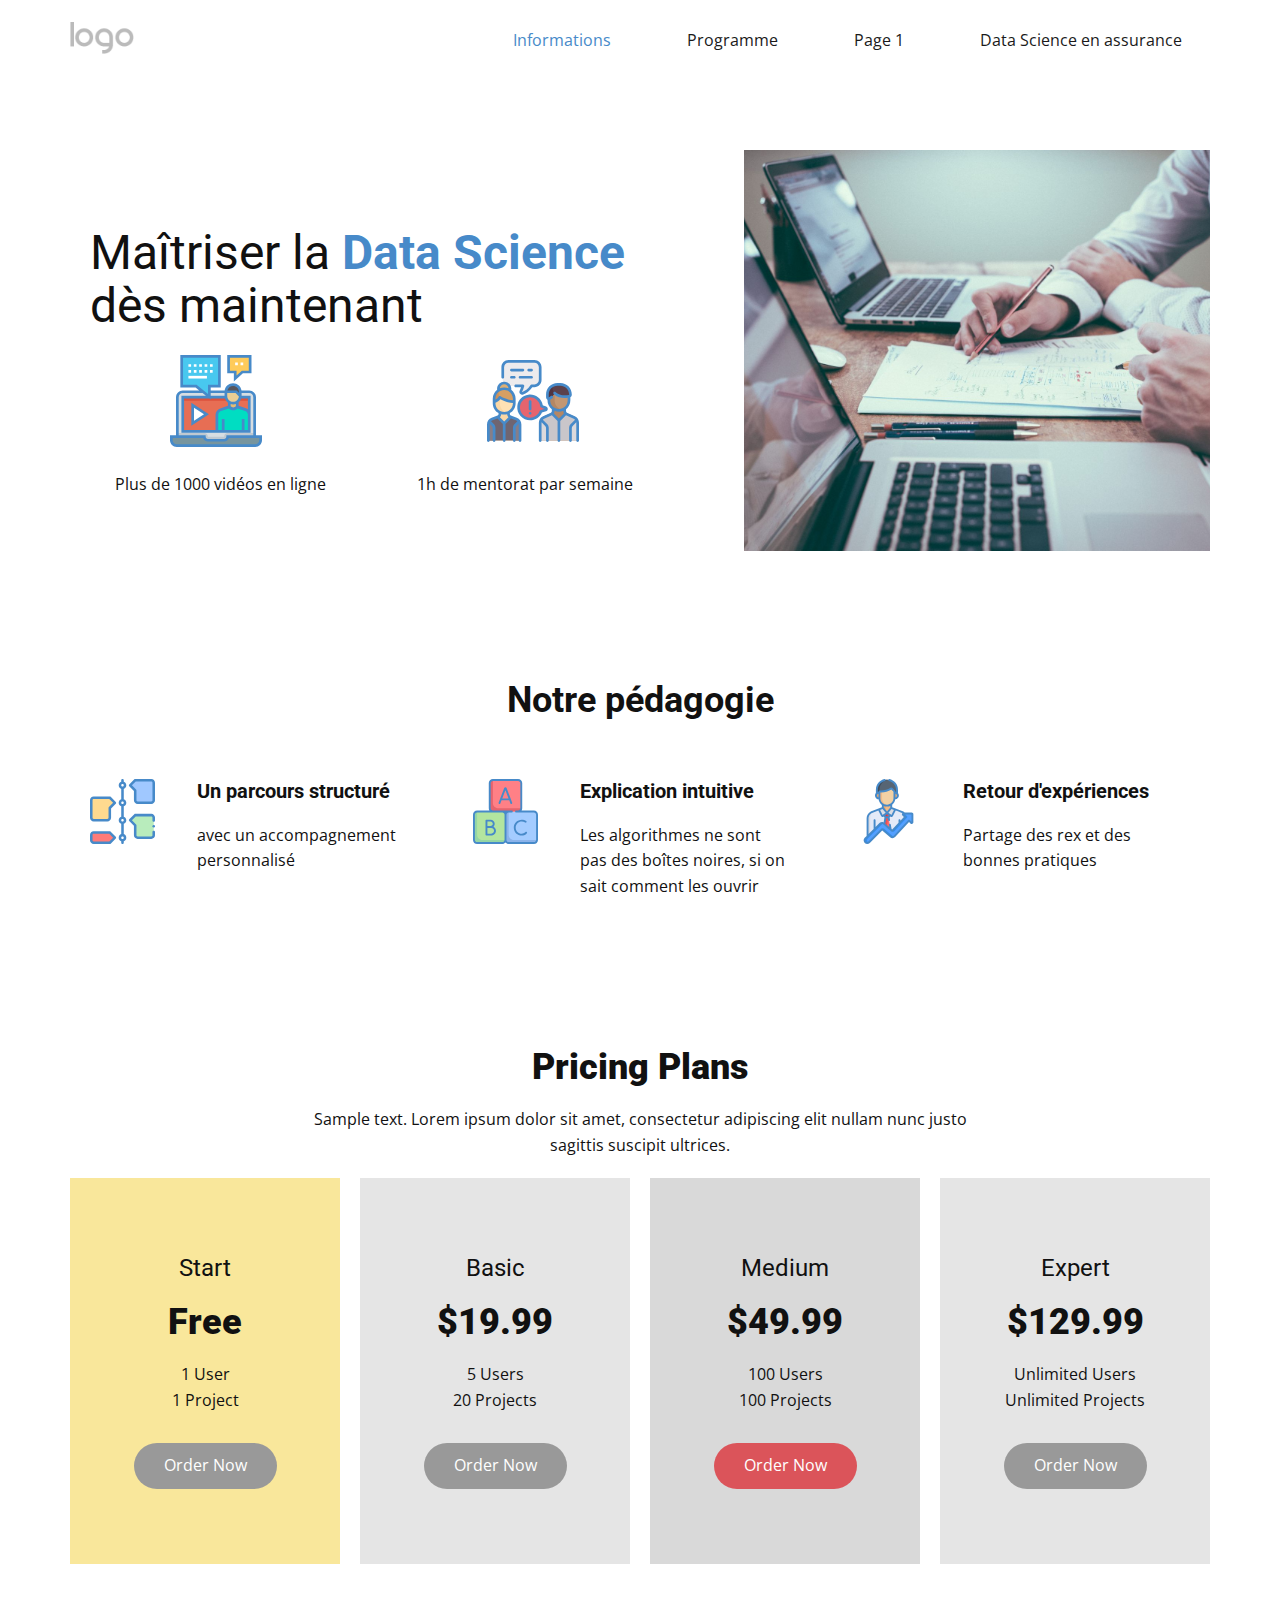
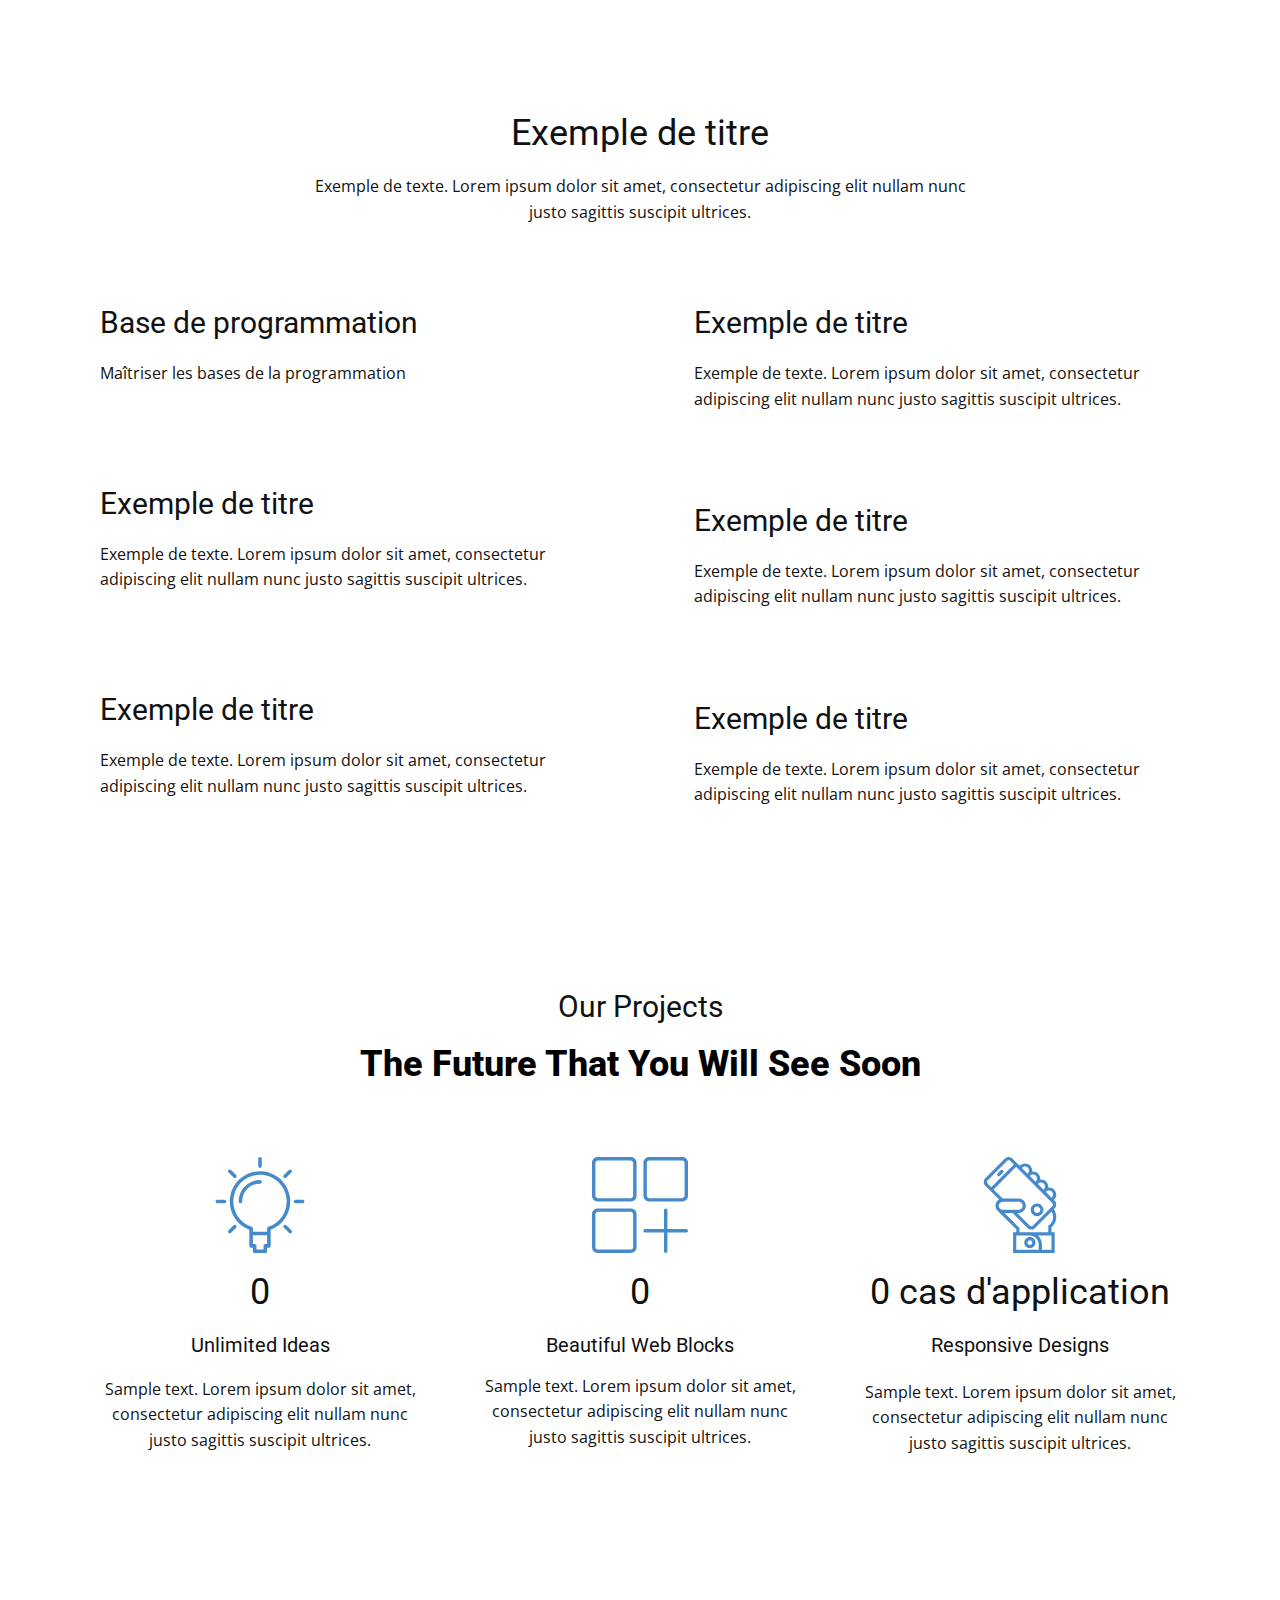
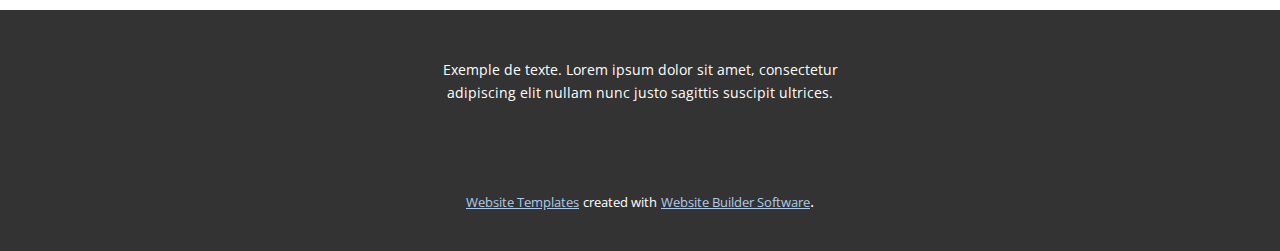
==== commit 47dcd4a3: "update test mail" ====
--- a/index.html
+++ b/index.html
@@ -33,7 +33,7 @@
     <meta property="og:url" content="index.html">
   </head>
   <body data-home-page="Informations.html" data-home-page-title="Informations" class="u-body"><header class="u-clearfix u-header u-header" id="sec-8003"><div class="u-clearfix u-sheet u-valign-middle u-sheet-1">
-        <a href="https://nicepage.com" class="u-image u-logo u-image-1" data-image-width="80" data-image-height="40">
+        <a href="Informations.html" class="u-image u-logo u-image-1" data-image-width="80" data-image-height="40" title="Informations">
           <img src="images/default-logo.png" class="u-logo-image u-logo-image-1" data-image-width="64">
         </a>
         <nav class="u-menu u-menu-dropdown u-offcanvas u-menu-1">
@@ -46,15 +46,19 @@
             </a>
           </div>
           <div class="u-custom-menu u-nav-container">
-            <ul class="u-nav u-spacing-20 u-unstyled u-nav-1"><li class="u-nav-item"><a class="u-border-active-palette-1-base u-border-hover-palette-1-base u-button-style u-nav-link u-text-active-palette-1-base u-text-grey-90 u-text-hover-palette-2-base" href="Accueil.html" style="padding: 10px 28px;">Informations</a>
-</li><li class="u-nav-item"><a class="u-border-active-palette-1-base u-border-hover-palette-1-base u-button-style u-nav-link u-text-active-palette-1-base u-text-grey-90 u-text-hover-palette-2-base" href="Page-2.html" style="padding: 10px 28px;">Programme</a>
+            <ul class="u-nav u-spacing-20 u-unstyled u-nav-1"><li class="u-nav-item"><a class="u-border-active-palette-1-base u-border-hover-palette-1-base u-button-style u-nav-link u-text-active-palette-1-base u-text-grey-90 u-text-hover-palette-2-base" href="index.html" style="padding: 10px 28px;">Informations</a>
+</li><li class="u-nav-item"><a class="u-border-active-palette-1-base u-border-hover-palette-1-base u-button-style u-nav-link u-text-active-palette-1-base u-text-grey-90 u-text-hover-palette-2-base" href="Programme.html" style="padding: 10px 28px;">Programme</a>
+</li><li class="u-nav-item"><a class="u-border-active-palette-1-base u-border-hover-palette-1-base u-button-style u-nav-link u-text-active-palette-1-base u-text-grey-90 u-text-hover-palette-2-base" style="padding: 10px 28px;" href="Page-1.html">Page 1</a>
+</li><li class="u-nav-item"><a class="u-border-active-palette-1-base u-border-hover-palette-1-base u-button-style u-nav-link u-text-active-palette-1-base u-text-grey-90 u-text-hover-palette-2-base" style="padding: 10px 28px;" href="Page-2.html">Data Science en assurance</a>
 </li></ul>
           </div>
           <div class="u-custom-menu u-nav-container-collapse">
             <div class="u-black u-container-style u-inner-container-layout u-opacity u-opacity-95 u-sidenav">
               <div class="u-menu-close"></div>
-              <ul class="u-align-center u-nav u-popupmenu-items u-unstyled u-nav-2"><li class="u-nav-item"><a class="u-button-style u-nav-link" href="Accueil.html" style="padding: 10px 28px;">Informations</a>
-</li><li class="u-nav-item"><a class="u-button-style u-nav-link" href="Page-2.html" style="padding: 10px 28px;">Programme</a>
+              <ul class="u-align-center u-nav u-popupmenu-items u-unstyled u-nav-2"><li class="u-nav-item"><a class="u-button-style u-nav-link" href="index.html" style="padding: 10px 28px;">Informations</a>
+</li><li class="u-nav-item"><a class="u-button-style u-nav-link" href="Programme.html" style="padding: 10px 28px;">Programme</a>
+</li><li class="u-nav-item"><a class="u-button-style u-nav-link" style="padding: 10px 28px;" href="Page-1.html">Page 1</a>
+</li><li class="u-nav-item"><a class="u-button-style u-nav-link" style="padding: 10px 28px;" href="Page-2.html">Data Science en assurance</a>
 </li></ul>
             </div>
             <div class="u-black u-menu-overlay u-opacity u-opacity-70"></div>
--- a/Informations.css
+++ b/Informations.css
@@ -31,31 +31,31 @@
 .u-section-1 .u-text-3 {margin-left: 14px}
 .u-section-1 .u-image-1 {min-height: 269px} }.u-section-2 .u-sheet-1 {min-height: 366px}
 .u-section-2 .u-text-1 {font-weight: 700; margin: 60px auto 0}
-.u-section-2 .u-list-1 {min-height: 220px; grid-template-columns: calc(33.3333% - 7px) calc(33.3333% - 7px) calc(33.3333% - 7px); grid-gap: 10px 10px; height: auto; width: 1140px; margin: 28px auto 0 0}
+.u-section-2 .u-list-1 {min-height: 220px; grid-template-columns: calc(33.3333% - 7px) calc(33.3333% - 7px) calc(33.3333% - 7px); grid-gap: 10px 10px; margin: 28px auto 0 0}
 .u-section-2 .u-list-item-1 {height: 239px}
 .u-section-2 .u-container-layout-1 {padding: 30px 20px 64px}
 .u-section-2 .u-icon-1 {height: 65px; width: 65px; background-image: none; margin: 0 auto 0 0}
-.u-section-2 .u-group-1 {width: 256px; min-height: 145px; height: auto; margin: -65px 0 0 auto}
+.u-section-2 .u-group-1 {width: 256px; min-height: 145px; margin: -65px 0 0 auto}
 .u-section-2 .u-container-layout-2 {padding: 0 20px 20px 30px}
 .u-section-2 .u-text-2 {font-weight: 700; margin: 0 auto 0 0}
 .u-section-2 .u-text-3 {margin: 20px auto 0 0}
 .u-section-2 .u-list-item-2 {height: 239px}
 .u-section-2 .u-container-layout-3 {padding: 30px 20px 64px}
 .u-section-2 .u-icon-2 {height: 65px; width: 65px; background-image: none; margin: 0 auto 0 0}
-.u-section-2 .u-group-2 {width: 256px; min-height: 145px; background-size: auto; height: auto; margin: -65px 0 0 auto}
+.u-section-2 .u-group-2 {width: 256px; min-height: 145px; background-size: auto; margin: -65px 0 0 auto}
 .u-section-2 .u-container-layout-4 {padding: 0 20px 20px 30px}
 .u-section-2 .u-text-4 {font-weight: 700; margin: 0 auto 0 0}
 .u-section-2 .u-text-5 {margin: 20px auto 0 0}
 .u-section-2 .u-list-item-3 {height: 239px}
 .u-section-2 .u-container-layout-5 {padding: 30px 20px 64px}
 .u-section-2 .u-icon-3 {height: 65px; width: 65px; background-image: none; margin: 0 auto 0 0}
-.u-section-2 .u-group-3 {width: 256px; min-height: 145px; background-size: auto; height: auto; margin: -65px 0 0 auto}
+.u-section-2 .u-group-3 {width: 256px; min-height: 145px; background-size: auto; margin: -65px 0 0 auto}
 .u-section-2 .u-container-layout-6 {padding: 0 20px 20px 30px}
 .u-section-2 .u-text-6 {font-weight: 700; margin: 0 auto 0 0}
 .u-section-2 .u-text-7 {margin: 20px auto 0 0} 
 
 @media (max-width: 1199px){ .u-section-2 .u-sheet-1 {min-height: 327px}
-.u-section-2 .u-list-1 {min-height: 181px; margin-right: initial; margin-left: initial; width: auto}
+.u-section-2 .u-list-1 {min-height: 181px; height: auto; margin-right: initial; margin-left: initial}
 .u-section-2 .u-group-1 {width: 201px; min-height: 203px}
 .u-section-2 .u-container-layout-2 {padding-left: 20px}
 .u-section-2 .u-group-2 {width: 201px; min-height: 203px}
@@ -64,7 +64,7 @@
 .u-section-2 .u-container-layout-6 {padding-left: 20px} }
 
 @media (max-width: 991px){ .u-section-2 .u-sheet-1 {min-height: 951px}
-.u-section-2 .u-list-1 {min-height: 416px; grid-template-columns: calc(((100% - 720px) / 2) + 355px) calc(((100% - 720px) / 2) + 355px); width: auto; margin-right: initial; margin-left: initial}
+.u-section-2 .u-list-1 {min-height: 416px; grid-template-columns: calc(((100% - 720px) / 2) + 355px) calc(((100% - 720px) / 2) + 355px); margin-right: initial; margin-left: initial}
 .u-section-2 .u-container-layout-1 {padding-bottom: 30px}
 .u-section-2 .u-group-1 {width: 243px; min-height: 166px}
 .u-section-2 .u-container-layout-3 {padding-bottom: 30px}
@@ -72,7 +72,7 @@
 .u-section-2 .u-container-layout-5 {padding-bottom: 30px}
 .u-section-2 .u-group-3 {width: 243px; min-height: 166px} }
 
-@media (max-width: 767px){ .u-section-2 .u-list-1 {grid-template-columns: 100%; margin-top: 115px; width: auto; margin-right: initial; margin-left: initial}
+@media (max-width: 767px){ .u-section-2 .u-list-1 {grid-template-columns: 100%; margin-top: 115px; margin-right: initial; margin-left: initial}
 .u-section-2 .u-container-layout-1 {padding-left: 10px; padding-right: 10px}
 .u-section-2 .u-group-1 {width: 443px}
 .u-section-2 .u-container-layout-2 {padding-left: 10px; padding-right: 10px}
